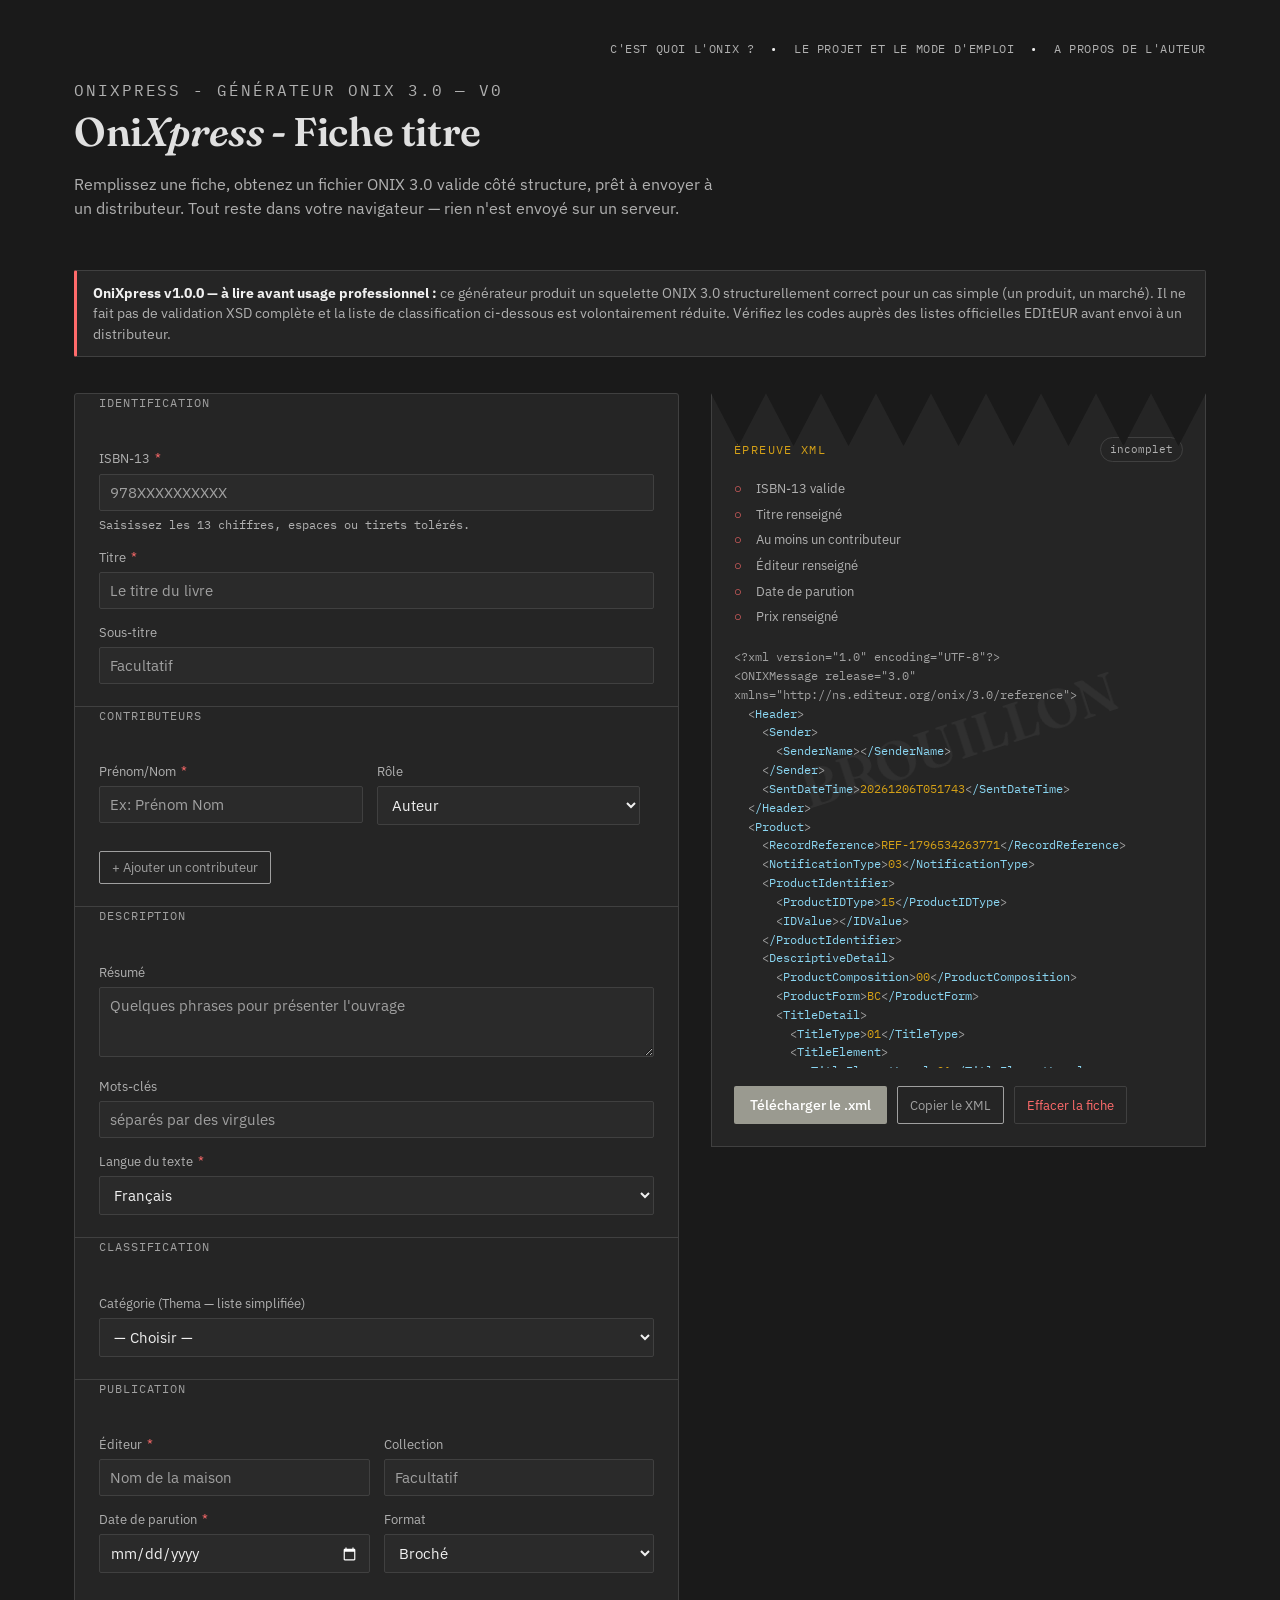
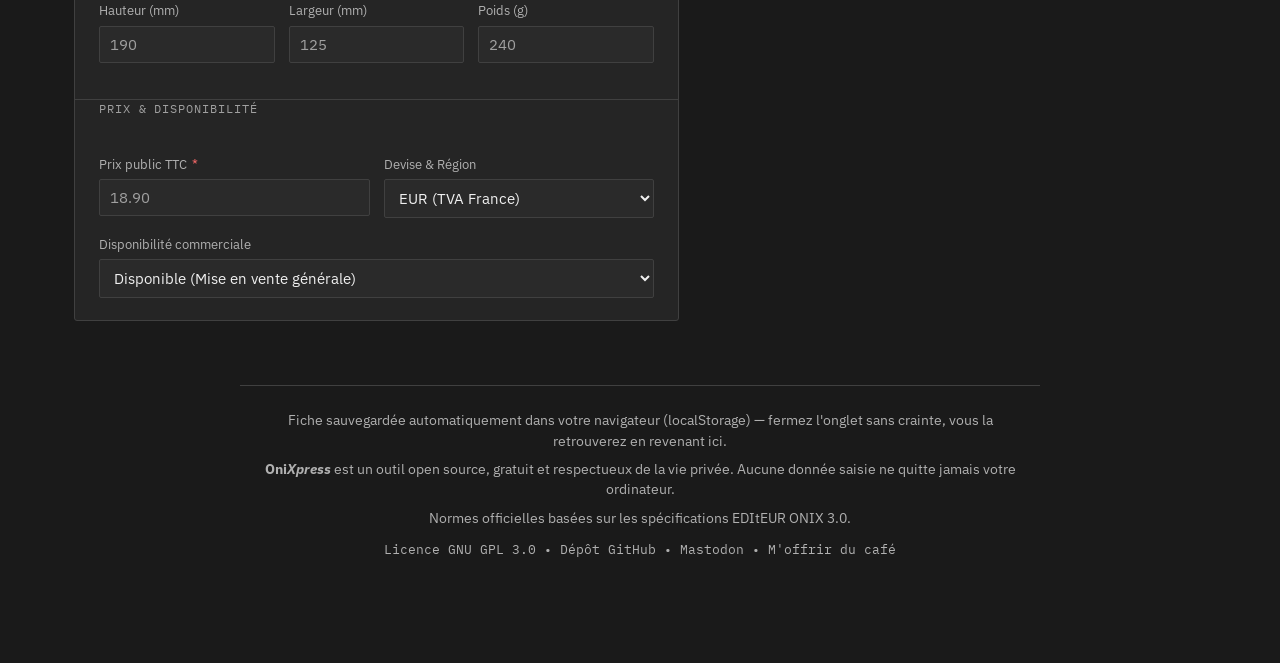
==== index.html @ a5b94e8d "version 1.0.0" ====
<!DOCTYPE html>
<html lang="fr">
<head>
<meta charset="UTF-8">
<meta name="viewport" content="width=device-width, initial-scale=1.0">
<title>OniXpress — Générateur simplifié ONIX 3.0</title>
<link rel="preconnect" href="https://fonts.googleapis.com">
<link rel="preconnect" href="https://fonts.gstatic.com" crossorigin>
<link href="https://fonts.googleapis.com/css2?family=Fraunces:opsz,wght@9..144,400;9..144,500;9..144,600&family=IBM+Plex+Sans:wght@400;500;600&family=IBM+Plex+Mono:wght@400;500&display=swap" rel="stylesheet">
<style>
  :root{
    --paper:#1A1A1A;
    --card:#252525;
    --ink:#E0E0E0;
    --ink-soft:#A0A0A0;
    --accent-red:#FF6B6B;
    --accent-gold:#D4A017;
    --line:#404040;
    --text:#F0F0F0;
    --text-muted:#B0B0B0;
    --ok:#66BB6A;
  }
  *{box-sizing:border-box;}
  html,body{margin:0;padding:0;}
  body{
    background:var(--paper);
    color:var(--text);
    font-family:'IBM Plex Sans', sans-serif;
    line-height:1.5;
    padding:0 0 80px;
  }
  a{color:var(--ink);}
  header.top{
    max-width:1180px;
    margin:0 auto;
    padding:40px 24px 28px;
    position: relative;
  }
  .top-nav {
    display: flex;
    justify-content: flex-end;
    gap: 16px;
    margin-bottom: 20px;
    font-family: 'IBM Plex Mono', monospace;
    font-size: 0.75rem;
    text-transform: uppercase;
    letter-spacing: 0.05em;
  }
  .top-nav a {
    color: var(--text-muted);
    text-decoration: none;
    transition: color 0.2s;
  }
  .top-nav a:hover {
    color: var(--accent-gold);
  }
  .eyebrow{
    font-family:'IBM Plex Mono', monospace;
    text-transform:uppercase;
    letter-spacing:.12em;
    font-size:.72rem;
    color:var(--accent-gold);
    margin:0 0 10px;
  }
  h1{
    font-family:'Fraunces', serif;
    font-weight:600;
    font-size:2.5rem;
    margin:0 0 10px;
    color:var(--ink);
    letter-spacing:-.01em;
  }
  header.top p{
    max-width:640px;
    color:var(--text-muted);
    font-size:1rem;
    margin:0;
  }
  .disclaimer{
    max-width:1180px;
    margin:22px auto 0;
    padding:0 24px;
  }
  .disclaimer .box{
    border:1px solid var(--line);
    border-left:3px solid var(--accent-red);
    background:var(--card);
    padding:12px 16px;
    font-size:.85rem;
    color:var(--text-muted);
    border-radius:2px;
  }
  .disclaimer strong{color:var(--text);}
  main.layout{
    max-width:1180px;
    margin:36px auto 0;
    padding:0 24px;
    display:grid;
    grid-template-columns:1.1fr 0.9fr;
    gap:32px;
    align-items:start;
  }
  @media (max-width: 900px){
    main.layout{grid-template-columns:1fr;}
  }
  .card{
    background:var(--card);
    border:1px solid var(--line);
    border-radius:3px;
  }
  fieldset{
    border:none;
    padding:22px 24px;
    margin:0;
    border-bottom:1px solid var(--line);
  }
  fieldset:last-of-type{border-bottom:none;}
  legend{
    font-family:'IBM Plex Mono', monospace;
    text-transform:uppercase;
    letter-spacing:.08em;
    font-size:.72rem;
    color:var(--ink-soft);
    padding:0;
    margin-bottom:16px;
  }
  .field{margin-bottom:14px;}
  .field:last-child{margin-bottom:0;}
  .row{display:grid; grid-template-columns:1fr 1fr; gap:14px;}
  .row-3{display:grid; grid-template-columns:1fr 1fr 1fr; gap:14px;}
  @media (max-width:520px){
    .row, .row-3{grid-template-columns:1fr;}
  }
  label{
    display:block;
    font-size:.8rem;
    color:var(--text-muted);
    margin-bottom:5px;
  }
  label .req{color:var(--accent-red); margin-left:2px;}
  input[type=text], input[type=number], input[type=date], select, textarea{
    width:100%;
    font-family:'IBM Plex Sans', sans-serif;
    font-size:.92rem;
    color: var(--text);
    background:#2a2a2a;
    border:1px solid var(--line);
    border-radius:2px;
    padding:8px 10px;
    transition: border-color 0.2s;
  }
  input[type=text]:focus, select:focus, textarea:focus{
    border-color: var(--accent-gold);
    outline: none;
  }
  input::placeholder, textarea::placeholder {
    color: var(--ink-soft) !important;
    opacity: 1;
  }
  input[type=date]{
    color-scheme: dark;
  }
  input:focus, select:focus, textarea:focus{
    outline:2px solid var(--ink-soft);
    outline-offset:1px;
  }
  textarea{resize:vertical; min-height:70px;}
  .isbn-status{
    font-family:'IBM Plex Mono', monospace;
    font-size:.75rem;
    margin-top:5px;
  }
  .isbn-status.ok{color:var(--ok);}
  .isbn-status.bad{color:var(--accent-red);}
  .isbn-status.neutral{color:var(--text-muted);}
  .contributor-row{
    display:grid;
    grid-template-columns:1fr 1fr auto;
    gap:14px;
    align-items:flex-end;
    margin-bottom:14px;
  }
  @media (max-width:520px){.contributor-row{grid-template-columns:1fr;}}
  .contributor-row button{
    height:36px;
    align-self:end;
  }
  button{
    font-family:'IBM Plex Sans', sans-serif;
    cursor:pointer;
  }
  .btn-ghost{
    background:transparent;
    border:1px solid var(--ink-soft);
    color:var(--ink-soft);
    font-size:.82rem;
    padding:7px 12px;
    border-radius:2px;
  }
  .btn-ghost:hover{background:rgba(255,255,255,0.05);}
  .btn-remove{
    background:transparent;
    border:1px solid var(--line);
    color:var(--accent-red);
    font-size:.82rem;
    padding:8px 12px;
    border-radius:2px;
    height: 38px;
    display: inline-flex;
    align-items: center;
  }
  .btn-remove:hover{
    border-color:var(--accent-red);
    background: rgba(255, 107, 107, 0.05);
  }
  #resetBtn {
    color: var(--accent-red);
    border-color: var(--line);
  }
  #resetBtn:hover {
    border-color: var(--accent-red);
    background: rgba(255, 107, 107, 0.05);
  }
  .radio-group{display:flex; gap:16px; flex-wrap:wrap;}
  .radio-option{
    display:flex; align-items:center; gap:6px;
    font-size:.88rem; color:var(--text);
  }
  .proof-wrap{
    position:sticky;
    top:24px;
  }
  .proof{
    position:relative;
    background:var(--card);
    border:1px solid var(--line);
    border-top:none;
    clip-path:polygon(0.0% 0%, 5.56% 7%, 11.11% 0%, 16.67% 7%, 22.22% 0%, 27.78% 7%, 33.33% 0%, 38.89% 7%, 44.44% 0%, 50.0% 7%, 55.56% 0%, 61.11% 7%, 66.67% 0%, 72.22% 7%, 77.78% 0%, 83.33% 7%, 88.89% 0%, 94.44% 7%, 100.0% 0%, 100% 100%, 0% 100%);
    padding:44px 22px 22px;
  }
  .proof::before{
    content:"BROUILLON";
    position:absolute;
    top:46%;
    left:50%;
    transform:translate(-50%,-50%) rotate(-18deg);
    font-family:'Fraunces', serif;
    font-size:3.4rem;
    font-weight:600;
    color:var(--ink);
    opacity:.06;
    white-space:nowrap;
    pointer-events:none;
  }
  .proof-head{
    display:flex;
    justify-content:space-between;
    align-items:center;
    margin-bottom:14px;
  }
  .proof-head .eyebrow{margin:0;}
  .status-pill{
    font-family:'IBM Plex Mono', monospace;
    font-size:.7rem;
    padding:3px 9px;
    border-radius:20px;
    border:1px solid var(--line);
    color:var(--text-muted);
  }
  .status-pill.ready{
    color:var(--ok);
    border-color:var(--ok);
  }
  pre#xmlOutput{
    position:relative;
    z-index:1;
    font-family:'IBM Plex Mono', monospace;
    font-size:.76rem;
    line-height:1.55;
    white-space:pre-wrap;
    word-break:break-word;
    max-height:420px;
    overflow-y:auto;
    margin:0 0 18px;
    color:var(--ink-soft);
  }
  .tag{color:#8ad6f2;}
  .val{color:var(--accent-gold);}
  .checklist{
    position:relative;
    z-index:1;
    list-style:none;
    padding:0;
    margin:0 0 18px;
    font-size:.82rem;
  }
  .checklist li{
    display:flex;
    align-items:center;
    gap:8px;
    padding:3px 0;
    color:var(--text-muted);
  }
  .checklist li.done{color:var(--ok);}
  .checklist .mark{
    font-family:'IBM Plex Mono', monospace;
    width:14px;
    display:inline-block;
    color:var(--accent-red);
  }
  .checklist li.done .mark{color:var(--ok);}
  .proof-actions{
    position:relative;
    z-index:1;
    display:flex;
    gap:10px;
    flex-wrap:wrap;
  }
  .btn-primary{
    background:var(--ink);
    color:#fff;
    border:none;
    padding:10px 16px;
    border-radius:2px;
    font-size:.86rem;
    font-weight:500;
  }
  .btn-primary:hover{background:var(--ink-soft);}
  .btn-primary:disabled{
    background:#9a9a90;
    cursor:not-allowed;
  }
footer.note {
    max-width: 800px;
    margin: 64px auto 0;
    padding: 24px;
    border-top: 1px solid var(--line);
    text-align: center;
    font-size: 0.85rem;
    color: var(--text-muted);
  }
  footer.note div {
    margin-bottom: 8px;
  }
  footer.note div:last-of-type {
    margin-bottom: 0;
  }
  footer.note .footer-links {
    margin-top: 12px;
    font-family: 'IBM Plex Mono', monospace;
    font-size: 0.8rem;
  }
  footer.note .footer-links a {
    color: var(--text-muted);
    text-decoration: none;
    transition: color 0.2s;
  }
  footer.note .footer-links a:hover {
    color: var(--accent-gold);
  }
  @media (min-width: 512px) {
    .contributor-row {
      align-items: stretch !important;
    }
    .contributor-row .btn-remove {
      margin-top: auto;
      height: 37px;
    }
  }
</style>
</head>
<body>
  <header class="top">
    <nav class="top-nav">
      <a href="about.html">C'est quoi l'ONIX ?</a>
      <span> • </span>
      <a href="project.html">Le Projet et le mode d'emploi</a>
      <span> • </span>
      <a href="about-me.html">A propos de l'auteur</a>
    </nav>
    <p class="eyebrow">OniXpress - Générateur ONIX 3.0 — v0</p>
    <h1>Oni<em>Xpress</em> - Fiche titre</h1>
    <p>Remplissez une fiche, obtenez un fichier ONIX 3.0 valide côté structure, prêt à envoyer à un distributeur. Tout reste dans votre navigateur — rien n'est envoyé sur un serveur.</p>
  </header>
  <div class="disclaimer">
    <div class="box">
      <strong>OniXpress v1.0.0 — à lire avant usage professionnel :</strong> ce générateur produit un squelette ONIX 3.0 structurellement correct pour un cas simple (un produit, un marché). Il ne fait pas de validation XSD complète et la liste de classification ci-dessous est volontairement réduite. Vérifiez les codes auprès des listes officielles EDItEUR avant envoi à un distributeur.
    </div>
  </div>
  <main class="layout">
    <form class="card" id="onixForm" autocomplete="off">
      <fieldset>
        <legend>Identification</legend>
        <div class="field">
          <label for="isbn">ISBN-13 <span class="req">*</span></label>
          <input type="text" id="isbn" inputmode="numeric" placeholder="978XXXXXXXXXX" maxlength="17">
          <div class="isbn-status neutral" id="isbnStatus">Saisissez les 13 chiffres, espaces ou tirets tolérés.</div>
        </div>
        <div class="field">
          <label for="title">Titre <span class="req">*</span></label>
          <input type="text" id="title" placeholder="Le titre du livre">
        </div>
        <div class="field">
          <label for="subtitle">Sous-titre</label>
          <input type="text" id="subtitle" placeholder="Facultatif">
        </div>
      </fieldset>
      <fieldset>
        <legend>Contributeurs</legend>
        <div id="contributors"></div>
        <button type="button" class="btn-ghost" id="addContributor">+ Ajouter un contributeur</button>
      </fieldset>
      <fieldset>
        <legend>Description</legend>
        <div class="field">
          <label for="summary">Résumé</label>
          <textarea id="summary" placeholder="Quelques phrases pour présenter l'ouvrage"></textarea>
        </div>
        <div class="field">
          <label for="keywords">Mots-clés</label>
          <input type="text" id="keywords" placeholder="séparés par des virgules">
        </div>
        <div class="field">
          <label for="language">Langue du texte <span class="req">*</span></label>
          <select id="language">
            <option value="fre" selected>Français</option>
            <option value="eng">Anglais</option>
            <option value="spa">Espagnol</option>
            <option value="ger">Allemand</option>
            <option value="ita">Italien</option>
          </select>
        </div>
      </fieldset>
      <fieldset>
        <legend>Classification</legend>
        <div class="field">
          <label for="subject">Catégorie (Thema — liste simplifiée)</label>
          <select id="subject">
            <option value="">— Choisir —</option>
            <option value="FBA">Fiction contemporaine</option>
            <option value="FC">Fiction historique</option>
            <option value="FL">Science-fiction</option>
            <option value="FM">Fantasy</option>
            <option value="FF">Polar / thriller</option>
            <option value="YFB">Jeunesse — fiction</option>
            <option value="DNF">Biographie</option>
            <option value="WZS">Essai / société</option>
            <option value="JH">Sciences humaines</option>
            <option value="AB">Arts</option>
          </select>
        </div>
      </fieldset>
      <fieldset>
        <legend>Publication</legend>
        <div class="row">
          <div class="field">
            <label for="publisher">Éditeur <span class="req">*</span></label>
            <input type="text" id="publisher" placeholder="Nom de la maison">
          </div>
          <div class="field">
            <label for="collection">Collection</label>
            <input type="text" id="collection" placeholder="Facultatif">
          </div>
        </div>
        <div class="row">
          <div class="field">
            <label for="pubdate">Date de parution <span class="req">*</span></label>
            <input type="date" id="pubdate">
          </div>
          <div class="field">
            <label for="productForm">Format</label>
            <select id="productForm">
              <option value="BC">Broché</option>
              <option value="BB">Relié</option>
              <option value="ED">Numérique (ePub / PDF)</option>
            </select>
          </div>
        </div>
        <div class="row-3 field" id="logisticsRow" style="margin-top:14px;">
          <div class="field">
            <label for="height">Hauteur (mm)</label>
            <input type="number" id="height" placeholder="190">
          </div>
          <div class="field">
            <label for="width">Largeur (mm)</label>
            <input type="number" id="width" placeholder="125">
          </div>
          <div class="field">
            <label for="weight">Poids (g)</label>
            <input type="number" id="weight" placeholder="240">
          </div>
        </div>
      </fieldset>
      <fieldset>
        <legend>Prix &amp; disponibilité</legend>
        <div class="row">
          <div class="field">
            <label for="price">Prix public TTC <span class="req">*</span></label>
            <input type="number" id="price" min="0" step="0.01" placeholder="18.90">
            <div id="priceCalculated" style="font-family:'IBM Plex Mono', monospace; font-size:.75rem; color:var(--text-muted); margin-top:5px;"></div>
          </div>
          <div class="field">
            <label for="currency">Devise &amp; Région</label>
            <select id="currency">
              <option value="EUR-FR">EUR (TVA France)</option>
              <option value="EUR-BE">EUR (TVA Belgique)</option>
              <option value="CHF">CHF (TVA Suisse)</option>
              <option value="USD">USD (Sans Taxe US)</option>
              <option value="GBP">GBP (TVA Royaume-Uni)</option>
              <option value="CAD">CAD (TPS Canada)</option>
            </select>
          </div>
        </div>
        <div class="field">
          <label for="availability">Disponibilité commerciale</label>
          <select id="availability">
            <option value="20">Disponible (Mise en vente générale)</option>
            <option value="10">À paraître (Précommande)</option>
            <option value="40">Disponibilité incertaine / Réimprimer</option>
            <option value="31">Épuisé</option>
          </select>
        </div>
      </fieldset>
    </form>
    <div class="proof-wrap">
      <div class="proof">
        <div class="proof-head">
          <p class="eyebrow">Épreuve XML</p>
          <span class="status-pill" id="statusPill">incomplet</span>
        </div>
        <ul class="checklist" id="checklist"></ul>
        <pre id="xmlOutput"></pre>
        <div class="proof-actions">
          <button type="button" class="btn-primary" id="downloadBtn" disabled>Télécharger le .xml</button>
          <button type="button" class="btn-ghost" id="copyBtn" disabled>Copier le XML</button>
          <button type="button" class="btn-ghost" id="resetBtn">Effacer la fiche</button>
        </div>
      </div>
    </div>
  </main>

  <footer class="note">
    <div>Fiche sauvegardée automatiquement dans votre navigateur (localStorage) — fermez l'onglet sans crainte, vous la retrouverez en revenant ici.</div>
    <div><strong>Oni<em>Xpress</em></strong> est un outil open source, gratuit et respectueux de la vie privée. Aucune donnée saisie ne quitte jamais votre ordinateur.</div>
    <div>Normes officielles basées sur les spécifications EDItEUR ONIX 3.0.</div>
    <div class="footer-links">
      <a href="pages/license.html" target="_blank">Licence GNU GPL 3.0</a>
      <span> • </span>
      <a href="https://github.com/Ax4M3/OnyXpress" target="_blank">Dépôt GitHub</a>
      <span> • </span>
      <a href="https://piaille.fr/@Axm" target="_blank">Mastodon</a>
      <span> • </span>
      <a href="https://liberapay.com/AxM3/donate" target="_blank">M'offrir du café</a>
    </div>
  </footer>
  
<script>
(function(){
  const STORAGE_KEY = 'onixpress-v0-fiche';
  const fields = ['isbn','title','subtitle','summary','keywords','subject',
                   'publisher','collection','pubdate','productForm','price','currency',
                   'height', 'width', 'weight', 'availability', 'language'];
  let contributors = [{ name:'', role:'A01' }];
  const contributorRoles = [
    { code:'A01', label:'Auteur' },
    { code:'B06', label:'Traduit par' },
    { code:'A12', label:'Illustré par' },
    { code:'A23', label:'Préface de' },
    { code:'A15', label:'Sous la direction de' }
  ];
  const els = {};
  fields.forEach(id => els[id] = document.getElementById(id));
  const logisticsRow = document.getElementById('logisticsRow');
  const contributorsWrap = document.getElementById('contributors');
  const xmlOutput = document.getElementById('xmlOutput');
  const checklistEl = document.getElementById('checklist');
  const statusPill = document.getElementById('statusPill');
  const downloadBtn = document.getElementById('downloadBtn');
  const copyBtn = document.getElementById('copyBtn');
  const isbnStatus = document.getElementById('isbnStatus');
  function escapeXml(str){
    return String(str || '')
      .replace(/&/g,'&amp;')
      .replace(/</g,'&lt;')
      .replace(/>/g,'&gt;')
      .replace(/"/g,'&quot;')
      .replace(/'/g,'&apos;');
  }
  function cleanIsbn(v){
    return (v || '').replace(/[^0-9Xx]/g,'').toUpperCase();
  }
  function isbn13CheckDigit(isbn12){
    let sum = 0;
    for(let i=0;i<12;i++){
      const d = parseInt(isbn12[i],10);
      sum += (i % 2 === 0) ? d : d*3;
    }
    const mod = sum % 10;
    return mod === 0 ? 0 : 10 - mod;
  }
  function validateIsbn(raw){
    const clean = cleanIsbn(raw);
    if(clean.length === 0){
      return { state:'neutral', msg:'Saisissez les 13 chiffres, espaces ou tirets tolérés.' };
    }
    if(clean.length !== 13 || !/^\d{13}$/.test(clean)){
      return { state:'bad', msg:'Un ISBN-13 comporte 13 chiffres.' };
    }
    const expected = isbn13CheckDigit(clean.slice(0,12));
    const actual = parseInt(clean[12],10);
    if(expected === actual){
      return { state:'ok', msg:'✓ Clé de contrôle valide.', clean };
    }
    return { state:'bad', msg:`✗ Clé de contrôle invalide (attendu ${expected}).` };
  }
  function renderContributors(){
    contributorsWrap.innerHTML = '';
    contributors.forEach((c, idx) => {
      const row = document.createElement('div');
      row.className = 'contributor-row';
      const nameField = document.createElement('div');
      nameField.className = 'field';
      const label = document.createElement('label');
      label.innerHTML = `Prénom/Nom ${idx===0 ? '<span class="req">*</span>' : ''}`;
      nameField.appendChild(label);
      const nameInput = document.createElement('input');
      nameInput.type = 'text';
      nameInput.placeholder = 'Ex: Prénom Nom';
      nameInput.value = c.name;
      nameInput.addEventListener('input', e => { contributors[idx].name = e.target.value; update(); });
      nameField.appendChild(nameInput);
      const roleField = document.createElement('div');
      roleField.className = 'field';
      roleField.innerHTML = '<label>Rôle</label>';
      const roleSelect = document.createElement('select');
      contributorRoles.forEach(r => {
        const opt = document.createElement('option');
        opt.value = r.code; opt.textContent = r.label;
        if(r.code === c.role) opt.selected = true;
        roleSelect.appendChild(opt);
      });
      roleSelect.addEventListener('change', e => { contributors[idx].role = e.target.value; update(); });
      roleField.appendChild(roleSelect);
      row.appendChild(nameField);
      row.appendChild(roleField);
      if(contributors.length > 1){
        const removeBtn = document.createElement('button');
        removeBtn.type = 'button';
        removeBtn.className = 'btn-remove';
        removeBtn.textContent = 'Retirer';
        removeBtn.addEventListener('click', () => {
          contributors.splice(idx,1);
          renderContributors();
          update();
        });
        row.appendChild(removeBtn);
      }
      contributorsWrap.appendChild(row);
    });
  }
  document.getElementById('addContributor').addEventListener('click', () => {
    contributors.push({ name:'', role:'A01' });
    renderContributors();
    update();
  });
  function ymd(dateStr){
    if(!dateStr) return '';
    return dateStr.replace(/-/g,'');
  }
  function getTaxDetails(currencySelector, productForm) {
    switch (currencySelector) {
      case 'EUR-BE': return { rate: '6.0', region: 'BE', currency: 'EUR' };
      case 'CHF': return { rate: '2.6', region: 'CH', currency: 'CHF' };
      case 'CAD': return { rate: '5.0', region: 'CA', currency: 'CAD' };
      case 'GBP': return { rate: '0.0', region: 'GB', currency: 'GBP' };
      case 'USD': return { rate: '0.0', region: 'US', currency: 'USD' };
      case 'EUR-FR':
      default:
        return { rate: productForm === 'ED' ? '4.0' : '5.5', region: 'FR', currency: 'EUR' };
    }
  }
  function buildXml(state){
    const now = new Date();
    const sentDateTime = now.toISOString().replace(/[-:]/g,'').split('.')[0];
    const recordRef = state.isbnClean ? `REF-${state.isbnClean}` : `REF-${Date.now()}`;
    const formattedPrice = parseFloat(state.price) ? parseFloat(state.price).toFixed(2) : '0.00';
    const taxDetails = getTaxDetails(state.currency, state.productForm);
    const publishingStatus = state.availability === '10' ? '02' : '04';
    const contributorsXml = contributors.filter(c => c.name.trim()).length > 0
      ? contributors
          .filter(c => c.name.trim())
          .map((c,i) => {
            const trimmedName = c.name.trim();
            const parts = trimmedName.split(' ');
            const inverted = parts.length > 1 ? `${parts.slice(-1)[0]}, ${parts.slice(0, -1).join(' ')}` : trimmedName;
            
            return `      <Contributor>
        <SequenceNumber>${i+1}</SequenceNumber>
        <ContributorRole>${c.role}</ContributorRole>
        <InvertedName>${escapeXml(inverted)}</InvertedName>
      </Contributor>`;
          }).join('\n')
      : `      <Contributor>
        <SequenceNumber>1</SequenceNumber>
        <ContributorRole>A01</ContributorRole>
        <PersonName>Anonyme</PersonName>
      </Contributor>`;
    const subjectXml = state.subject ? `      <Subject>
        <SubjectSchemeIdentifier>93</SubjectSchemeIdentifier>
        <SubjectCode>${escapeXml(state.subject)}</SubjectCode>
      </Subject>\n` : '';
    const keywordsXml = state.keywords.trim() ? `      <Subject>
        <SubjectSchemeIdentifier>20</SubjectSchemeIdentifier>
        <SubjectHeadingText>${escapeXml(state.keywords)}</SubjectHeadingText>
      </Subject>\n` : '';
    const publishingDateXml = state.pubdate ? `      <PublishingDate>
        <PublishingDateRole>01</PublishingDateRole>
        <Date dateformat="00">${ymd(state.pubdate)}</Date>
      </PublishingDate>` : '';
    let measureXml = '';
    if(state.productForm !== 'ED') {
      if(state.height) measureXml += `      <Measure>\n        <MeasureType>01</MeasureType>\n        <Measurement>${state.height}</Measurement>\n        <MeasureUnitCode>mm</MeasureUnitCode>\n      </Measure>\n`;
      if(state.width)  measureXml += `      <Measure>\n        <MeasureType>02</MeasureType>\n        <Measurement>${state.width}</Measurement>\n        <MeasureUnitCode>mm</MeasureUnitCode>\n      </Measure>\n`;
      if(state.weight) measureXml += `      <Measure>\n        <MeasureType>08</MeasureType>\n        <Measurement>${state.weight}</Measurement>\n        <MeasureUnitCode>gr</MeasureUnitCode>\n      </Measure>\n`;
    }
    return `<?xml version="1.0" encoding="UTF-8"?>
<ONIXMessage release="3.0" xmlns="http://ns.editeur.org/onix/3.0/reference">
  <Header>
    <Sender>
      <SenderName>${escapeXml(state.publisher)}</SenderName>
    </Sender>
    <SentDateTime>${sentDateTime}</SentDateTime>
  </Header>
  <Product>
    <RecordReference>${recordRef}</RecordReference>
    <NotificationType>03</NotificationType>
    <ProductIdentifier>
      <ProductIDType>15</ProductIDType>
      <IDValue>${state.isbnClean || ''}</IDValue>
    </ProductIdentifier>
    <DescriptiveDetail>
      <ProductComposition>00</ProductComposition>
      <ProductForm>${state.productForm}</ProductForm>
      <TitleDetail>
        <TitleType>01</TitleType>
        <TitleElement>
          <TitleElementLevel>01</TitleElementLevel>
          <TitleText>${escapeXml(state.title)}</TitleText>${state.subtitle.trim() ? `\n          <Subtitle>${escapeXml(state.subtitle)}</Subtitle>` : ''}
        </TitleElement>
      </TitleDetail>
${contributorsXml ? contributorsXml + '\n' : ''}      <Language>
        <LanguageRole>01</LanguageRole>
        <LanguageCode>${state.language}</LanguageCode>
      </Language>
${subjectXml}${keywordsXml}${measureXml}    </DescriptiveDetail>
    <CollateralDetail>
      <TextContent>
        <TextType>03</TextType>
        <ContentAudience>00</ContentAudience>
        <Text textformat="00">${escapeXml(state.summary)}</Text>
      </TextContent>
    </CollateralDetail>
    <PublishingDetail>
      <PublishingStatus>${publishingStatus}</PublishingStatus>
      <Imprint>
        <ImprintName>${escapeXml(state.publisher)}</ImprintName>
      </Imprint>
      <Publisher>
        <PublishingRole>01</PublishingRole>
        <PublisherName>${escapeXml(state.publisher)}</PublisherName>
      </Publisher>${state.collection.trim() ? `\n      <Collection>
        <CollectionType>10</CollectionType>
        <TitleDetail>
          <TitleType>01</TitleType>
          <TitleElement>
            <TitleElementLevel>02</TitleElementLevel>
            <TitleText>${escapeXml(state.collection)}</TitleText>
          </TitleElement>
        </TitleDetail>
      </Collection>` : ''}
${publishingDateXml ? '\n' + publishingDateXml : ''}
    </PublishingDetail>
    <ProductSupply>
      <Market>
        <Territory>
          <RegionsIncluded>WORLD</RegionsIncluded>
        </Territory>
      </Market>
      <SupplyDetail>
        <Supplier>
          <SupplierRole>01</SupplierRole>
          <SupplierName>${escapeXml(state.publisher)}</SupplierName>
        </Supplier>
        <ProductAvailability>${state.availability}</ProductAvailability>
        <Price>
          <PriceType>02</PriceType>
          <PriceAmount>${formattedPrice}</PriceAmount>
          <Tax>
            <TaxType>01</TaxType>
            <TaxRatePercent>${taxDetails.rate}</TaxRatePercent>
            <TaxRegionCode>${taxDetails.region}</TaxRegionCode>
          </Tax>
          <CurrencyCode>${taxDetails.currency}</CurrencyCode>
        </Price>
      </SupplyDetail>
    </ProductSupply>
  </Product>
</ONIXMessage>`;
  }
  function highlightXml(xml){
    return escapeXml(xml)
      .replace(/&lt;(\/?[A-Za-z][A-Za-z0-9]*)((?:\s+[a-zA-Z]+="[^"]*")*)\s*(\/?)&gt;/g,
        (m, tag, attrs, selfClose) => `&lt;<span class="tag">${tag}</span>${attrs}${selfClose}&gt;`)
      .replace(/(&lt;[^&]+&gt;)([^&<]+)(?=&lt;)/g, (m, tag, text) => `${tag}<span class="val">${text}</span>`);
  }
  function getState(){
    const isbnCheck = validateIsbn(els.isbn.value);
    return {
      isbnRaw: els.isbn.value,
      isbnClean: isbnCheck.state === 'ok' ? isbnCheck.clean : '',
      isbnCheck,
      title: els.title.value,
      subtitle: els.subtitle.value,
      summary: els.summary.value,
      keywords: els.keywords.value,
      subject: els.subject.value,
      publisher: els.publisher.value,
      collection: els.collection.value,
      pubdate: els.pubdate.value,
      productForm: els.productForm.value,
      price: els.price.value,
      currency: els.currency.value,
      height: els.height.value,
      width: els.width.value,
      weight: els.weight.value,
      availability: els.availability.value,
      language: els.language.value
    };
  }
  function requiredChecks(state){
    return [
      { label:'ISBN-13 valide', ok: state.isbnCheck.state === 'ok' },
      { label:'Titre renseigné', ok: state.title.trim().length > 0 },
      { label:'Au moins un contributeur', ok: contributors.some(c => c.name.trim().length > 0) },
      { label:'Éditeur renseigné', ok: state.publisher.trim().length > 0 },
      { label:'Date de parution', ok: state.pubdate.trim().length > 0 },
      { label:'Prix renseigné', ok: parseFloat(state.price) > 0 }
    ];
  }
  function update(){
    const state = getState();
    if(document.activeElement !== els.isbn && state.isbnClean) {
      els.isbn.value = state.isbnClean;
    }
    logisticsRow.style.display = state.productForm === 'ED' ? 'none' : 'grid';
    isbnStatus.textContent = state.isbnCheck.msg;
    isbnStatus.className = 'isbn-status ' + state.isbnCheck.state;
    const checks = requiredChecks(state);
    checklistEl.innerHTML = checks.map(c =>
      `<li class="${c.ok ? 'done' : ''}"><span class="mark">${c.ok ? '✓' : '○'}</span>${c.label}</li>`
    ).join('');
    const priceTTC = parseFloat(state.price);
    const priceCalcEl = document.getElementById('priceCalculated');
    if (!isNaN(priceTTC) && priceTTC > 0) {
      const taxDetails = getTaxDetails(state.currency, state.productForm);
      const tvaFactor = parseFloat(taxDetails.rate) / 100;
      const priceHT = priceTTC / (1 + tvaFactor);
      if (tvaFactor > 0) {
        priceCalcEl.textContent = `Soit ${priceHT.toFixed(2)} ${taxDetails.currency} HT (TVA ${taxDetails.rate}% [${taxDetails.region}])`;
      } else {
        priceCalcEl.textContent = `Soit ${priceTTC.toFixed(2)} ${taxDetails.currency} (Exempté/Détaxé [${taxDetails.region}])`;
      }
    } else {
      priceCalcEl.textContent = '';
    }
    const allOk = checks.every(c => c.ok);
    statusPill.textContent = allOk ? 'prêt à exporter' : 'incomplet';
    statusPill.className = 'status-pill' + (allOk ? ' ready' : '');
    downloadBtn.disabled = !allOk;
    copyBtn.disabled = !allOk;
    const xml = buildXml(state);
    xmlOutput.innerHTML = highlightXml(xml);
    localStorage.setItem(STORAGE_KEY, JSON.stringify({
      values: fields.reduce((acc,id) => (acc[id] = els[id].value, acc), {}),
      contributors
    }));
  }
  function restore(){
    try {
      const saved = JSON.parse(localStorage.getItem(STORAGE_KEY) || 'null');
      if(!saved) return;
      fields.forEach(id => { if(saved.values && saved.values[id] !== undefined) els[id].value = saved.values[id]; });
      if(Array.isArray(saved.contributors) && saved.contributors.length){
        contributors = saved.contributors;
      }
    } catch(e){ /* fiche corrompue, on repart de zéro */ }
  }
  document.getElementById('resetBtn').addEventListener('click', () => {
    if(!confirm('Effacer la fiche en cours ?')) return;
    localStorage.removeItem(STORAGE_KEY);
    fields.forEach(id => els[id].value = '');
    els.productForm.value = 'BC';
    els.currency.value = 'EUR-FR';
    els.availability.value = '20';
    els.language.value = 'fre';
    contributors = [{ name:'', role:'A01' }];
    renderContributors();
    update();
  });
  downloadBtn.addEventListener('click', () => {
    const state = getState();
    const xml = buildXml(state);
    const blob = new Blob([xml], { type:'application/xml' });
    const url = URL.createObjectURL(blob);
    const a = document.createElement('a');
    a.href = url;
    const filename = state.isbnClean ? `${state.isbnClean}.xml` : 'fiche-onix.xml';
    a.download = filename;
    document.body.appendChild(a);
    a.click();
    document.body.removeChild(a);
    URL.revokeObjectURL(url);
  });
  copyBtn.addEventListener('click', () => {
    const state = getState();
    const xml = buildXml(state);
    navigator.clipboard.writeText(xml).then(() => {
      const originalText = copyBtn.textContent;
      copyBtn.textContent = '✓ Copié !';
      copyBtn.style.borderColor = 'var(--ok)';
      copyBtn.style.color = 'var(--ok)';
      setTimeout(() => {
        copyBtn.textContent = originalText;
        copyBtn.style.borderColor = 'var(--ink-soft)';
        copyBtn.style.color = 'var(--ink-soft)';
      }, 2000);
    }).catch(err => {
      console.error("Erreur lors de la copie : ", err);
    });
  });
  els.isbn.addEventListener('input', (e) => {
    e.target.value = e.target.value.replace(/[^0-9\s-Xx]/g, '');
  });
  fields.forEach(id => {
    const el = els[id];
    if (el) {
      const eventType = (el.tagName === 'SELECT' || el.type === 'date') ? 'change' : 'input';
      el.addEventListener(eventType, update);
    }
  });
  restore();
  renderContributors();
  update();
})();
</script>
</body>
</html>
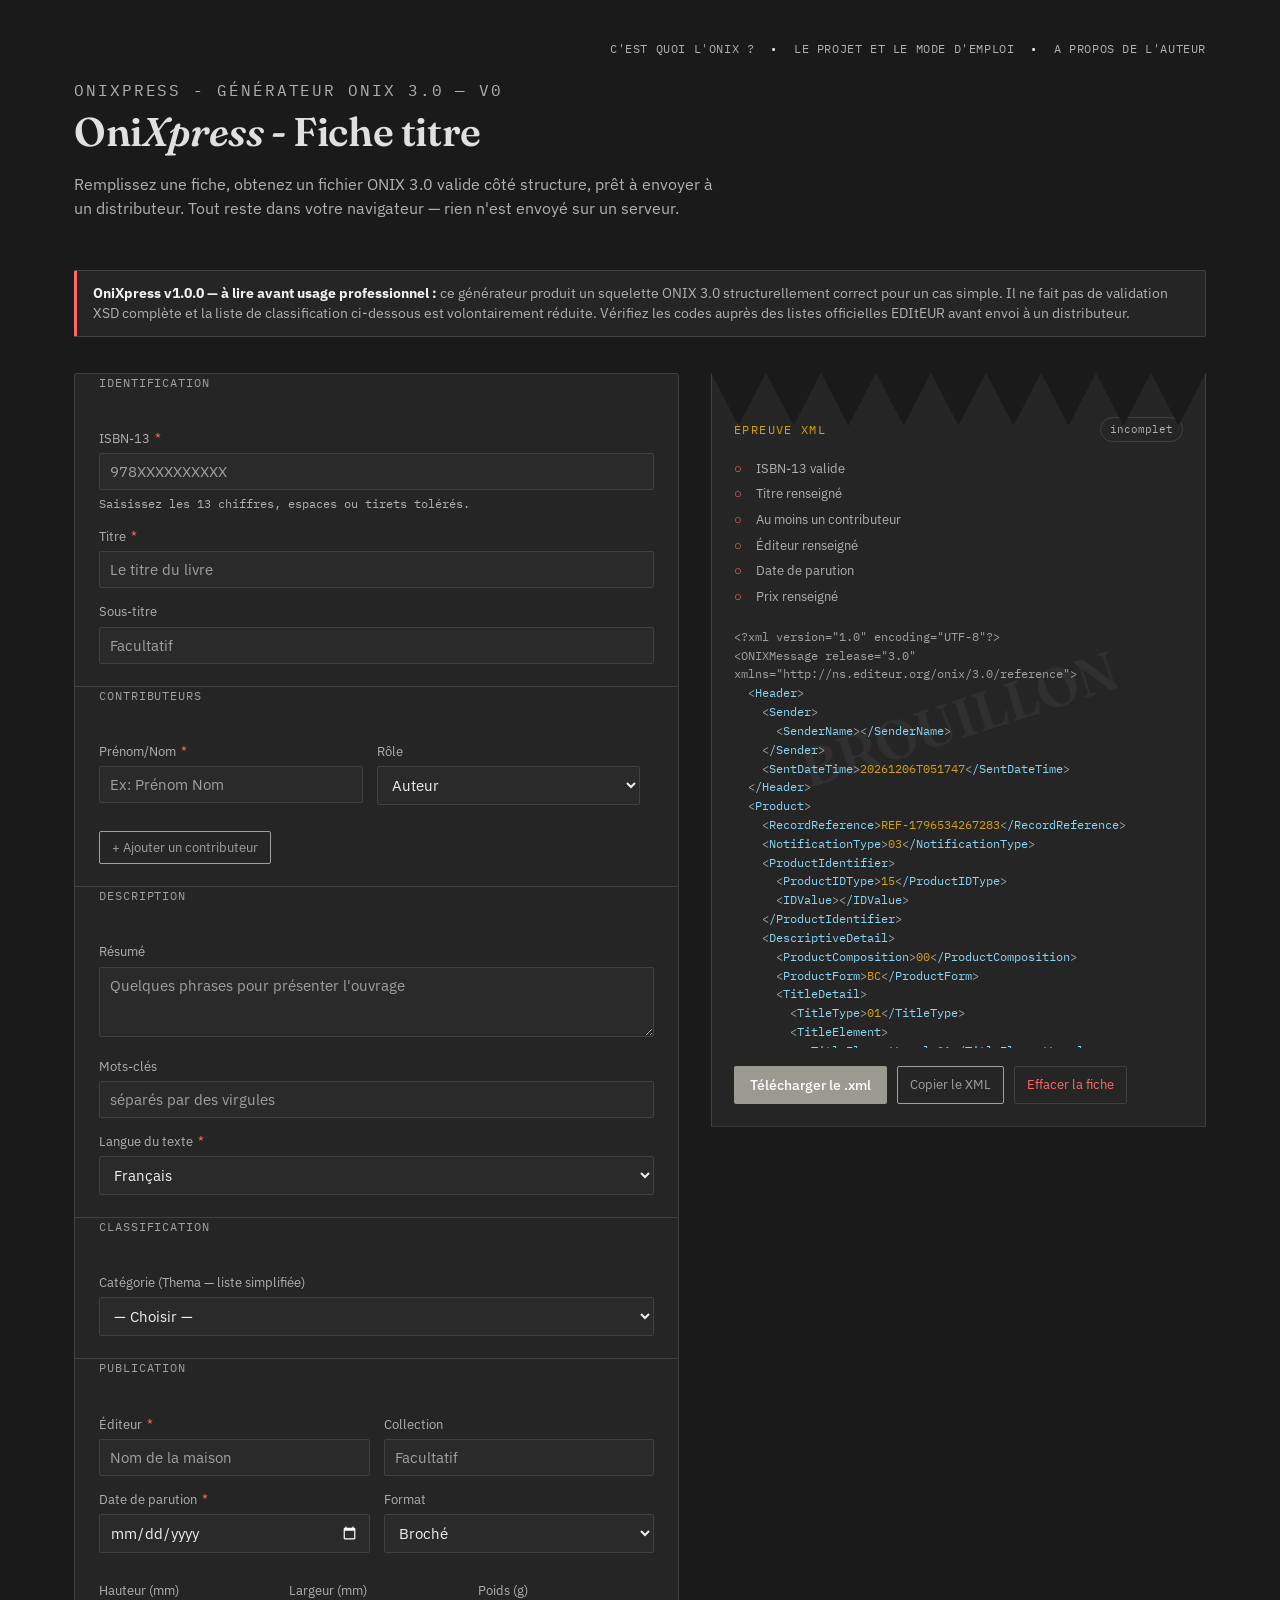
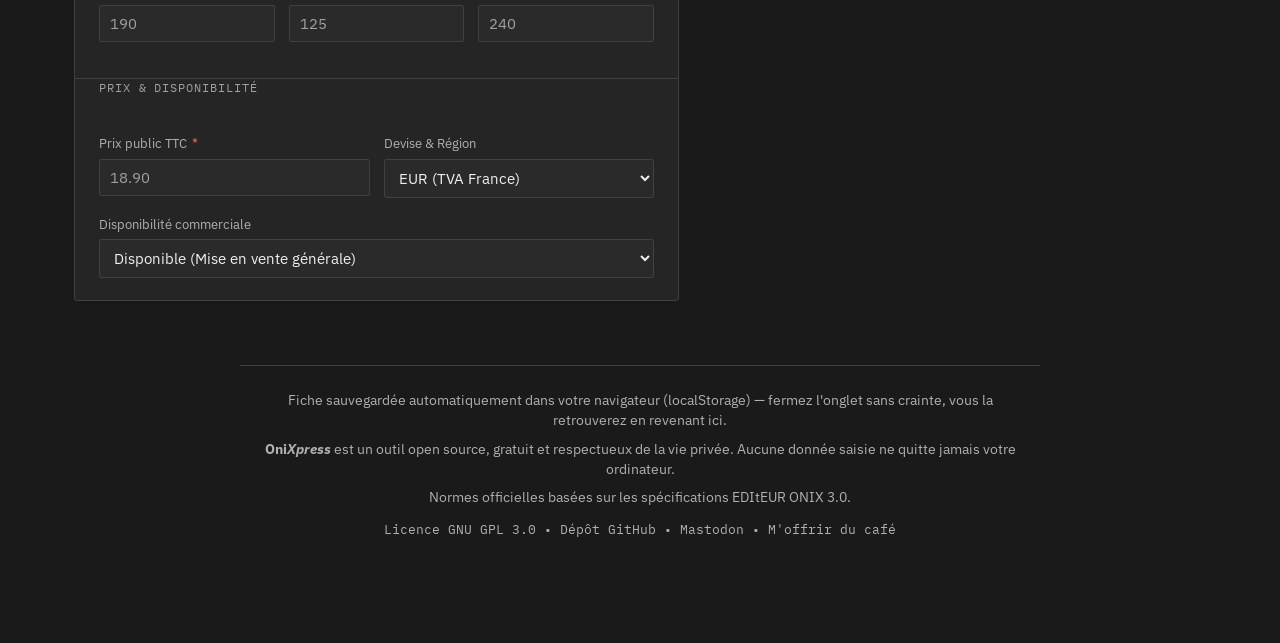
==== commit 170c115c: "clarifications README et index.html" ====
--- a/index.html
+++ b/index.html
@@ -372,11 +372,11 @@
 <body>
   <header class="top">
     <nav class="top-nav">
-      <a href="about.html">C'est quoi l'ONIX ?</a>
+      <a href="pages/about.html">C'est quoi l'ONIX ?</a>
       <span> • </span>
-      <a href="project.html">Le Projet et le mode d'emploi</a>
+      <a href="pages/project.html">Le Projet et le mode d'emploi</a>
       <span> • </span>
-      <a href="about-me.html">A propos de l'auteur</a>
+      <a href="pages/about-me.html">A propos de l'auteur</a>
     </nav>
     <p class="eyebrow">OniXpress - Générateur ONIX 3.0 — v0</p>
     <h1>Oni<em>Xpress</em> - Fiche titre</h1>
@@ -384,7 +384,7 @@
   </header>
   <div class="disclaimer">
     <div class="box">
-      <strong>OniXpress v1.0.0 — à lire avant usage professionnel :</strong> ce générateur produit un squelette ONIX 3.0 structurellement correct pour un cas simple (un produit, un marché). Il ne fait pas de validation XSD complète et la liste de classification ci-dessous est volontairement réduite. Vérifiez les codes auprès des listes officielles EDItEUR avant envoi à un distributeur.
+      <strong>OniXpress v1.0.0 — à lire avant usage professionnel :</strong> ce générateur produit un squelette ONIX 3.0 structurellement correct pour un cas simple. Il ne fait pas de validation XSD complète et la liste de classification ci-dessous est volontairement réduite. Vérifiez les codes auprès des listes officielles EDItEUR avant envoi à un distributeur.
     </div>
   </div>
   <main class="layout">
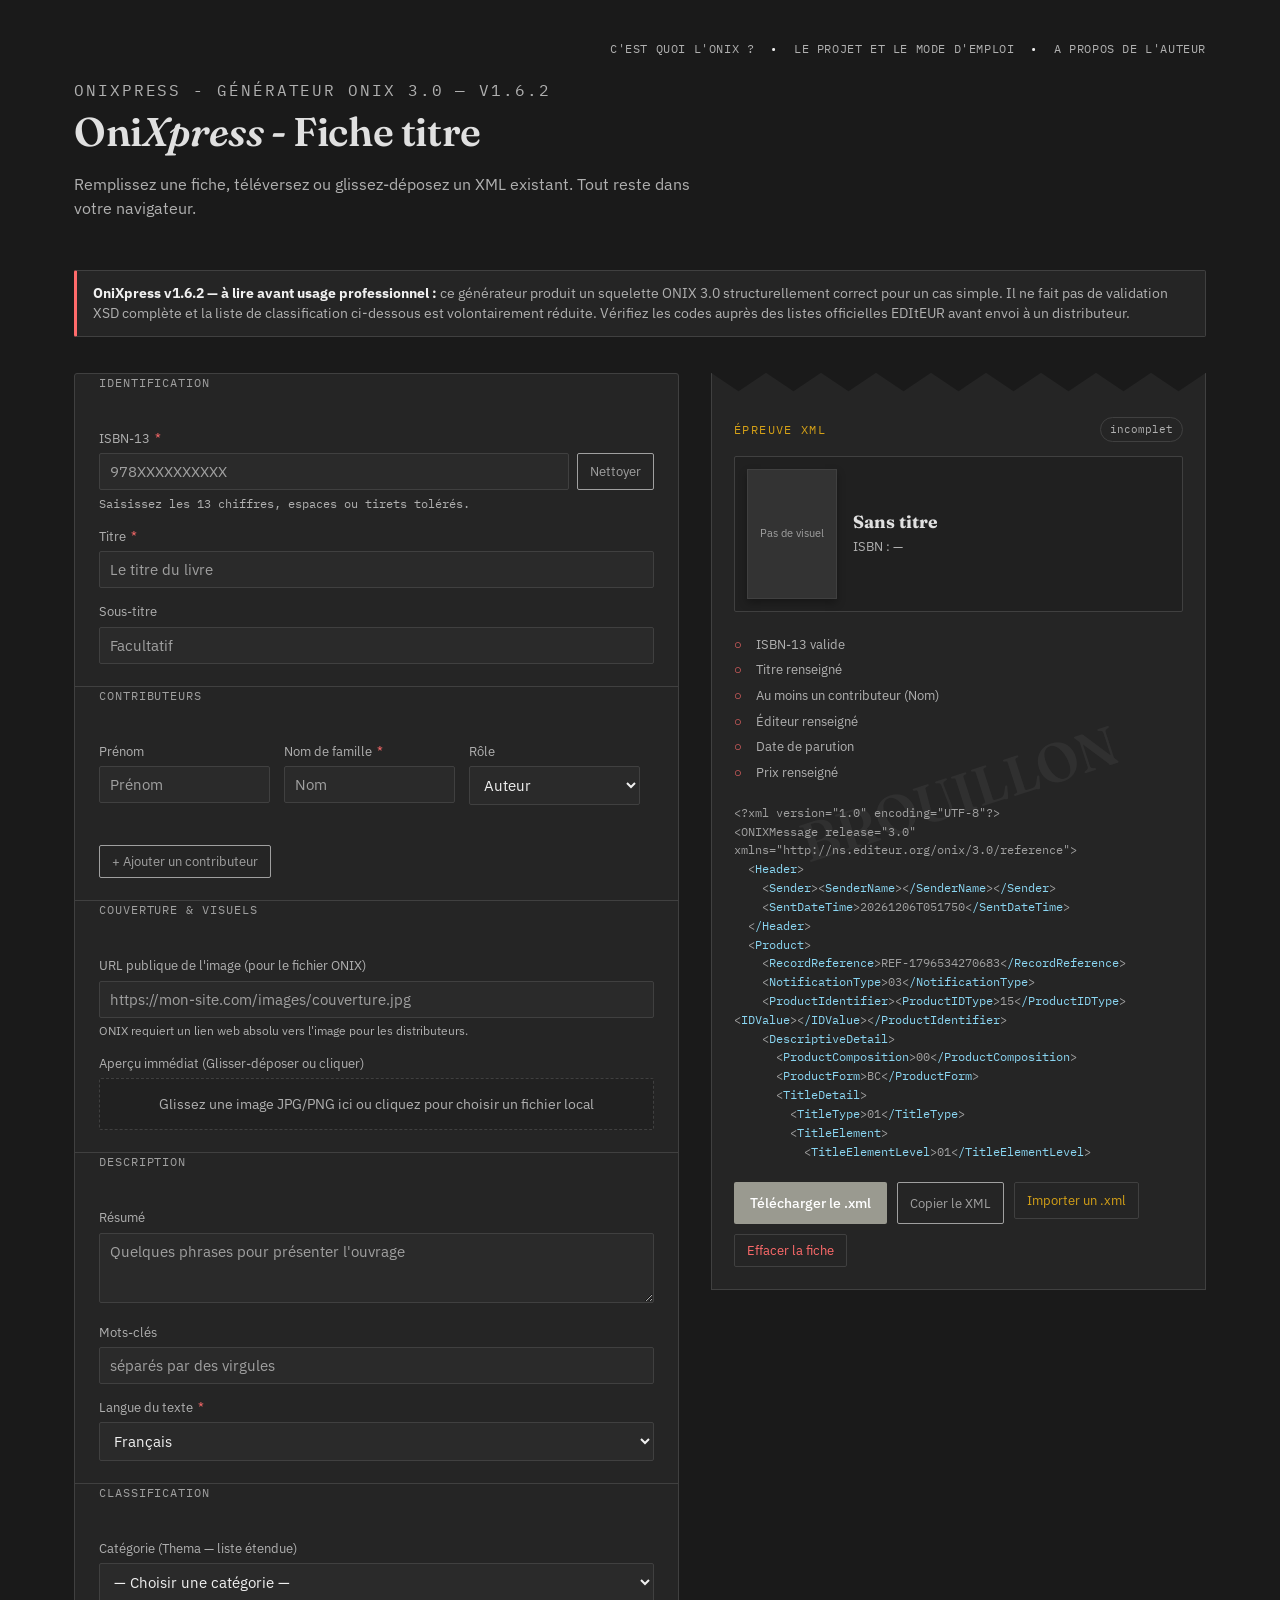
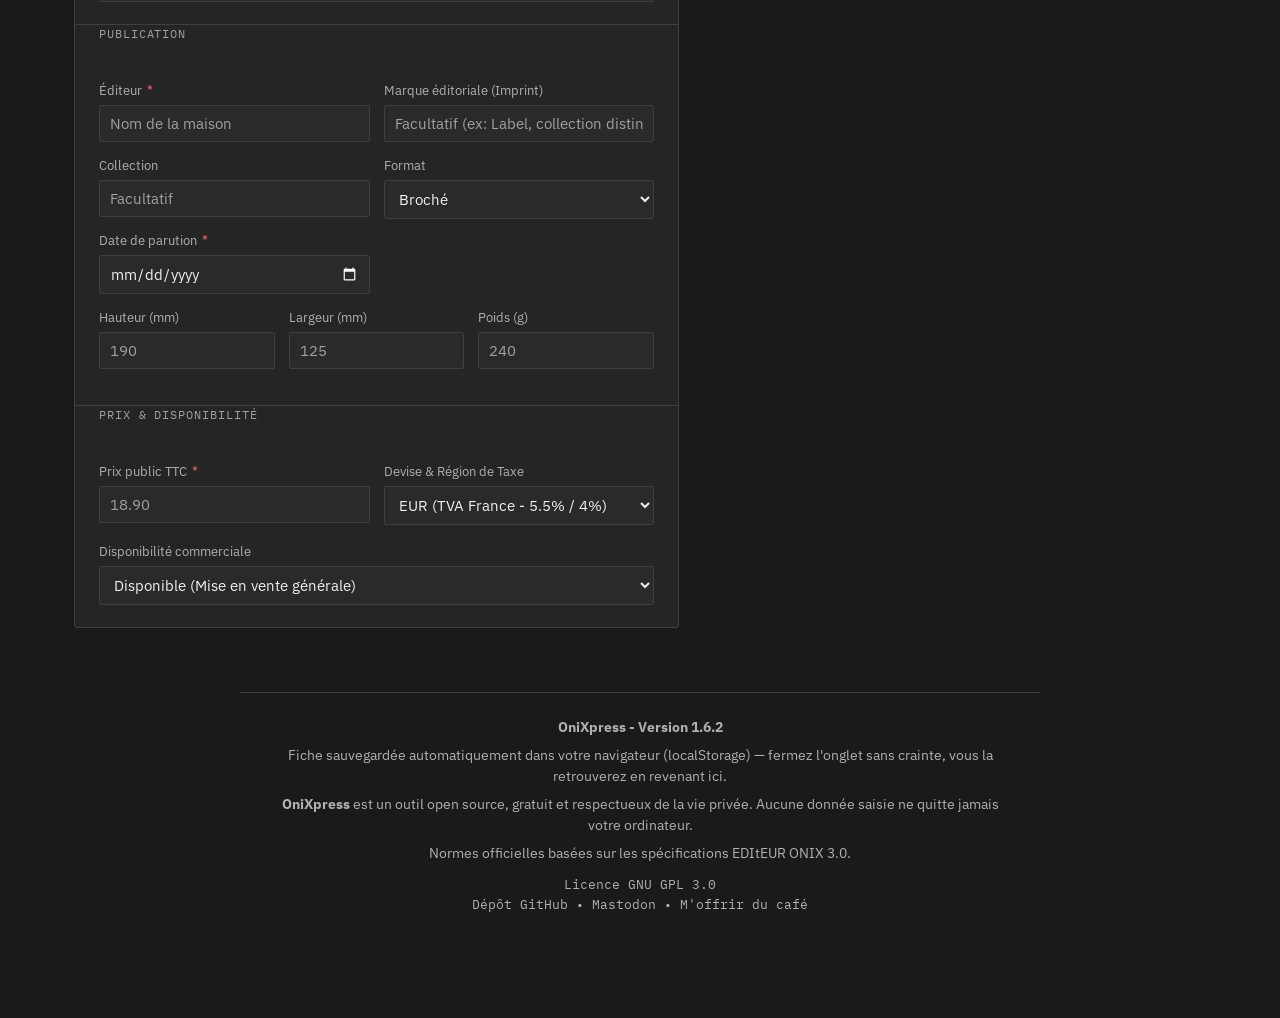
==== commit 8788c9d0: "V1.6.2" ====
--- a/index.html
+++ b/index.html
@@ -4,6 +4,11 @@
 <meta charset="UTF-8">
 <meta name="viewport" content="width=device-width, initial-scale=1.0">
 <title>OniXpress — Générateur simplifié ONIX 3.0</title>
+<meta name="description" content="Générez une fiche ONIX 3.0 structurellement correcte à partir d'un formulaire simple, entièrement dans votre navigateur. Aucune donnée n'est envoyée à un serveur.">
+<meta property="og:title" content="OniXpress — Générateur simplifié ONIX 3.0">
+<meta property="og:description" content="Remplissez une fiche, obtenez un fichier ONIX 3.0 valide côté structure, prêt à envoyer à un distributeur.">
+<meta property="og:type" content="website">
+<link rel="icon" href="data:image/svg+xml,%3Csvg xmlns='http://www.w3.org/2000/svg' viewBox='0 0 100 100'%3E%3Crect width='100' height='100' fill='%231A1A1A'/%3E%3Ctext x='50' y='68' font-size='60' text-anchor='middle' fill='%23D4A017' font-family='serif'%3EO%3C/text%3E%3C/svg%3E">
 <link rel="preconnect" href="https://fonts.googleapis.com">
 <link rel="preconnect" href="https://fonts.gstatic.com" crossorigin>
 <link href="https://fonts.googleapis.com/css2?family=Fraunces:opsz,wght@9..144,400;9..144,500;9..144,600&family=IBM+Plex+Sans:wght@400;500;600&family=IBM+Plex+Mono:wght@400;500&display=swap" rel="stylesheet">
@@ -19,6 +24,7 @@
     --text:#F0F0F0;
     --text-muted:#B0B0B0;
     --ok:#66BB6A;
+    --drag-bg: rgba(214, 160, 23, 0.1);
   }
   *{box-sizing:border-box;}
   html,body{margin:0;padding:0;}
@@ -28,6 +34,10 @@
     font-family:'IBM Plex Sans', sans-serif;
     line-height:1.5;
     padding:0 0 80px;
+    transition: background-color 0.2s;
+  }
+  body.dragover {
+    background-color: #201e18;
   }
   a{color:var(--ink);}
   header.top{
@@ -128,6 +138,10 @@
   .field:last-child{margin-bottom:0;}
   .row{display:grid; grid-template-columns:1fr 1fr; gap:14px;}
   .row-3{display:grid; grid-template-columns:1fr 1fr 1fr; gap:14px;}
+  .isbn-input-wrapper {
+    display: flex;
+    gap: 8px;
+  }
   @media (max-width:520px){
     .row, .row-3{grid-template-columns:1fr;}
   }
@@ -149,9 +163,10 @@
     padding:8px 10px;
     transition: border-color 0.2s;
   }
-  input[type=text]:focus, select:focus, textarea:focus{
+  input[type=text]:focus, input[type=number]:focus, input[type=date]:focus, select:focus, textarea:focus{
     border-color: var(--accent-gold);
-    outline: none;
+    outline: 2px solid var(--accent-gold);
+    outline-offset: 1px;
   }
   input::placeholder, textarea::placeholder {
     color: var(--ink-soft) !important;
@@ -160,11 +175,64 @@
   input[type=date]{
     color-scheme: dark;
   }
-  input:focus, select:focus, textarea:focus{
-    outline:2px solid var(--ink-soft);
-    outline-offset:1px;
-  }
   textarea{resize:vertical; min-height:70px;}
+  .cover-dropzone {
+    border: 1px dashed var(--line);
+    padding: 15px;
+    text-align: center;
+    background: rgba(0,0,0,0.1);
+    border-radius: 2px;
+    cursor: pointer;
+    font-size: 0.85rem;
+    color: var(--text-muted);
+    transition: all 0.2s;
+  }
+  .cover-dropzone:hover {
+    border-color: var(--accent-gold);
+    color: var(--text);
+  }
+  .preview-book-container {
+    display: flex;
+    gap: 16px;
+    margin-bottom: 20px;
+    background: rgba(0,0,0,0.15);
+    padding: 12px;
+    border-radius: 2px;
+    border: 1px solid var(--line);
+  }
+  .preview-cover-box {
+    width: 90px;
+    height: 130px;
+    background: #333;
+    border: 1px solid var(--line);
+    display: flex;
+    align-items: center;
+    justify-content: center;
+    font-size: 0.7rem;
+    color: var(--ink-soft);
+    text-align: center;
+    flex-shrink: 0;
+    background-size: cover;
+    background-position: center;
+    box-shadow: 0 4px 8px rgba(0,0,0,0.3);
+  }
+  .preview-book-info {
+    display: flex;
+    flex-direction: column;
+    justify-content: center;
+  }
+  .preview-book-title {
+    font-family: 'Fraunces', serif;
+    font-size: 1.1rem;
+    color: var(--ink);
+    margin: 0 0 4px 0;
+    line-height: 1.2;
+  }
+  .preview-book-meta {
+    font-size: 0.8rem;
+    color: var(--text-muted);
+  }
+
   .isbn-status{
     font-family:'IBM Plex Mono', monospace;
     font-size:.75rem;
@@ -175,17 +243,23 @@
   .isbn-status.neutral{color:var(--text-muted);}
   .contributor-row{
     display:grid;
-    grid-template-columns:1fr 1fr auto;
+    grid-template-columns:1fr 1fr 1fr auto;
     gap:14px;
     align-items:flex-end;
     margin-bottom:14px;
-  }
-  @media (max-width:520px){.contributor-row{grid-template-columns:1fr;}}
+    border-bottom: 1px dashed var(--line);
+    padding-bottom: 14px;
+  }
+  .contributor-row:last-child {
+    border-bottom: none;
+    padding-bottom: 0;
+  }
+  @media (max-width:768px){.contributor-row{grid-template-columns:1fr;}}
   .contributor-row button{
     height:36px;
     align-self:end;
   }
-  button{
+  button, .btn-label{
     font-family:'IBM Plex Sans', sans-serif;
     cursor:pointer;
   }
@@ -198,6 +272,20 @@
     border-radius:2px;
   }
   .btn-ghost:hover{background:rgba(255,255,255,0.05);}
+  .btn-label {
+    display: inline-flex;
+    align-items: center;
+    border: 1px solid var(--line);
+    color: var(--accent-gold);
+    font-size: .82rem;
+    padding: 8px 12px;
+    border-radius: 2px;
+    background: transparent;
+  }
+  .btn-label:hover {
+    border-color: var(--accent-gold);
+    background: rgba(212, 160, 23, 0.05);
+  }
   .btn-remove{
     background:transparent;
     border:1px solid var(--line);
@@ -221,11 +309,6 @@
     border-color: var(--accent-red);
     background: rgba(255, 107, 107, 0.05);
   }
-  .radio-group{display:flex; gap:16px; flex-wrap:wrap;}
-  .radio-option{
-    display:flex; align-items:center; gap:6px;
-    font-size:.88rem; color:var(--text);
-  }
   .proof-wrap{
     position:sticky;
     top:24px;
@@ -235,8 +318,13 @@
     background:var(--card);
     border:1px solid var(--line);
     border-top:none;
-    clip-path:polygon(0.0% 0%, 5.56% 7%, 11.11% 0%, 16.67% 7%, 22.22% 0%, 27.78% 7%, 33.33% 0%, 38.89% 7%, 44.44% 0%, 50.0% 7%, 55.56% 0%, 61.11% 7%, 66.67% 0%, 72.22% 7%, 77.78% 0%, 83.33% 7%, 88.89% 0%, 94.44% 7%, 100.0% 0%, 100% 100%, 0% 100%);
+    clip-path:polygon(0.0% 0%, 5.56% 2%, 11.11% 0%, 16.67% 2%, 22.22% 0%, 27.78% 2%, 33.33% 0%, 38.89% 2%, 44.44% 0%, 50.0% 2%, 55.56% 0%, 61.11% 2%, 66.67% 0%, 72.22% 2%, 77.78% 0%, 83.33% 2%, 88.89% 0%, 94.44% 2%, 100.0% 0%, 100% 100%, 0% 100%);
     padding:44px 22px 22px;
+    transition: transform 0.2s, background-color 0.2s;
+  }
+  .proof.dragover {
+    background-color: var(--drag-bg);
+    transform: scale(1.01);
   }
   .proof::before{
     content:"BROUILLON";
@@ -279,7 +367,7 @@
     line-height:1.55;
     white-space:pre-wrap;
     word-break:break-word;
-    max-height:420px;
+    max-height:360px;
     overflow-y:auto;
     margin:0 0 18px;
     color:var(--ink-soft);
@@ -358,7 +446,7 @@
   footer.note .footer-links a:hover {
     color: var(--accent-gold);
   }
-  @media (min-width: 512px) {
+  @media (min-width: 769px) {
     .contributor-row {
       align-items: stretch !important;
     }
@@ -378,13 +466,13 @@
       <span> • </span>
       <a href="pages/about-me.html">A propos de l'auteur</a>
     </nav>
-    <p class="eyebrow">OniXpress - Générateur ONIX 3.0 — v0</p>
+    <p class="eyebrow">OniXpress - Générateur ONIX 3.0 — v1.6.2</p>
     <h1>Oni<em>Xpress</em> - Fiche titre</h1>
-    <p>Remplissez une fiche, obtenez un fichier ONIX 3.0 valide côté structure, prêt à envoyer à un distributeur. Tout reste dans votre navigateur — rien n'est envoyé sur un serveur.</p>
+    <p>Remplissez une fiche, téléversez ou glissez-déposez un XML existant. Tout reste dans votre navigateur.</p>
   </header>
   <div class="disclaimer">
     <div class="box">
-      <strong>OniXpress v1.0.0 — à lire avant usage professionnel :</strong> ce générateur produit un squelette ONIX 3.0 structurellement correct pour un cas simple. Il ne fait pas de validation XSD complète et la liste de classification ci-dessous est volontairement réduite. Vérifiez les codes auprès des listes officielles EDItEUR avant envoi à un distributeur.
+      <strong>OniXpress v1.6.2 — à lire avant usage professionnel :</strong> ce générateur produit un squelette ONIX 3.0 structurellement correct pour un cas simple. Il ne fait pas de validation XSD complète et la liste de classification ci-dessous est volontairement réduite. Vérifiez les codes auprès des listes officielles EDItEUR avant envoi à un distributeur.
     </div>
   </div>
   <main class="layout">
@@ -393,12 +481,15 @@
         <legend>Identification</legend>
         <div class="field">
           <label for="isbn">ISBN-13 <span class="req">*</span></label>
-          <input type="text" id="isbn" inputmode="numeric" placeholder="978XXXXXXXXXX" maxlength="17">
-          <div class="isbn-status neutral" id="isbnStatus">Saisissez les 13 chiffres, espaces ou tirets tolérés.</div>
+          <div class="isbn-input-wrapper">
+            <input type="text" id="isbn" inputmode="numeric" placeholder="978XXXXXXXXXX" maxlength="17" required aria-required="true" aria-describedby="isbnStatus">
+            <button type="button" class="btn-ghost" id="cleanIsbnBtn" title="Supprimer les espaces et tirets">Nettoyer</button>
+          </div>
+          <div class="isbn-status neutral" id="isbnStatus" aria-live="polite">Saisissez les 13 chiffres, espaces ou tirets tolérés.</div>
         </div>
         <div class="field">
           <label for="title">Titre <span class="req">*</span></label>
-          <input type="text" id="title" placeholder="Le titre du livre">
+          <input type="text" id="title" placeholder="Le titre du livre" required aria-required="true">
         </div>
         <div class="field">
           <label for="subtitle">Sous-titre</label>
@@ -408,7 +499,22 @@
       <fieldset>
         <legend>Contributeurs</legend>
         <div id="contributors"></div>
-        <button type="button" class="btn-ghost" id="addContributor">+ Ajouter un contributeur</button>
+        <button type="button" class="btn-ghost" id="addContributor" style="margin-top:14px;">+ Ajouter un contributeur</button>
+      </fieldset>
+      <fieldset>
+        <legend>Couverture &amp; Visuels</legend>
+        <div class="field">
+          <label for="coverUrl">URL publique de l'image (pour le fichier ONIX)</label>
+          <input type="text" id="coverUrl" placeholder="https://mon-site.com/images/couverture.jpg">
+          <div style="font-size: .75rem; color: var(--text-muted); margin-top: 4px;">ONIX requiert un lien web absolu vers l'image pour les distributeurs.</div>
+        </div>
+        <div class="field">
+          <label>Aperçu immédiat (Glisser-déposer ou cliquer)</label>
+          <div class="cover-dropzone" id="coverLocalZone">
+            Glissez une image JPG/PNG ici ou cliquez pour choisir un fichier local
+          </div>
+          <input type="file" id="coverLocalFile" accept="image/jpeg,image/png" style="display:none;">
+        </div>
       </fieldset>
       <fieldset>
         <legend>Description</legend>
@@ -422,31 +528,159 @@
         </div>
         <div class="field">
           <label for="language">Langue du texte <span class="req">*</span></label>
-          <select id="language">
+          <select id="language" required aria-required="true">
             <option value="fre" selected>Français</option>
             <option value="eng">Anglais</option>
             <option value="spa">Espagnol</option>
             <option value="ger">Allemand</option>
             <option value="ita">Italien</option>
+            <option value="por">Portugais</option>
+            <option value="dut">Néerlandais</option>
+            <option value="rus">Russe</option>
+            <option value="pol">Polonais</option>
+            <option value="swe">Suédois</option>
+            <option value="dan">Danois</option>
+            <option value="nor">Norvégien</option>
+            <option value="fin">Finnois</option>
+            <option value="gre">Grec</option>
+            <option value="tur">Turc</option>
+            <option value="ara">Arabe</option>
+            <option value="chi">Chinois</option>
+            <option value="jpn">Japonais</option>
+            <option value="kor">Coréen</option>
+            <option value="lat">Latin</option>
           </select>
         </div>
       </fieldset>
       <fieldset>
         <legend>Classification</legend>
         <div class="field">
-          <label for="subject">Catégorie (Thema — liste simplifiée)</label>
+          <label for="subject">Catégorie (Thema — liste étendue)</label>
           <select id="subject">
-            <option value="">— Choisir —</option>
-            <option value="FBA">Fiction contemporaine</option>
-            <option value="FC">Fiction historique</option>
-            <option value="FL">Science-fiction</option>
-            <option value="FM">Fantasy</option>
-            <option value="FF">Polar / thriller</option>
-            <option value="YFB">Jeunesse — fiction</option>
-            <option value="DNF">Biographie</option>
-            <option value="WZS">Essai / société</option>
-            <option value="JH">Sciences humaines</option>
-            <option value="AB">Arts</option>
+            <option value="">— Choisir une catégorie —</option>
+            <optgroup label="Fiction et romans">
+              <option value="FBA">Fiction contemporaine</option>
+              <option value="FBC">Fiction classique</option>
+              <option value="FV">Fiction historique</option>
+              <option value="FC">Fiction biographique</option>
+              <option value="FL">Science-fiction</option>
+              <option value="FM">Fantasy</option>
+              <option value="FF">Policier / roman à énigme</option>
+              <option value="FH">Thriller / suspense</option>
+              <option value="FK">Horreur / fantastique</option>
+              <option value="FJ">Aventure</option>
+              <option value="FR">Romance</option>
+              <option value="FT">Saga familiale</option>
+              <option value="FN">Mythes et légendes</option>
+              <option value="FLX">Fiction littéraire générale</option>
+            </optgroup>
+            <optgroup label="Jeunesse">
+              <option value="YFB">Jeunesse — fiction générale</option>
+              <option value="YFH">Jeunesse — fantasy</option>
+              <option value="YFG">Jeunesse — science-fiction</option>
+              <option value="YFT">Jeunesse — fiction historique</option>
+              <option value="YFC">Jeunesse — aventure</option>
+              <option value="YFD">Jeunesse — horreur / fantômes</option>
+              <option value="YFQ">Jeunesse — histoires humoristiques</option>
+              <option value="YX">Jeunesse — non-fiction</option>
+              <option value="YPS">Jeunesse — poésie</option>
+              <option value="YBC">Jeunesse — livres d'images</option>
+            </optgroup>
+            <optgroup label="Biographie, littérature et critique">
+              <option value="DNB">Biographie</option>
+              <option value="DNBA">Autobiographie</option>
+              <option value="DNC">Mémoires</option>
+              <option value="DNL">Essai littéraire</option>
+              <option value="DS">Littérature — histoire et critique</option>
+              <option value="DSB">Biographie littéraire</option>
+              <option value="DCF">Essais sur la fiction</option>
+            </optgroup>
+            <optgroup label="Société et sciences humaines">
+              <option value="JB">Société et culture — généralités</option>
+              <option value="JH">Sociologie et anthropologie</option>
+              <option value="JN">Éducation</option>
+              <option value="JP">Politique et gouvernement</option>
+              <option value="JPH">Histoire politique</option>
+              <option value="JFS">Féminisme et études de genre</option>
+              <option value="JM">Médias et communication</option>
+              <option value="JHMC">Études culturelles</option>
+            </optgroup>
+            <optgroup label="Arts">
+              <option value="AB">Arts — généralités</option>
+              <option value="AG">Beaux-arts — sujets et traitements</option>
+              <option value="AGA">Histoire de l'art</option>
+              <option value="AFC">Peinture</option>
+              <option value="AK">Art et design</option>
+              <option value="AM">Architecture</option>
+              <option value="AP">Photographie et photographies</option>
+              <option value="ATD">Design</option>
+            </optgroup>
+            <optgroup label="Cuisine et gastronomie">
+              <option value="WBA">Cuisine générale et recettes</option>
+              <option value="WBTD">Cuisine du monde</option>
+              <option value="WBF">Cuisine française</option>
+              <option value="WBD">Régimes et nutrition</option>
+              <option value="WBJ">Boissons (vin, bière, cocktails)</option>
+              <option value="WBS">Cuisine végétarienne/végane</option>
+            </optgroup>
+            <optgroup label="Nature et environnement">
+              <option value="RNC">Conservation de la nature</option>
+              <option value="RN">Écologie et environnement</option>
+              <option value="RGC">Changement climatique</option>
+              <option value="WN">Vie sauvage et animaux</option>
+              <option value="TV">Jardinage</option>
+            </optgroup>
+            <optgroup label="Économie et entreprise">
+              <option value="KCF">Finance</option>
+              <option value="KJ">Économie</option>
+              <option value="KJK">Économie internationale</option>
+              <option value="KFF">Comptabilité</option>
+              <option value="KNS">Marketing</option>
+              <option value="KJV">Entrepreneuriat</option>
+            </optgroup>
+            <optgroup label="Droit">
+              <option value="LN">Droit — généralités</option>
+              <option value="LND">Droit privé</option>
+              <option value="LNP">Droit public</option>
+              <option value="LNKD">Droit des affaires</option>
+              <option value="LNC">Droit constitutionnel</option>
+            </optgroup>
+            <optgroup label="Sciences et technique">
+              <option value="PD">Mathématiques</option>
+              <option value="PH">Physique</option>
+              <option value="PST">Sciences de la Terre</option>
+              <option value="PB">Biologie et sciences de la vie</option>
+              <option value="PS">Chimie</option>
+              <option value="TJ">Technologie, ingénierie</option>
+              <option value="UY">Informatique</option>
+            </optgroup>
+            <optgroup label="Reference et éducation">
+              <option value="GBC">Dictionnaires et encyclopédies</option>
+              <option value="JN">Éducation</option>
+              <option value="JNU">Enseignement supérieur</option>
+              <option value="CJ">Langues</option>
+            </optgroup>
+            <optgroup label="Histoire">
+              <option value="NH">Histoire</option>
+              <option value="NHD">Histoire générale et mondiale</option>
+              <option value="NHF">Histoire des périodes spécifiques</option>
+              <option value="NHG">Histoire par région</option>
+              <option value="NHW">Histoire militaire</option>
+            </optgroup>
+            <optgroup label="Santé et bien-être">
+              <option value="V">Santé, relations et développement personnel</option>
+              <option value="VF">Santé familiale</option>
+              <option value="VS">Santé publique</option>
+              <option value="VX">Médecine alternative</option>
+              <option value="VSP">Psychologie</option>
+            </optgroup>
+            <optgroup label="Loisirs et sports">
+              <option value="S">Sports et loisirs</option>
+              <option value="SF">Sports en général</option>
+              <option value="SFB">Sports de ballon</option>
+              <option value="SFG">Jeux et passe-temps</option>
+              <option value="SFH">Jeux de société</option>
+            </optgroup>
           </select>
         </div>
       </fieldset>
@@ -455,17 +689,17 @@
         <div class="row">
           <div class="field">
             <label for="publisher">Éditeur <span class="req">*</span></label>
-            <input type="text" id="publisher" placeholder="Nom de la maison">
+            <input type="text" id="publisher" placeholder="Nom de la maison" required aria-required="true">
           </div>
+          <div class="field">
+            <label for="imprint">Marque éditoriale (Imprint)</label>
+            <input type="text" id="imprint" placeholder="Facultatif (ex: Label, collection distincte)">
+          </div>
+        </div>
+        <div class="row">
           <div class="field">
             <label for="collection">Collection</label>
             <input type="text" id="collection" placeholder="Facultatif">
-          </div>
-        </div>
-        <div class="row">
-          <div class="field">
-            <label for="pubdate">Date de parution <span class="req">*</span></label>
-            <input type="date" id="pubdate">
           </div>
           <div class="field">
             <label for="productForm">Format</label>
@@ -476,18 +710,24 @@
             </select>
           </div>
         </div>
+        <div class="row">
+          <div class="field">
+            <label for="pubdate">Date de parution <span class="req">*</span></label>
+            <input type="date" id="pubdate" required aria-required="true">
+          </div>
+        </div>
         <div class="row-3 field" id="logisticsRow" style="margin-top:14px;">
           <div class="field">
             <label for="height">Hauteur (mm)</label>
-            <input type="number" id="height" placeholder="190">
+            <input type="number" id="height" min="0" placeholder="190">
           </div>
           <div class="field">
             <label for="width">Largeur (mm)</label>
-            <input type="number" id="width" placeholder="125">
+            <input type="number" id="width" min="0" placeholder="125">
           </div>
           <div class="field">
             <label for="weight">Poids (g)</label>
-            <input type="number" id="weight" placeholder="240">
+            <input type="number" id="weight" min="0" placeholder="240">
           </div>
         </div>
       </fieldset>
@@ -496,18 +736,18 @@
         <div class="row">
           <div class="field">
             <label for="price">Prix public TTC <span class="req">*</span></label>
-            <input type="number" id="price" min="0" step="0.01" placeholder="18.90">
+            <input type="number" id="price" min="0" step="0.01" placeholder="18.90" required aria-required="true">
             <div id="priceCalculated" style="font-family:'IBM Plex Mono', monospace; font-size:.75rem; color:var(--text-muted); margin-top:5px;"></div>
           </div>
           <div class="field">
-            <label for="currency">Devise &amp; Région</label>
+            <label for="currency">Devise &amp; Région de Taxe</label>
             <select id="currency">
-              <option value="EUR-FR">EUR (TVA France)</option>
-              <option value="EUR-BE">EUR (TVA Belgique)</option>
-              <option value="CHF">CHF (TVA Suisse)</option>
-              <option value="USD">USD (Sans Taxe US)</option>
-              <option value="GBP">GBP (TVA Royaume-Uni)</option>
-              <option value="CAD">CAD (TPS Canada)</option>
+              <option value="EUR-FR">EUR (TVA France - 5.5% / 4%)</option>
+              <option value="EUR-BE">EUR (TVA Belgique - 6%)</option>
+              <option value="CHF">CHF (TVA Suisse - 2.6%)</option>
+              <option value="USD">USD (Sans Taxe - US)</option>
+              <option value="GBP">GBP (TVA Exonérée - UK)</option>
+              <option value="CAD">CAD (TPS Canada - 5%)</option>
             </select>
           </div>
         </div>
@@ -523,51 +763,97 @@
       </fieldset>
     </form>
     <div class="proof-wrap">
-      <div class="proof">
+      <div class="proof" id="dropZone">
         <div class="proof-head">
           <p class="eyebrow">Épreuve XML</p>
-          <span class="status-pill" id="statusPill">incomplet</span>
-        </div>
-        <ul class="checklist" id="checklist"></ul>
+          <span class="status-pill" id="statusPill" aria-live="polite">incomplet</span>
+        </div>
+        
+        <div class="preview-book-container">
+          <div class="preview-cover-box" id="previewCover">Pas de visuel</div>
+          <div class="preview-book-info">
+            <h3 class="preview-book-title" id="previewTitle">Sans titre</h3>
+            <div class="preview-book-meta" id="previewMeta">ISBN : —</div>
+          </div>
+        </div>
+
+        <ul class="checklist" id="checklist" aria-live="polite"></ul>
         <pre id="xmlOutput"></pre>
         <div class="proof-actions">
           <button type="button" class="btn-primary" id="downloadBtn" disabled>Télécharger le .xml</button>
           <button type="button" class="btn-ghost" id="copyBtn" disabled>Copier le XML</button>
+          
+          <label for="importFile" class="btn-label">Importer un .xml</label>
+          <input type="file" id="importFile" accept=".xml" style="display:none;">
+          
           <button type="button" class="btn-ghost" id="resetBtn">Effacer la fiche</button>
+          <span id="copyError" role="alert" style="font-size:.75rem;color:var(--accent-red);align-self:center;"></span>
         </div>
       </div>
     </div>
   </main>
 
   <footer class="note">
+    <div><strong>OniXpress - Version 1.6.2</strong></div>
     <div>Fiche sauvegardée automatiquement dans votre navigateur (localStorage) — fermez l'onglet sans crainte, vous la retrouverez en revenant ici.</div>
-    <div><strong>Oni<em>Xpress</em></strong> est un outil open source, gratuit et respectueux de la vie privée. Aucune donnée saisie ne quitte jamais votre ordinateur.</div>
+    <div><strong>OniXpress</strong> est un outil open source, gratuit et respectueux de la vie privée. Aucune donnée saisie ne quitte jamais votre ordinateur.</div>
     <div>Normes officielles basées sur les spécifications EDItEUR ONIX 3.0.</div>
     <div class="footer-links">
-      <a href="pages/license.html" target="_blank">Licence GNU GPL 3.0</a>
+      <a href="pages/license.html" target="_blank" rel="noopener noreferrer">Licence GNU GPL 3.0</a>
+      <div></div>
+      <a href="https://github.com/Ax4M3/OniXpress" target="_blank" rel="noopener noreferrer">Dépôt GitHub</a>
       <span> • </span>
-      <a href="https://github.com/Ax4M3/OnyXpress" target="_blank">Dépôt GitHub</a>
+      <a href="https://piaille.fr/@Axm" target="_blank" rel="noopener noreferrer">Mastodon</a>
       <span> • </span>
-      <a href="https://piaille.fr/@Axm" target="_blank">Mastodon</a>
-      <span> • </span>
-      <a href="https://liberapay.com/AxM3/donate" target="_blank">M'offrir du café</a>
+      <a href="https://liberapay.com/AxM3/donate" target="_blank" rel="noopener noreferrer">M'offrir du café</a>
     </div>
   </footer>
   
 <script>
 (function(){
-  const STORAGE_KEY = 'onixpress-v0-fiche';
+  const STORAGE_KEY = 'onixpress-fiche';
+  const STORAGE_SCHEMA_VERSION = 3;
   const fields = ['isbn','title','subtitle','summary','keywords','subject',
-                   'publisher','collection','pubdate','productForm','price','currency',
-                   'height', 'width', 'weight', 'availability', 'language'];
-  let contributors = [{ name:'', role:'A01' }];
+                   'publisher','imprint','collection','pubdate','productForm','price','currency',
+                   'height', 'width', 'weight', 'availability', 'language', 'coverUrl'];
+  
+  let contributors = [{ firstname:'', lastname: '', role:'A01', lang: 'eng' }];
+  let localCoverDataUrl = '';
+  const sessionRef = Date.now();
+  
   const contributorRoles = [
-    { code:'A01', label:'Auteur' },
-    { code:'B06', label:'Traduit par' },
-    { code:'A12', label:'Illustré par' },
-    { code:'A23', label:'Préface de' },
-    { code:'A15', label:'Sous la direction de' }
+    { code: 'A01', label: 'Auteur' },
+    { code: 'A18', label: 'Co-auteur' },
+    { code: 'A02', label: 'Avec la participation de' },
+    { code: 'A03', label: 'Compilé par' },
+    { code: 'A04', label: 'Sélectionné par' },
+    { code: 'A11', label: 'Conception graphique de' },
+    { code: 'A12', label: 'Illustré par' },
+    { code: 'A13', label: 'Photographies de' },
+    { code: 'A14', label: 'Cartes par' },
+    { code: 'A31', label: 'Illustrations de couverture par' },
+    { code: 'A32', label: 'Couverture conçue par' },
+    { code: 'A36', label: 'Couverture / illustration de couverture par' },
+    { code: 'B05', label: 'Adapté par' },
+    { code: 'B06', label: 'Traduit par (Traducteur)' },
+    { code: 'B01', label: 'Sous la direction de / Édité par' },
+    { code: 'B02', label: 'Édité par' },
+    { code: 'B03', label: 'Conseiller éditorial' },
+    { code: 'B04', label: 'Rédacteur en chef' },
+    { code: 'B09', label: 'Collection dirigée par' },
+    { code: 'B20', label: 'Directeur de collection' },
+    { code: 'B17', label: 'Collaborateur' }
   ];
+
+  const languagesList = [
+    { code: 'eng', label: 'Anglais' },
+    { code: 'fre', label: 'Français' },
+    { code: 'spa', label: 'Espagnol' },
+    { code: 'ger', label: 'Allemand' },
+    { code: 'ita', label: 'Italien' },
+    { code: 'por', label: 'Portugais' }
+  ];
+
   const els = {};
   fields.forEach(id => els[id] = document.getElementById(id));
   const logisticsRow = document.getElementById('logisticsRow');
@@ -577,14 +863,23 @@
   const statusPill = document.getElementById('statusPill');
   const downloadBtn = document.getElementById('downloadBtn');
   const copyBtn = document.getElementById('copyBtn');
+  const copyError = document.getElementById('copyError');
   const isbnStatus = document.getElementById('isbnStatus');
+  const importFileInput = document.getElementById('importFile');
+  const dropZone = document.getElementById('dropZone');
+  const cleanIsbnBtn = document.getElementById('cleanIsbnBtn');
+  
+  const coverLocalZone = document.getElementById('coverLocalZone');
+  const coverLocalFile = document.getElementById('coverLocalFile');
+  const previewCover = document.getElementById('previewCover');
+  const previewTitle = document.getElementById('previewTitle');
+  const previewMeta = document.getElementById('previewMeta');
+
   function escapeXml(str){
-    return String(str || '')
-      .replace(/&/g,'&amp;')
-      .replace(/</g,'&lt;')
-      .replace(/>/g,'&gt;')
-      .replace(/"/g,'&quot;')
-      .replace(/'/g,'&apos;');
+    return String(str || '').replace(/&/g,'&amp;').replace(/</g,'&lt;').replace(/>/g,'&gt;').replace(/"/g,'&quot;').replace(/'/g,'&apos;');
+  }
+  function escapeAttr(str) {
+    return String(str || '').replace(/&/g,'&amp;').replace(/</g,'&lt;').replace(/>/g,'&gt;').replace(/"/g,'&quot;').replace(/'/g,'&#39;');
   }
   function cleanIsbn(v){
     return (v || '').replace(/[^0-9Xx]/g,'').toUpperCase();
@@ -600,144 +895,270 @@
   }
   function validateIsbn(raw){
     const clean = cleanIsbn(raw);
-    if(clean.length === 0){
-      return { state:'neutral', msg:'Saisissez les 13 chiffres, espaces ou tirets tolérés.' };
+    if(clean.length === 0) return { state:'neutral', msg:'Saisissez les 13 chiffres, espaces ou tirets tolérés.' };
+    if(clean.length !== 13 || !/^\d{13}$/.test(clean)) return { state:'bad', msg:'Un ISBN-13 comporte exactement 13 chiffres.' };
+    const expected = isbn13CheckDigit(clean.slice(0,12));
+    if(expected === parseInt(clean[12],10)) return { state:'ok', msg:'✓ Clé valide.', clean };
+    return { state:'bad', msg:`✗ Clé invalide (attendu ${expected}).` };
+  }
+
+  cleanIsbnBtn.addEventListener('click', () => {
+    els.isbn.value = cleanIsbn(els.isbn.value);
+    update();
+  });
+
+  coverLocalZone.addEventListener('click', () => coverLocalFile.click());
+  coverLocalFile.addEventListener('change', e => handleCoverFile(e.target.files[0]));
+  
+  coverLocalZone.addEventListener('dragover', e => { e.preventDefault(); coverLocalZone.style.borderColor = 'var(--accent-gold)'; });
+  coverLocalZone.addEventListener('dragleave', () => coverLocalZone.style.borderColor = 'var(--line)');
+  coverLocalZone.addEventListener('drop', e => {
+    e.preventDefault();
+    coverLocalZone.style.borderColor = 'var(--line)';
+    if(e.dataTransfer.files.length > 0) handleCoverFile(e.dataTransfer.files[0]);
+  });
+
+  function handleCoverFile(file) {
+    if (!file || !file.type.startsWith('image/')) return;
+    const reader = new FileReader();
+    reader.onload = function(evt) {
+      localCoverDataUrl = evt.target.result;
+      updateCoverPreview();
+    };
+    reader.readAsDataURL(file);
+  }
+
+  function updateCoverPreview() {
+    const state = getState();
+    const currentSrc = localCoverDataUrl || state.coverUrl.trim();
+    if (currentSrc) {
+      previewCover.style.backgroundImage = `url('${currentSrc}')`;
+      previewCover.textContent = '';
+    } else {
+      previewCover.style.backgroundImage = 'none';
+      previewCover.textContent = 'Pas de visuel';
     }
-    if(clean.length !== 13 || !/^\d{13}$/.test(clean)){
-      return { state:'bad', msg:'Un ISBN-13 comporte 13 chiffres.' };
-    }
-    const expected = isbn13CheckDigit(clean.slice(0,12));
-    const actual = parseInt(clean[12],10);
-    if(expected === actual){
-      return { state:'ok', msg:'✓ Clé de contrôle valide.', clean };
-    }
-    return { state:'bad', msg:`✗ Clé de contrôle invalide (attendu ${expected}).` };
-  }
+    
+    previewTitle.textContent = state.title.trim() ? state.title : 'Sans titre';
+    previewMeta.textContent = `ISBN : ${state.isbnClean ? state.isbnClean : '—'}`;
+  }
+
   function renderContributors(){
     contributorsWrap.innerHTML = '';
     contributors.forEach((c, idx) => {
       const row = document.createElement('div');
       row.className = 'contributor-row';
-      const nameField = document.createElement('div');
-      nameField.className = 'field';
-      const label = document.createElement('label');
-      label.innerHTML = `Prénom/Nom ${idx===0 ? '<span class="req">*</span>' : ''}`;
-      nameField.appendChild(label);
-      const nameInput = document.createElement('input');
-      nameInput.type = 'text';
-      nameInput.placeholder = 'Ex: Prénom Nom';
-      nameInput.value = c.name;
-      nameInput.addEventListener('input', e => { contributors[idx].name = e.target.value; update(); });
-      nameField.appendChild(nameInput);
+
+      const fnField = document.createElement('div');
+      fnField.className = 'field';
+      fnField.innerHTML = `<label for="contrib-fn-${idx}">Prénom</label><input type="text" id="contrib-fn-${idx}" value="${escapeAttr(c.firstname)}" placeholder="Prénom">`;
+      fnField.querySelector('input').addEventListener('input', e => { contributors[idx].firstname = e.target.value; update(); });
+      row.appendChild(fnField);
+
+      const lnField = document.createElement('div');
+      lnField.className = 'field';
+      lnField.innerHTML = `<label for="contrib-ln-${idx}">Nom de famille ${idx===0?'<span class="req">*</span>':''}</label><input type="text" id="contrib-ln-${idx}" value="${escapeAttr(c.lastname)}" placeholder="Nom" ${idx===0?'required':''}>`;
+      lnField.querySelector('input').addEventListener('input', e => { contributors[idx].lastname = e.target.value; update(); });
+      row.appendChild(lnField);
+
       const roleField = document.createElement('div');
       roleField.className = 'field';
-      roleField.innerHTML = '<label>Rôle</label>';
-      const roleSelect = document.createElement('select');
-      contributorRoles.forEach(r => {
-        const opt = document.createElement('option');
-        opt.value = r.code; opt.textContent = r.label;
-        if(r.code === c.role) opt.selected = true;
-        roleSelect.appendChild(opt);
-      });
-      roleSelect.addEventListener('change', e => { contributors[idx].role = e.target.value; update(); });
-      roleField.appendChild(roleSelect);
-      row.appendChild(nameField);
+      const rSelect = document.createElement('select');
+      rSelect.id = `contrib-role-${idx}`;
+      contributorRoles.forEach(r => rSelect.innerHTML += `<option value="${r.code}" ${r.code===c.role?'selected':''}>${r.label}</option>`);
+      rSelect.addEventListener('change', e => { contributors[idx].role = e.target.value; renderContributors(); update(); });
+      roleField.innerHTML = `<label for="contrib-role-${idx}">Rôle</label>`;
+      roleField.appendChild(rSelect);
       row.appendChild(roleField);
+
+      if (c.role === 'B06') {
+        const langField = document.createElement('div');
+        langField.className = 'field';
+        const lSelect = document.createElement('select');
+        lSelect.id = `contrib-lang-${idx}`;
+        languagesList.forEach(l => lSelect.innerHTML += `<option value="${l.code}" ${l.code===(c.lang||'eng')?'selected':''}>${l.label}</option>`);
+        lSelect.addEventListener('change', e => { contributors[idx].lang = e.target.value; update(); });
+        langField.innerHTML = `<label for="contrib-lang-${idx}">Langue source</label>`;
+        langField.appendChild(lSelect);
+        row.appendChild(langField);
+      }
+
       if(contributors.length > 1){
-        const removeBtn = document.createElement('button');
-        removeBtn.type = 'button';
-        removeBtn.className = 'btn-remove';
-        removeBtn.textContent = 'Retirer';
-        removeBtn.addEventListener('click', () => {
-          contributors.splice(idx,1);
-          renderContributors();
-          update();
-        });
-        row.appendChild(removeBtn);
+        const rem = document.createElement('button');
+        rem.type = 'button'; rem.className = 'btn-remove'; rem.textContent = 'Retirer';
+        rem.addEventListener('click', () => { contributors.splice(idx,1); renderContributors(); update(); });
+        row.appendChild(rem);
       }
       contributorsWrap.appendChild(row);
     });
   }
+
   document.getElementById('addContributor').addEventListener('click', () => {
-    contributors.push({ name:'', role:'A01' });
-    renderContributors();
-    update();
+    contributors.push({ firstname:'', lastname: '', role:'A01', lang: 'eng' });
+    renderContributors(); update();
   });
-  function ymd(dateStr){
-    if(!dateStr) return '';
-    return dateStr.replace(/-/g,'');
-  }
+
+  function processXmlFile(file) {
+    if (!file) return;
+    const reader = new FileReader();
+    reader.onload = function(evt) {
+      try {
+        const parser = new DOMParser();
+        const xmlDoc = parser.parseFromString(evt.target.result, "application/xml");
+        
+        if (xmlDoc.getElementsByTagName("parsererror").length > 0 || !xmlDoc.querySelector('ONIXMessage')) {
+          alert("Fichier XML invalide ou non conforme aux schémas ONIX requis.");
+          return;
+        }
+
+        const getVal = (tag) => xmlDoc.querySelector(tag) ? xmlDoc.querySelector(tag).textContent.trim() : '';
+
+        els.isbn.value = getVal('ProductIdentifier > IDValue');
+        els.title.value = getVal('TitleElementLevel[text()="01"] ~ TitleText, TitleText');
+        els.subtitle.value = getVal('TitleElementLevel[text()="01"] ~ Subtitle, Subtitle');
+        els.summary.value = getVal('TextContent > Text');
+        els.keywords.value = getVal('Subject[SubjectSchemeIdentifier="20"] > SubjectHeadingText') || '';
+        els.publisher.value = getVal('PublisherName');
+        els.imprint.value = getVal('ImprintName') || '';
+        els.collection.value = getVal('Collection TitleText');
+        els.productForm.value = getVal('ProductForm') || 'BC';
+        els.language.value = getVal('Language > LanguageCode') || 'fre';
+        els.subject.value = getVal('Subject[SubjectSchemeIdentifier="93"] > SubjectCode') || getVal('Subject > SubjectCode');
+        els.availability.value = getVal('ProductAvailability') || '20';
+        els.price.value = getVal('PriceAmount');
+        els.coverUrl.value = getVal('SupportingResource[ResourceContentType="01"] ResourceLink') || '';
+
+        const cc = getVal('CurrencyCode');
+        const reg = getVal('TaxRegionCode') || getVal('CountriesIncluded');
+        if(cc === 'EUR') {
+          els.currency.value = reg === 'BE' ? 'EUR-BE' : 'EUR-FR';
+        } else {
+          els.currency.value = cc || 'EUR-FR';
+        }
+
+        const measures = xmlDoc.querySelectorAll('Measure');
+        els.height.value = ''; els.width.value = ''; els.weight.value = '';
+        measures.forEach(m => {
+          const type = m.querySelector('MeasureType')?.textContent;
+          const val = m.querySelector('Measurement')?.textContent;
+          if(type === '01') els.height.value = val;
+          if(type === '02') els.width.value = val;
+          if(type === '08') els.weight.value = val;
+        });
+
+        const rawDate = getVal('PublishingDate > Date');
+        if(rawDate && rawDate.length === 8) {
+          els.pubdate.value = `${rawDate.slice(0,4)}-${rawDate.slice(4,6)}-${rawDate.slice(6,8)}`;
+        } else {
+          els.pubdate.value = '';
+        }
+
+        const xmlContribs = xmlDoc.querySelectorAll('Contributor');
+        if (xmlContribs.length > 0) {
+          contributors = [];
+          xmlContribs.forEach(c => {
+            contributors.push({
+              firstname: c.querySelector('NamesBeforeKey')?.textContent.trim() || '',
+              lastname: c.querySelector('KeyNames')?.textContent.trim() || '',
+              role: c.querySelector('ContributorRole')?.textContent.trim() || 'A01',
+              lang: c.querySelector('ContributorLanguage > LanguageCode')?.textContent.trim() || 'eng'
+            });
+          });
+        }
+
+        localCoverDataUrl = '';
+        renderContributors();
+        update();
+      } catch (err) {
+        alert("Erreur de parsing lors du traitement du fichier XML.");
+        console.error(err);
+      }
+    };
+    reader.readAsText(file);
+  }
+
+  importFileInput.addEventListener('change', e => {
+    processXmlFile(e.target.files[0]);
+    importFileInput.value = '';
+  });
+
+  window.addEventListener('dragover', e => { e.preventDefault(); document.body.classList.add('dragover'); });
+  window.addEventListener('dragleave', () => { document.body.classList.remove('dragover'); });
+  window.addEventListener('drop', e => { e.preventDefault(); document.body.classList.remove('dragover'); });
+
+  dropZone.addEventListener('dragover', e => { e.preventDefault(); dropZone.classList.add('dragover'); });
+  dropZone.addEventListener('dragleave', () => { dropZone.classList.remove('dragover'); });
+  dropZone.addEventListener('drop', e => {
+    e.preventDefault();
+    dropZone.classList.remove('dragover');
+    if (e.dataTransfer.files.length > 0) {
+      processXmlFile(e.dataTransfer.files[0]);
+    }
+  });
+
+  function ymd(dateStr){ return dateStr ? dateStr.replace(/-/g,'') : ''; }
+  
   function getTaxDetails(currencySelector, productForm) {
     switch (currencySelector) {
-      case 'EUR-BE': return { rate: '6.0', region: 'BE', currency: 'EUR' };
-      case 'CHF': return { rate: '2.6', region: 'CH', currency: 'CHF' };
-      case 'CAD': return { rate: '5.0', region: 'CA', currency: 'CAD' };
-      case 'GBP': return { rate: '0.0', region: 'GB', currency: 'GBP' };
-      case 'USD': return { rate: '0.0', region: 'US', currency: 'USD' };
-      case 'EUR-FR':
-      default:
-        return { rate: productForm === 'ED' ? '4.0' : '5.5', region: 'FR', currency: 'EUR' };
+      case 'EUR-BE': return { rate: '6.0', value: 0.06, region: 'BE', currency: 'EUR', geoTag: `<CountriesIncluded>BE</CountriesIncluded>` };
+      case 'CHF': return { rate: '2.6', value: 0.026, region: 'CH', currency: 'CHF', geoTag: `<CountriesIncluded>CH</CountriesIncluded>` };
+      case 'CAD': return { rate: '5.0', value: 0.05, region: 'CA', currency: 'CAD', geoTag: `<CountriesIncluded>CA</CountriesIncluded>` };
+      case 'GBP': return { rate: '0.0', value: 0.0, region: 'GB', currency: 'GBP', geoTag: `<CountriesIncluded>GB</CountriesIncluded>` };
+      case 'USD': return { rate: '0.0', value: 0.0, region: 'US', currency: 'USD', geoTag: `<CountriesIncluded>US</CountriesIncluded>` };
+      default: return { rate: productForm === 'ED' ? '4.0' : '5.5', value: productForm === 'ED' ? 0.04 : 0.055, region: 'FR', currency: 'EUR', geoTag: `<CountriesIncluded>FR</CountriesIncluded>` };
     }
   }
+
   function buildXml(state){
     const now = new Date();
     const sentDateTime = now.toISOString().replace(/[-:]/g,'').split('.')[0];
-    const recordRef = state.isbnClean ? `REF-${state.isbnClean}` : `REF-${Date.now()}`;
+    const recordRef = state.isbnClean ? `REF-${state.isbnClean}` : `REF-${sessionRef}`;
     const formattedPrice = parseFloat(state.price) ? parseFloat(state.price).toFixed(2) : '0.00';
     const taxDetails = getTaxDetails(state.currency, state.productForm);
-    const publishingStatus = state.availability === '10' ? '02' : '04';
-    const contributorsXml = contributors.filter(c => c.name.trim()).length > 0
-      ? contributors
-          .filter(c => c.name.trim())
-          .map((c,i) => {
-            const trimmedName = c.name.trim();
-            const parts = trimmedName.split(' ');
-            const inverted = parts.length > 1 ? `${parts.slice(-1)[0]}, ${parts.slice(0, -1).join(' ')}` : trimmedName;
-            
-            return `      <Contributor>
+    const publishingStatus = { '10':'02', '20':'04', '40':'04', '31':'07' }[state.availability] || '04';
+    
+    const contributorsXml = contributors.filter(c => c.lastname.trim()).map((c,i) => {
+      let langXml = (c.role === 'B06' && c.lang) ? `\n        <ContributorLanguage><LanguageRole>02</LanguageRole><LanguageCode>${escapeXml(c.lang)}</LanguageCode></ContributorLanguage>` : '';
+      return `      <Contributor>
         <SequenceNumber>${i+1}</SequenceNumber>
         <ContributorRole>${c.role}</ContributorRole>
-        <InvertedName>${escapeXml(inverted)}</InvertedName>
+        ${c.firstname.trim() ? `<NamesBeforeKey>${escapeXml(c.firstname.trim())}</NamesBeforeKey>\n        ` : ''}<KeyNames>${escapeXml(c.lastname.trim())}</KeyNames>${langXml}
       </Contributor>`;
-          }).join('\n')
-      : `      <Contributor>
-        <SequenceNumber>1</SequenceNumber>
-        <ContributorRole>A01</ContributorRole>
-        <PersonName>Anonyme</PersonName>
-      </Contributor>`;
-    const subjectXml = state.subject ? `      <Subject>
-        <SubjectSchemeIdentifier>93</SubjectSchemeIdentifier>
-        <SubjectCode>${escapeXml(state.subject)}</SubjectCode>
-      </Subject>\n` : '';
-    const keywordsXml = state.keywords.trim() ? `      <Subject>
-        <SubjectSchemeIdentifier>20</SubjectSchemeIdentifier>
-        <SubjectHeadingText>${escapeXml(state.keywords)}</SubjectHeadingText>
-      </Subject>\n` : '';
-    const publishingDateXml = state.pubdate ? `      <PublishingDate>
-        <PublishingDateRole>01</PublishingDateRole>
-        <Date dateformat="00">${ymd(state.pubdate)}</Date>
-      </PublishingDate>` : '';
+    }).join('\n') || `      <Contributor><SequenceNumber>1</SequenceNumber><ContributorRole>A01</ContributorRole><KeyNames>Anonyme</KeyNames></Contributor>`;
+
+    const subjectXml = state.subject ? `      <Subject><SubjectSchemeIdentifier>93</SubjectSchemeIdentifier><SubjectCode>${escapeXml(state.subject)}</SubjectCode></Subject>\n` : '';
+    const keywordsXml = state.keywords.trim() ? `      <Subject><SubjectSchemeIdentifier>20</SubjectSchemeIdentifier><SubjectHeadingText>${escapeXml(state.keywords.trim())}</SubjectHeadingText></Subject>\n` : '';
+    const publishingDateXml = state.pubdate ? `      <PublishingDate><PublishingDateRole>01</PublishingDateRole><Date dateformat="14">${ymd(state.pubdate)}</Date></PublishingDate>` : '';
+    
     let measureXml = '';
     if(state.productForm !== 'ED') {
-      if(state.height) measureXml += `      <Measure>\n        <MeasureType>01</MeasureType>\n        <Measurement>${state.height}</Measurement>\n        <MeasureUnitCode>mm</MeasureUnitCode>\n      </Measure>\n`;
-      if(state.width)  measureXml += `      <Measure>\n        <MeasureType>02</MeasureType>\n        <Measurement>${state.width}</Measurement>\n        <MeasureUnitCode>mm</MeasureUnitCode>\n      </Measure>\n`;
-      if(state.weight) measureXml += `      <Measure>\n        <MeasureType>08</MeasureType>\n        <Measurement>${state.weight}</Measurement>\n        <MeasureUnitCode>gr</MeasureUnitCode>\n      </Measure>\n`;
+      if(state.height) measureXml += `      <Measure><MeasureType>01</MeasureType><Measurement>${state.height}</Measurement><MeasureUnitCode>mm</MeasureUnitCode></Measure>\n`;
+      if(state.width)  measureXml += `      <Measure><MeasureType>02</MeasureType><Measurement>${state.width}</Measurement><MeasureUnitCode>mm</MeasureUnitCode></Measure>\n`;
+      if(state.weight) measureXml += `      <Measure><MeasureType>08</MeasureType><Measurement>${state.weight}</Measurement><MeasureUnitCode>gr</MeasureUnitCode></Measure>\n`;
     }
+
+    const imprintXml = state.imprint.trim() ? `\n      <Imprint><ImprintName>${escapeXml(state.imprint.trim())}</ImprintName></Imprint>` : '';
+
+    const coverXml = state.coverUrl.trim() ? `\n      <SupportingResource>
+        <ResourceContentType>01</ResourceContentType>
+        <ContentAudience>00</ContentAudience>
+        <ResourceMode>03</ResourceMode>
+        <ResourceVersion>
+          <ResourceForm>02</ResourceForm>
+          <ResourceLink>${escapeXml(state.coverUrl.trim())}</ResourceLink>
+        </ResourceVersion>
+      </SupportingResource>` : '';
+
     return `<?xml version="1.0" encoding="UTF-8"?>
 <ONIXMessage release="3.0" xmlns="http://ns.editeur.org/onix/3.0/reference">
   <Header>
-    <Sender>
-      <SenderName>${escapeXml(state.publisher)}</SenderName>
-    </Sender>
+    <Sender><SenderName>${escapeXml(state.publisher)}</SenderName></Sender>
     <SentDateTime>${sentDateTime}</SentDateTime>
   </Header>
   <Product>
     <RecordReference>${recordRef}</RecordReference>
     <NotificationType>03</NotificationType>
-    <ProductIdentifier>
-      <ProductIDType>15</ProductIDType>
-      <IDValue>${state.isbnClean || ''}</IDValue>
-    </ProductIdentifier>
+    <ProductIdentifier><ProductIDType>15</ProductIDType><IDValue>${state.isbnClean || ''}</IDValue></ProductIdentifier>
     <DescriptiveDetail>
       <ProductComposition>00</ProductComposition>
       <ProductForm>${state.productForm}</ProductForm>
@@ -748,58 +1169,26 @@
           <TitleText>${escapeXml(state.title)}</TitleText>${state.subtitle.trim() ? `\n          <Subtitle>${escapeXml(state.subtitle)}</Subtitle>` : ''}
         </TitleElement>
       </TitleDetail>
-${contributorsXml ? contributorsXml + '\n' : ''}      <Language>
-        <LanguageRole>01</LanguageRole>
-        <LanguageCode>${state.language}</LanguageCode>
-      </Language>
+${contributorsXml}
+      <Language><LanguageRole>01</LanguageRole><LanguageCode>${state.language}</LanguageCode></Language>
 ${subjectXml}${keywordsXml}${measureXml}    </DescriptiveDetail>
     <CollateralDetail>
-      <TextContent>
-        <TextType>03</TextType>
-        <ContentAudience>00</ContentAudience>
-        <Text textformat="00">${escapeXml(state.summary)}</Text>
-      </TextContent>
+      <TextContent><TextType>03</TextType><ContentAudience>00</ContentAudience><Text textformat="00">${escapeXml(state.summary)}</Text></TextContent>${coverXml}
     </CollateralDetail>
     <PublishingDetail>
-      <PublishingStatus>${publishingStatus}</PublishingStatus>
-      <Imprint>
-        <ImprintName>${escapeXml(state.publisher)}</ImprintName>
-      </Imprint>
-      <Publisher>
-        <PublishingRole>01</PublishingRole>
-        <PublisherName>${escapeXml(state.publisher)}</PublisherName>
-      </Publisher>${state.collection.trim() ? `\n      <Collection>
-        <CollectionType>10</CollectionType>
-        <TitleDetail>
-          <TitleType>01</TitleType>
-          <TitleElement>
-            <TitleElementLevel>02</TitleElementLevel>
-            <TitleText>${escapeXml(state.collection)}</TitleText>
-          </TitleElement>
-        </TitleDetail>
-      </Collection>` : ''}
+      <PublishingStatus>${publishingStatus}</PublishingStatus>${imprintXml}
+      <Publisher><PublishingRole>01</PublishingRole><PublisherName>${escapeXml(state.publisher)}</PublisherName></Publisher>${state.collection.trim() ? `\n      <Collection><CollectionType>10</CollectionType><TitleDetail><TitleType>01</TitleType><TitleElement><TitleElementLevel>02</TitleElementLevel><TitleText>${escapeXml(state.collection)}</TitleText></TitleElement></TitleDetail></Collection>` : ''}
 ${publishingDateXml ? '\n' + publishingDateXml : ''}
     </PublishingDetail>
     <ProductSupply>
-      <Market>
-        <Territory>
-          <RegionsIncluded>WORLD</RegionsIncluded>
-        </Territory>
-      </Market>
+      <Market><Territory>${taxDetails.geoTag}</Territory></Market>
       <SupplyDetail>
-        <Supplier>
-          <SupplierRole>01</SupplierRole>
-          <SupplierName>${escapeXml(state.publisher)}</SupplierName>
-        </Supplier>
+        <Supplier><SupplierRole>01</SupplierRole><SupplierName>${escapeXml(state.publisher)}</SupplierName></Supplier>
         <ProductAvailability>${state.availability}</ProductAvailability>
         <Price>
           <PriceType>02</PriceType>
           <PriceAmount>${formattedPrice}</PriceAmount>
-          <Tax>
-            <TaxType>01</TaxType>
-            <TaxRatePercent>${taxDetails.rate}</TaxRatePercent>
-            <TaxRegionCode>${taxDetails.region}</TaxRegionCode>
-          </Tax>
+          <Tax><TaxType>01</TaxType><TaxRatePercent>${taxDetails.rate}</TaxRatePercent><TaxRegionCode>${taxDetails.region}</TaxRegionCode></Tax>
           <CurrencyCode>${taxDetails.currency}</CurrencyCode>
         </Price>
       </SupplyDetail>
@@ -807,147 +1196,121 @@
   </Product>
 </ONIXMessage>`;
   }
+
   function highlightXml(xml){
     return escapeXml(xml)
-      .replace(/&lt;(\/?[A-Za-z][A-Za-z0-9]*)((?:\s+[a-zA-Z]+="[^"]*")*)\s*(\/?)&gt;/g,
-        (m, tag, attrs, selfClose) => `&lt;<span class="tag">${tag}</span>${attrs}${selfClose}&gt;`)
-      .replace(/(&lt;[^&]+&gt;)([^&<]+)(?=&lt;)/g, (m, tag, text) => `${tag}<span class="val">${text}</span>`);
-  }
+      .replace(/&lt;(\/?[A-Za-z][A-Za-z0-9]*)((?:\s+[a-zA-Z]+="[^"]*")*)\s*(\/?)&gt;/g, (m, tag, attrs, selfClose) => `&lt;<span class="tag">${tag}</span>${attrs}${selfClose}&gt;`)
+      .replace(/(&lt;[^&]+&gt;)([^&<]+)(?=%lt;)/g, (m, tag, text) => `${tag}<span class="val">${text}</span>`);
+  }
+  
   function getState(){
     const isbnCheck = validateIsbn(els.isbn.value);
     return {
-      isbnRaw: els.isbn.value,
-      isbnClean: isbnCheck.state === 'ok' ? isbnCheck.clean : '',
-      isbnCheck,
-      title: els.title.value,
-      subtitle: els.subtitle.value,
-      summary: els.summary.value,
-      keywords: els.keywords.value,
-      subject: els.subject.value,
-      publisher: els.publisher.value,
-      collection: els.collection.value,
-      pubdate: els.pubdate.value,
-      productForm: els.productForm.value,
-      price: els.price.value,
-      currency: els.currency.value,
-      height: els.height.value,
-      width: els.width.value,
-      weight: els.weight.value,
-      availability: els.availability.value,
-      language: els.language.value
+      isbnRaw: els.isbn.value, isbnClean: isbnCheck.state === 'ok' ? isbnCheck.clean : '', isbnCheck,
+      title: els.title.value, subtitle: els.subtitle.value, summary: els.summary.value, keywords: els.keywords.value,
+      subject: els.subject.value, publisher: els.publisher.value, imprint: els.imprint.value, collection: els.collection.value, pubdate: els.pubdate.value,
+      productForm: els.productForm.value, price: els.price.value, currency: els.currency.value,
+      height: els.height.value, width: els.width.value, weight: els.weight.value, availability: els.availability.value, language: els.language.value,
+      coverUrl: els.coverUrl.value
     };
   }
-  function requiredChecks(state){
-    return [
+
+  function update(){
+    const state = getState();
+    logisticsRow.style.display = state.productForm === 'ED' ? 'none' : 'grid';
+    isbnStatus.textContent = state.isbnCheck.msg;
+    isbnStatus.className = 'isbn-status ' + state.isbnCheck.state;
+    
+    const checks = [
       { label:'ISBN-13 valide', ok: state.isbnCheck.state === 'ok' },
       { label:'Titre renseigné', ok: state.title.trim().length > 0 },
-      { label:'Au moins un contributeur', ok: contributors.some(c => c.name.trim().length > 0) },
+      { label:'Au moins un contributeur (Nom)', ok: contributors.some(c => c.lastname.trim().length > 0) },
       { label:'Éditeur renseigné', ok: state.publisher.trim().length > 0 },
       { label:'Date de parution', ok: state.pubdate.trim().length > 0 },
       { label:'Prix renseigné', ok: parseFloat(state.price) > 0 }
     ];
-  }
-  function update(){
-    const state = getState();
-    if(document.activeElement !== els.isbn && state.isbnClean) {
-      els.isbn.value = state.isbnClean;
-    }
-    logisticsRow.style.display = state.productForm === 'ED' ? 'none' : 'grid';
-    isbnStatus.textContent = state.isbnCheck.msg;
-    isbnStatus.className = 'isbn-status ' + state.isbnCheck.state;
-    const checks = requiredChecks(state);
-    checklistEl.innerHTML = checks.map(c =>
-      `<li class="${c.ok ? 'done' : ''}"><span class="mark">${c.ok ? '✓' : '○'}</span>${c.label}</li>`
-    ).join('');
-    const priceTTC = parseFloat(state.price);
-    const priceCalcEl = document.getElementById('priceCalculated');
-    if (!isNaN(priceTTC) && priceTTC > 0) {
-      const taxDetails = getTaxDetails(state.currency, state.productForm);
-      const tvaFactor = parseFloat(taxDetails.rate) / 100;
-      const priceHT = priceTTC / (1 + tvaFactor);
-      if (tvaFactor > 0) {
-        priceCalcEl.textContent = `Soit ${priceHT.toFixed(2)} ${taxDetails.currency} HT (TVA ${taxDetails.rate}% [${taxDetails.region}])`;
+    
+    checklistEl.innerHTML = checks.map(c => `<li class="${c.ok?'done':''}"><span class="mark">${c.ok?'✓':'○'}</span>${c.label}</li>`).join('');
+    
+    const priceEl = document.getElementById('priceCalculated');
+    const inputPrice = parseFloat(state.price);
+    if (!isNaN(inputPrice) && inputPrice > 0) {
+      const taxInfo = getTaxDetails(state.currency, state.productForm);
+      const priceHT = inputPrice / (1 + taxInfo.value);
+      const tvaMontant = inputPrice - priceHT;
+      
+      if (taxInfo.value > 0) {
+        priceEl.textContent = `Soit ${priceHT.toFixed(2)} ${taxInfo.currency} HT (TVA ${taxInfo.rate}% : ${tvaMontant.toFixed(2)} ${taxInfo.currency})`;
       } else {
-        priceCalcEl.textContent = `Soit ${priceTTC.toFixed(2)} ${taxDetails.currency} (Exempté/Détaxé [${taxDetails.region}])`;
+        priceEl.textContent = `Soit ${priceHT.toFixed(2)} ${taxInfo.currency} HT (Pas de taxe)`;
       }
     } else {
-      priceCalcEl.textContent = '';
+      priceEl.textContent = '';
     }
+    
     const allOk = checks.every(c => c.ok);
-    statusPill.textContent = allOk ? 'prêt à exporter' : 'incomplet';
+    statusPill.textContent = allOk ? 'prêt' : 'incomplet';
     statusPill.className = 'status-pill' + (allOk ? ' ready' : '');
-    downloadBtn.disabled = !allOk;
-    copyBtn.disabled = !allOk;
+    downloadBtn.disabled = !allOk; copyBtn.disabled = !allOk;
+    
     const xml = buildXml(state);
     xmlOutput.innerHTML = highlightXml(xml);
-    localStorage.setItem(STORAGE_KEY, JSON.stringify({
-      values: fields.reduce((acc,id) => (acc[id] = els[id].value, acc), {}),
-      contributors
-    }));
-  }
+    
+    updateCoverPreview();
+    
+    try {
+      localStorage.setItem(STORAGE_KEY, JSON.stringify({
+        schemaVersion: STORAGE_SCHEMA_VERSION,
+        values: fields.reduce((acc,id) => (acc[id] = els[id].value, acc), {}),
+        contributors,
+        localCoverDataUrl
+      }));
+    } catch(e){}
+  }
+
   function restore(){
     try {
-      const saved = JSON.parse(localStorage.getItem(STORAGE_KEY) || 'null');
-      if(!saved) return;
-      fields.forEach(id => { if(saved.values && saved.values[id] !== undefined) els[id].value = saved.values[id]; });
-      if(Array.isArray(saved.contributors) && saved.contributors.length){
-        contributors = saved.contributors;
-      }
-    } catch(e){ /* fiche corrompue, on repart de zéro */ }
-  }
+      const saved = JSON.parse(localStorage.getItem(STORAGE_KEY));
+      if(!saved || saved.schemaVersion !== STORAGE_SCHEMA_VERSION) return;
+      fields.forEach(id => { if(saved.values[id]) els[id].value = saved.values[id]; });
+      if(Array.isArray(saved.contributors)) contributors = saved.contributors;
+      if(saved.localCoverDataUrl) localCoverDataUrl = saved.localCoverDataUrl;
+    } catch(e){}
+  }
+
   document.getElementById('resetBtn').addEventListener('click', () => {
-    if(!confirm('Effacer la fiche en cours ?')) return;
-    localStorage.removeItem(STORAGE_KEY);
+    if(!confirm('Effacer la fiche ?')) return;
     fields.forEach(id => els[id].value = '');
-    els.productForm.value = 'BC';
-    els.currency.value = 'EUR-FR';
-    els.availability.value = '20';
-    els.language.value = 'fre';
-    contributors = [{ name:'', role:'A01' }];
-    renderContributors();
-    update();
+    contributors = [{ firstname:'', lastname: '', role:'A01', lang: 'eng' }];
+    localCoverDataUrl = '';
+    renderContributors(); update();
   });
+
   downloadBtn.addEventListener('click', () => {
     const state = getState();
-    const xml = buildXml(state);
-    const blob = new Blob([xml], { type:'application/xml' });
-    const url = URL.createObjectURL(blob);
+    const blob = new Blob([buildXml(state)], { type:'application/xml' });
     const a = document.createElement('a');
-    a.href = url;
-    const filename = state.isbnClean ? `${state.isbnClean}.xml` : 'fiche-onix.xml';
-    a.download = filename;
-    document.body.appendChild(a);
+    a.href = URL.createObjectURL(blob);
+    a.download = state.isbnClean ? `${state.isbnClean}.xml` : 'onix.xml';
     a.click();
-    document.body.removeChild(a);
-    URL.revokeObjectURL(url);
   });
+
   copyBtn.addEventListener('click', () => {
-    const state = getState();
-    const xml = buildXml(state);
-    navigator.clipboard.writeText(xml).then(() => {
-      const originalText = copyBtn.textContent;
-      copyBtn.textContent = '✓ Copié !';
-      copyBtn.style.borderColor = 'var(--ok)';
-      copyBtn.style.color = 'var(--ok)';
-      setTimeout(() => {
-        copyBtn.textContent = originalText;
-        copyBtn.style.borderColor = 'var(--ink-soft)';
-        copyBtn.style.color = 'var(--ink-soft)';
-      }, 2000);
-    }).catch(err => {
-      console.error("Erreur lors de la copie : ", err);
-    });
+    copyError.textContent = '';
+    navigator.clipboard.writeText(buildXml(getState()))
+      .then(() => {
+        copyBtn.textContent = '✓ Copié !';
+        setTimeout(() => copyBtn.textContent = 'Copier le XML', 2000);
+      })
+      .catch((err) => {
+        console.error(err);
+        copyError.textContent = "Erreur d'accès au presse-papier.";
+      });
   });
-  els.isbn.addEventListener('input', (e) => {
-    e.target.value = e.target.value.replace(/[^0-9\s-Xx]/g, '');
-  });
-  fields.forEach(id => {
-    const el = els[id];
-    if (el) {
-      const eventType = (el.tagName === 'SELECT' || el.type === 'date') ? 'change' : 'input';
-      el.addEventListener(eventType, update);
-    }
-  });
+
+  fields.forEach(id => els[id]?.addEventListener('input', update));
+  fields.forEach(id => els[id]?.addEventListener('change', update));
+  
   restore();
   renderContributors();
   update();
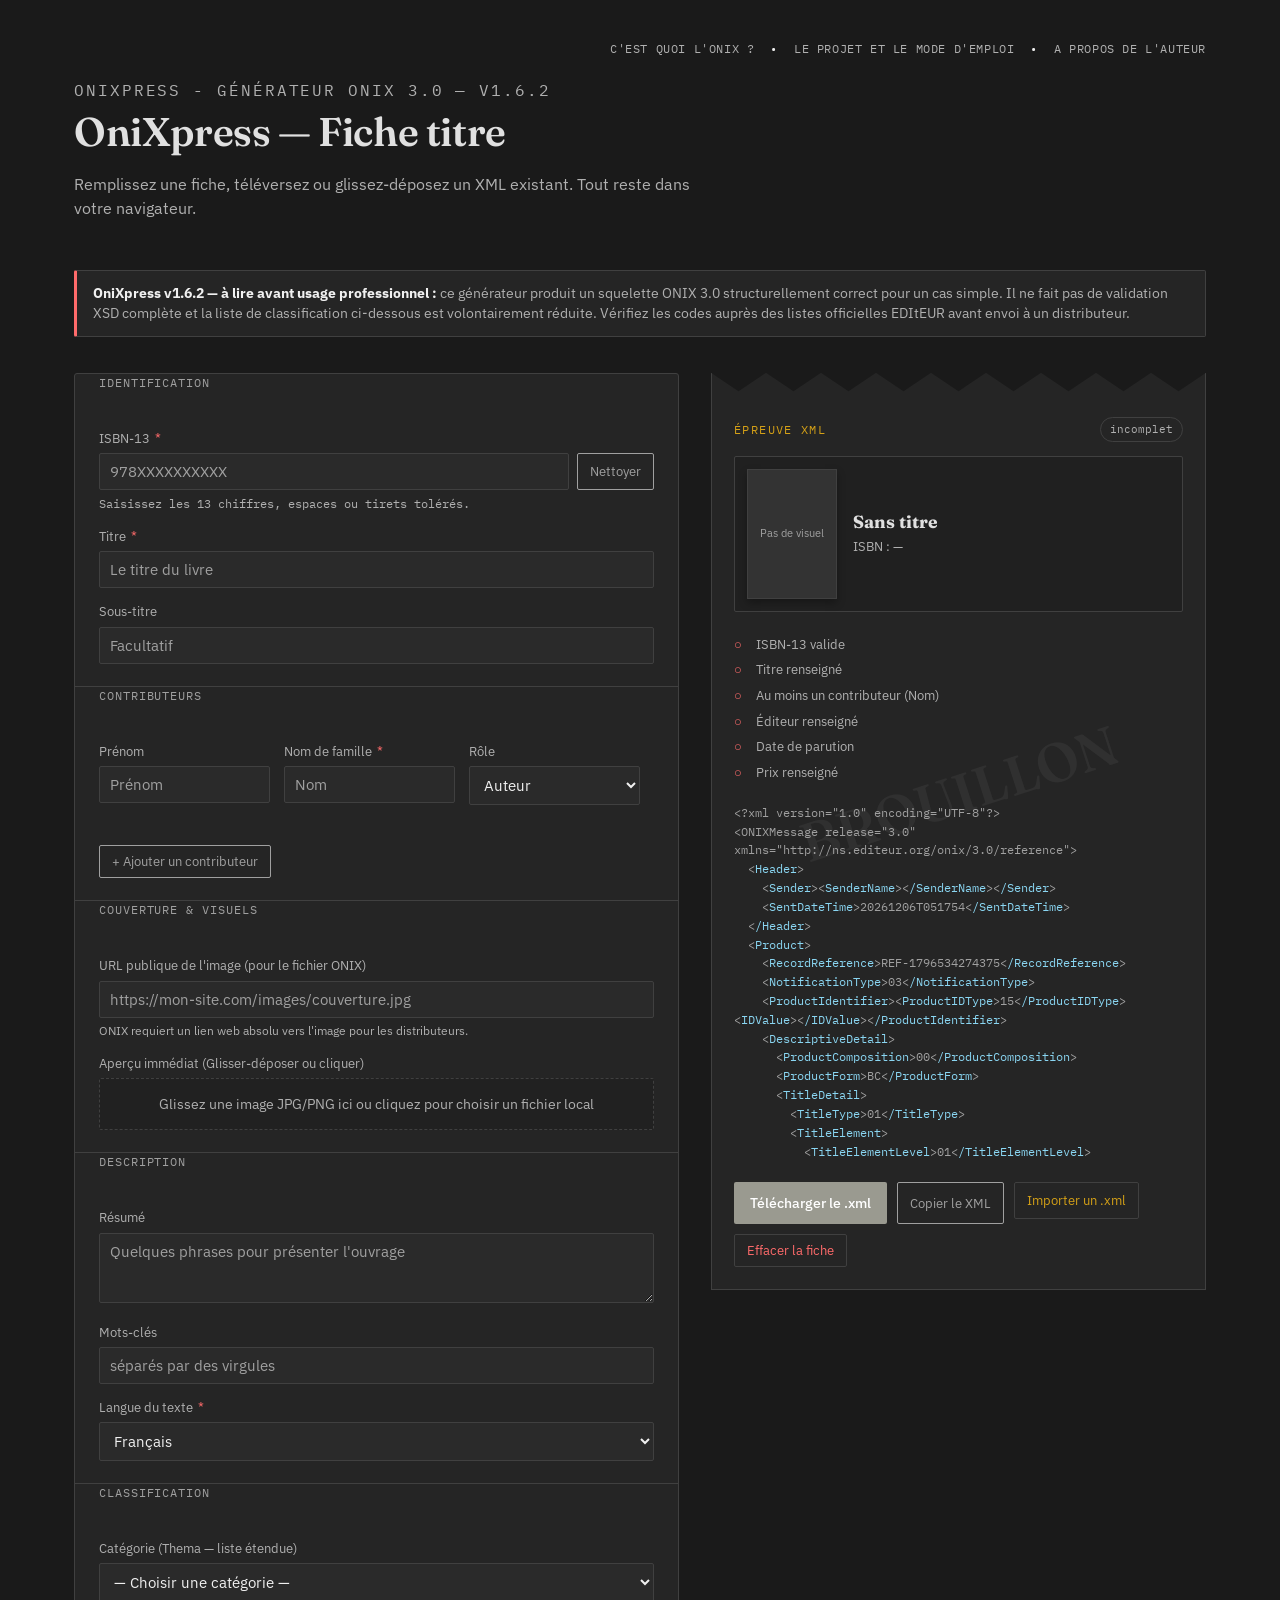
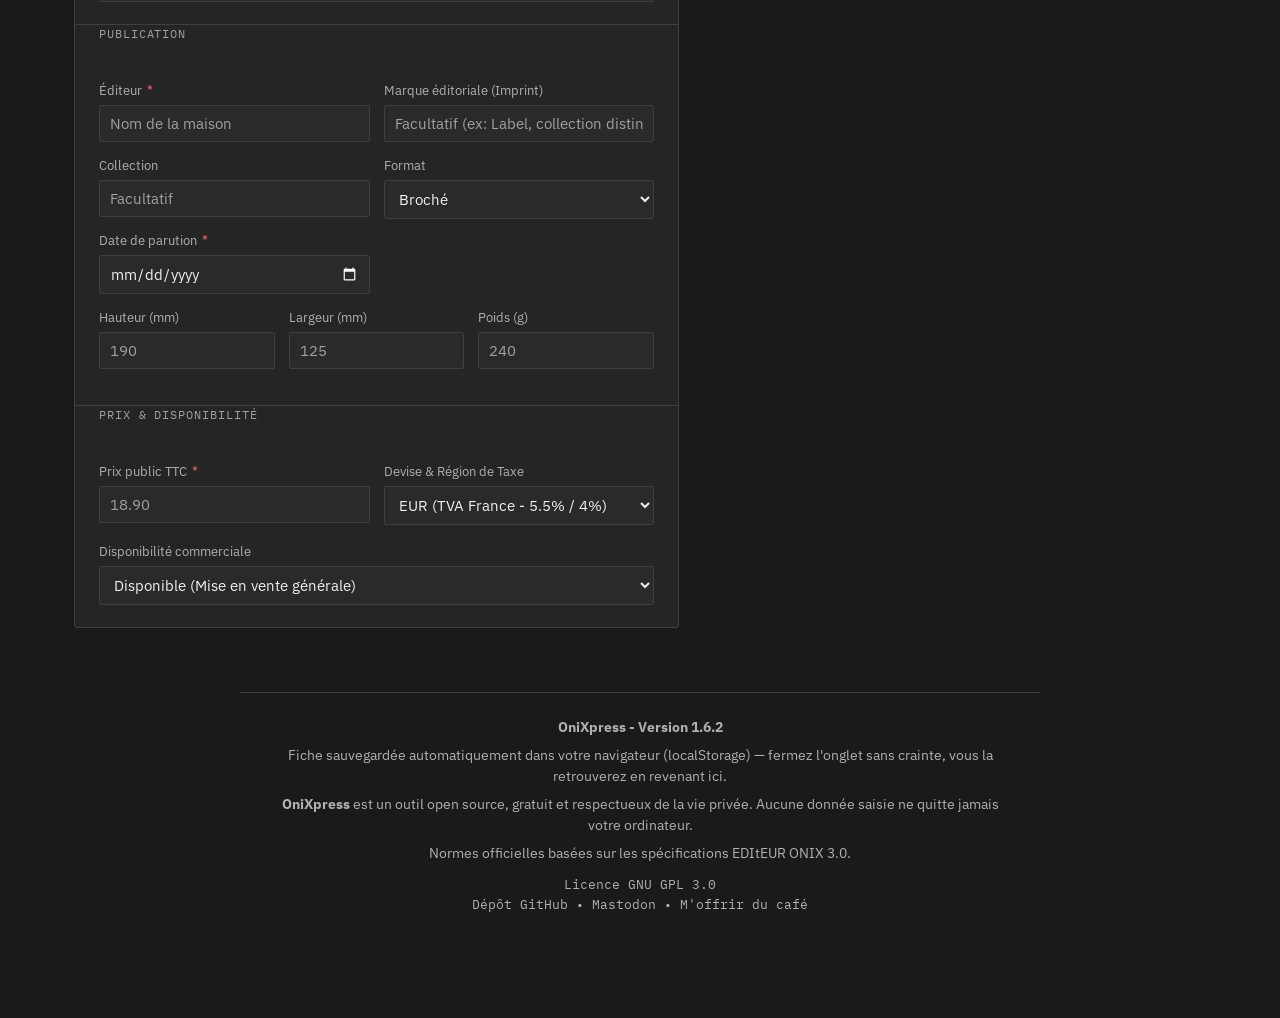
==== commit dd79bf18: "correction affichage titre" ====
--- a/index.html
+++ b/index.html
@@ -467,7 +467,7 @@
       <a href="pages/about-me.html">A propos de l'auteur</a>
     </nav>
     <p class="eyebrow">OniXpress - Générateur ONIX 3.0 — v1.6.2</p>
-    <h1>Oni<em>Xpress</em> - Fiche titre</h1>
+    <h1>OniXpress — Fiche titre</h1>
     <p>Remplissez une fiche, téléversez ou glissez-déposez un XML existant. Tout reste dans votre navigateur.</p>
   </header>
   <div class="disclaimer">
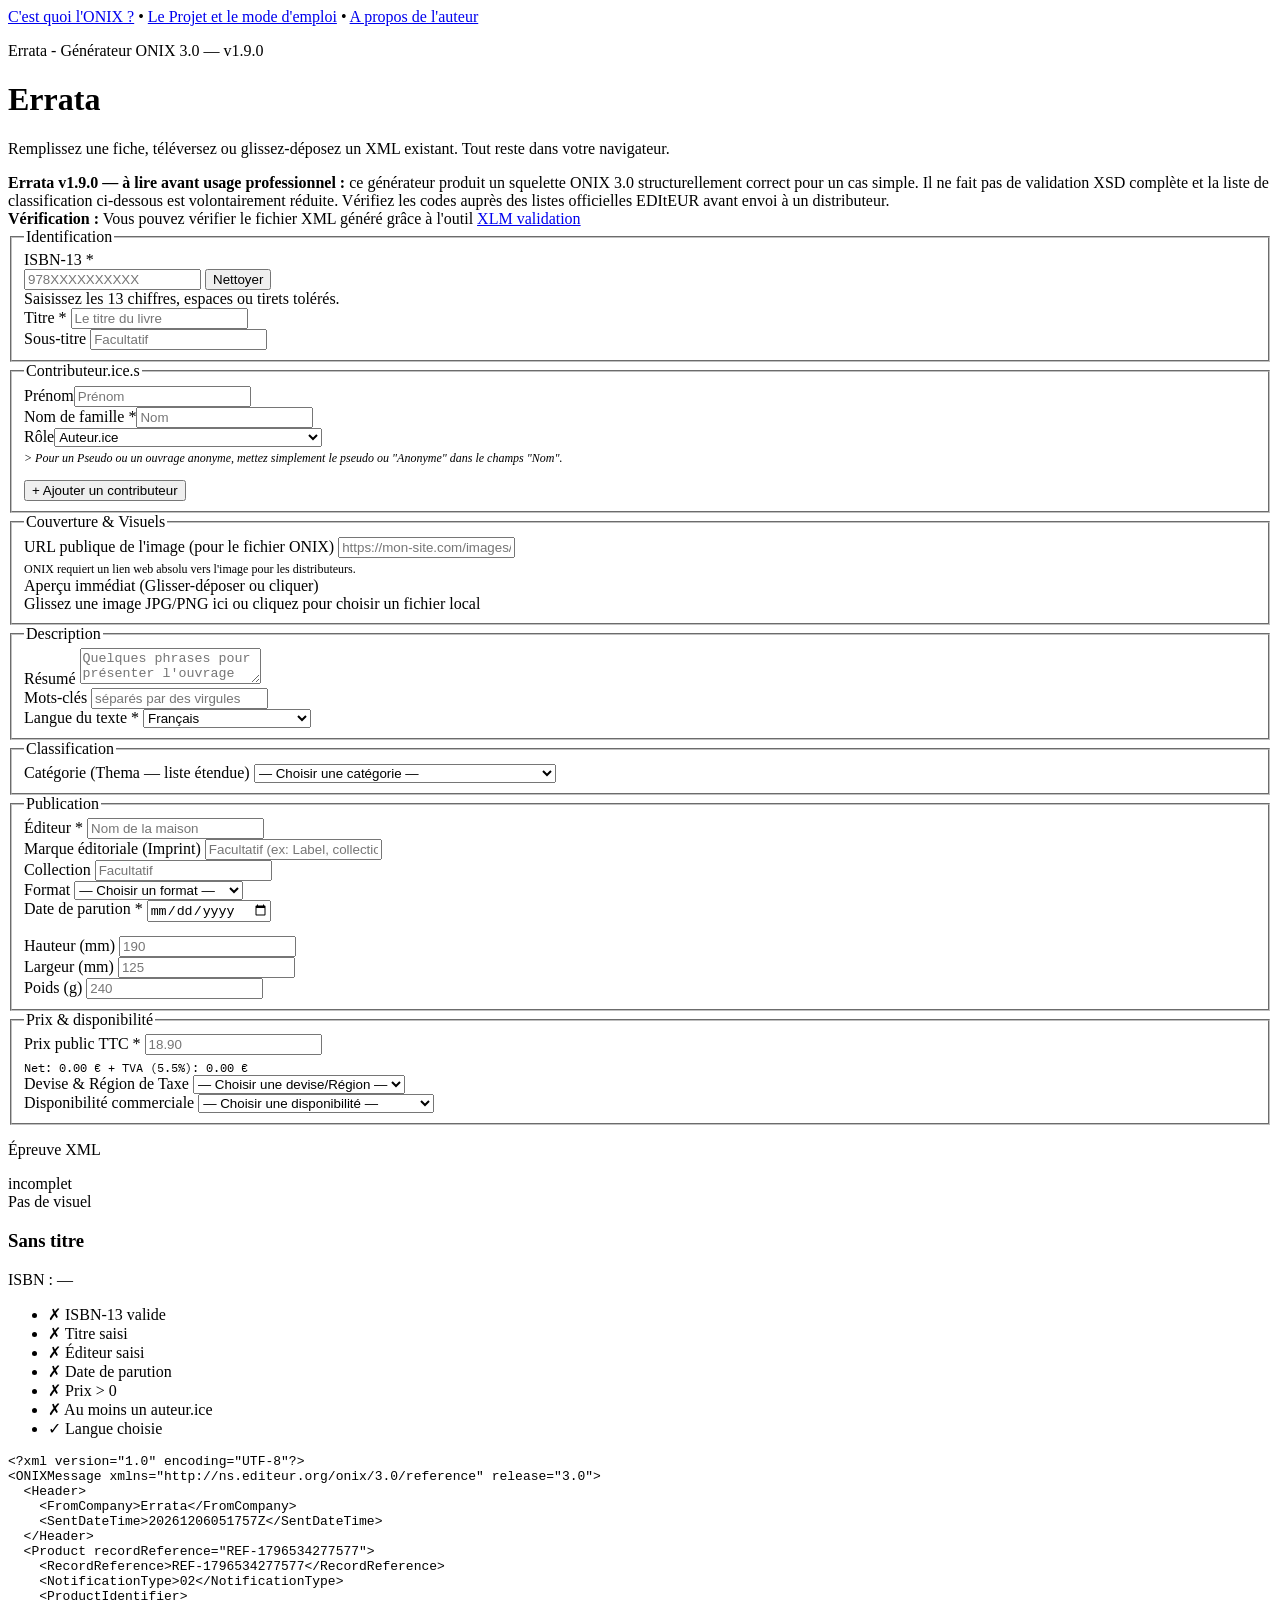
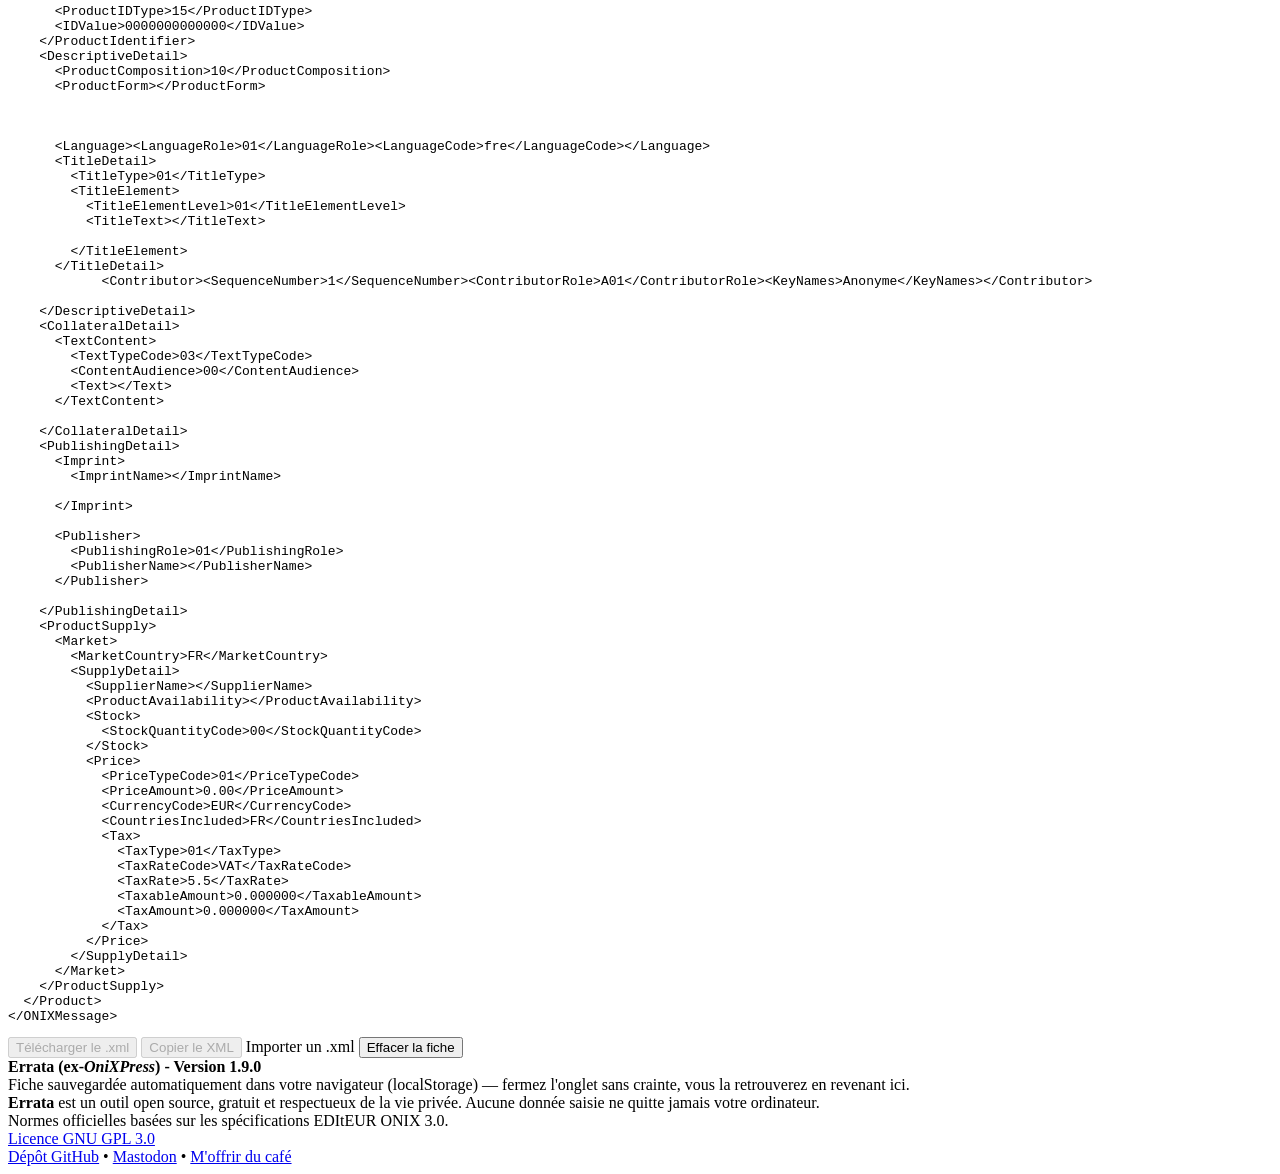
==== commit 993eae2f: "correction et inclusivité" ====
--- a/index.html
+++ b/index.html
@@ -3,459 +3,16 @@
 <head>
 <meta charset="UTF-8">
 <meta name="viewport" content="width=device-width, initial-scale=1.0">
-<title>OniXpress — Générateur simplifié ONIX 3.0</title>
+<title>Errata — Générateur simplifié ONIX 3.0</title>
 <meta name="description" content="Générez une fiche ONIX 3.0 structurellement correcte à partir d'un formulaire simple, entièrement dans votre navigateur. Aucune donnée n'est envoyée à un serveur.">
-<meta property="og:title" content="OniXpress — Générateur simplifié ONIX 3.0">
+<meta property="og:title" content="Errata — Générateur ONIX 3.0">
 <meta property="og:description" content="Remplissez une fiche, obtenez un fichier ONIX 3.0 valide côté structure, prêt à envoyer à un distributeur.">
 <meta property="og:type" content="website">
-<link rel="icon" href="data:image/svg+xml,%3Csvg xmlns='http://www.w3.org/2000/svg' viewBox='0 0 100 100'%3E%3Crect width='100' height='100' fill='%231A1A1A'/%3E%3Ctext x='50' y='68' font-size='60' text-anchor='middle' fill='%23D4A017' font-family='serif'%3EO%3C/text%3E%3C/svg%3E">
+<link rel="icon" href="data:image/svg+xml,%3Csvg xmlns='http://www.w3.org/2000/svg' viewBox='0 0 100 100'%3E%3Crect width='100' height='100' fill='%231A1A1A'/%3E%3Ctext x='50' y='68' text-anchor='middle' fill='%23D4A017' font-family='serif'%3E%3Ctspan font-size='58'%3EE%3C/tspan%3E%3Ctspan font-size='44'%3Ea%3C/tspan%3E%3C/text%3E%3C/svg%3E">
 <link rel="preconnect" href="https://fonts.googleapis.com">
 <link rel="preconnect" href="https://fonts.gstatic.com" crossorigin>
 <link href="https://fonts.googleapis.com/css2?family=Fraunces:opsz,wght@9..144,400;9..144,500;9..144,600&family=IBM+Plex+Sans:wght@400;500;600&family=IBM+Plex+Mono:wght@400;500&display=swap" rel="stylesheet">
-<style>
-  :root{
-    --paper:#1A1A1A;
-    --card:#252525;
-    --ink:#E0E0E0;
-    --ink-soft:#A0A0A0;
-    --accent-red:#FF6B6B;
-    --accent-gold:#D4A017;
-    --line:#404040;
-    --text:#F0F0F0;
-    --text-muted:#B0B0B0;
-    --ok:#66BB6A;
-    --drag-bg: rgba(214, 160, 23, 0.1);
-  }
-  *{box-sizing:border-box;}
-  html,body{margin:0;padding:0;}
-  body{
-    background:var(--paper);
-    color:var(--text);
-    font-family:'IBM Plex Sans', sans-serif;
-    line-height:1.5;
-    padding:0 0 80px;
-    transition: background-color 0.2s;
-  }
-  body.dragover {
-    background-color: #201e18;
-  }
-  a{color:var(--ink);}
-  header.top{
-    max-width:1180px;
-    margin:0 auto;
-    padding:40px 24px 28px;
-    position: relative;
-  }
-  .top-nav {
-    display: flex;
-    justify-content: flex-end;
-    gap: 16px;
-    margin-bottom: 20px;
-    font-family: 'IBM Plex Mono', monospace;
-    font-size: 0.75rem;
-    text-transform: uppercase;
-    letter-spacing: 0.05em;
-  }
-  .top-nav a {
-    color: var(--text-muted);
-    text-decoration: none;
-    transition: color 0.2s;
-  }
-  .top-nav a:hover {
-    color: var(--accent-gold);
-  }
-  .eyebrow{
-    font-family:'IBM Plex Mono', monospace;
-    text-transform:uppercase;
-    letter-spacing:.12em;
-    font-size:.72rem;
-    color:var(--accent-gold);
-    margin:0 0 10px;
-  }
-  h1{
-    font-family:'Fraunces', serif;
-    font-weight:600;
-    font-size:2.5rem;
-    margin:0 0 10px;
-    color:var(--ink);
-    letter-spacing:-.01em;
-  }
-  header.top p{
-    max-width:640px;
-    color:var(--text-muted);
-    font-size:1rem;
-    margin:0;
-  }
-  .disclaimer{
-    max-width:1180px;
-    margin:22px auto 0;
-    padding:0 24px;
-  }
-  .disclaimer .box{
-    border:1px solid var(--line);
-    border-left:3px solid var(--accent-red);
-    background:var(--card);
-    padding:12px 16px;
-    font-size:.85rem;
-    color:var(--text-muted);
-    border-radius:2px;
-  }
-  .disclaimer strong{color:var(--text);}
-  main.layout{
-    max-width:1180px;
-    margin:36px auto 0;
-    padding:0 24px;
-    display:grid;
-    grid-template-columns:1.1fr 0.9fr;
-    gap:32px;
-    align-items:start;
-  }
-  @media (max-width: 900px){
-    main.layout{grid-template-columns:1fr;}
-  }
-  .card{
-    background:var(--card);
-    border:1px solid var(--line);
-    border-radius:3px;
-  }
-  fieldset{
-    border:none;
-    padding:22px 24px;
-    margin:0;
-    border-bottom:1px solid var(--line);
-  }
-  fieldset:last-of-type{border-bottom:none;}
-  legend{
-    font-family:'IBM Plex Mono', monospace;
-    text-transform:uppercase;
-    letter-spacing:.08em;
-    font-size:.72rem;
-    color:var(--ink-soft);
-    padding:0;
-    margin-bottom:16px;
-  }
-  .field{margin-bottom:14px;}
-  .field:last-child{margin-bottom:0;}
-  .row{display:grid; grid-template-columns:1fr 1fr; gap:14px;}
-  .row-3{display:grid; grid-template-columns:1fr 1fr 1fr; gap:14px;}
-  .isbn-input-wrapper {
-    display: flex;
-    gap: 8px;
-  }
-  @media (max-width:520px){
-    .row, .row-3{grid-template-columns:1fr;}
-  }
-  label{
-    display:block;
-    font-size:.8rem;
-    color:var(--text-muted);
-    margin-bottom:5px;
-  }
-  label .req{color:var(--accent-red); margin-left:2px;}
-  input[type=text], input[type=number], input[type=date], select, textarea{
-    width:100%;
-    font-family:'IBM Plex Sans', sans-serif;
-    font-size:.92rem;
-    color: var(--text);
-    background:#2a2a2a;
-    border:1px solid var(--line);
-    border-radius:2px;
-    padding:8px 10px;
-    transition: border-color 0.2s;
-  }
-  input[type=text]:focus, input[type=number]:focus, input[type=date]:focus, select:focus, textarea:focus{
-    border-color: var(--accent-gold);
-    outline: 2px solid var(--accent-gold);
-    outline-offset: 1px;
-  }
-  input::placeholder, textarea::placeholder {
-    color: var(--ink-soft) !important;
-    opacity: 1;
-  }
-  input[type=date]{
-    color-scheme: dark;
-  }
-  textarea{resize:vertical; min-height:70px;}
-  .cover-dropzone {
-    border: 1px dashed var(--line);
-    padding: 15px;
-    text-align: center;
-    background: rgba(0,0,0,0.1);
-    border-radius: 2px;
-    cursor: pointer;
-    font-size: 0.85rem;
-    color: var(--text-muted);
-    transition: all 0.2s;
-  }
-  .cover-dropzone:hover {
-    border-color: var(--accent-gold);
-    color: var(--text);
-  }
-  .preview-book-container {
-    display: flex;
-    gap: 16px;
-    margin-bottom: 20px;
-    background: rgba(0,0,0,0.15);
-    padding: 12px;
-    border-radius: 2px;
-    border: 1px solid var(--line);
-  }
-  .preview-cover-box {
-    width: 90px;
-    height: 130px;
-    background: #333;
-    border: 1px solid var(--line);
-    display: flex;
-    align-items: center;
-    justify-content: center;
-    font-size: 0.7rem;
-    color: var(--ink-soft);
-    text-align: center;
-    flex-shrink: 0;
-    background-size: cover;
-    background-position: center;
-    box-shadow: 0 4px 8px rgba(0,0,0,0.3);
-  }
-  .preview-book-info {
-    display: flex;
-    flex-direction: column;
-    justify-content: center;
-  }
-  .preview-book-title {
-    font-family: 'Fraunces', serif;
-    font-size: 1.1rem;
-    color: var(--ink);
-    margin: 0 0 4px 0;
-    line-height: 1.2;
-  }
-  .preview-book-meta {
-    font-size: 0.8rem;
-    color: var(--text-muted);
-  }
-
-  .isbn-status{
-    font-family:'IBM Plex Mono', monospace;
-    font-size:.75rem;
-    margin-top:5px;
-  }
-  .isbn-status.ok{color:var(--ok);}
-  .isbn-status.bad{color:var(--accent-red);}
-  .isbn-status.neutral{color:var(--text-muted);}
-  .contributor-row{
-    display:grid;
-    grid-template-columns:1fr 1fr 1fr auto;
-    gap:14px;
-    align-items:flex-end;
-    margin-bottom:14px;
-    border-bottom: 1px dashed var(--line);
-    padding-bottom: 14px;
-  }
-  .contributor-row:last-child {
-    border-bottom: none;
-    padding-bottom: 0;
-  }
-  @media (max-width:768px){.contributor-row{grid-template-columns:1fr;}}
-  .contributor-row button{
-    height:36px;
-    align-self:end;
-  }
-  button, .btn-label{
-    font-family:'IBM Plex Sans', sans-serif;
-    cursor:pointer;
-  }
-  .btn-ghost{
-    background:transparent;
-    border:1px solid var(--ink-soft);
-    color:var(--ink-soft);
-    font-size:.82rem;
-    padding:7px 12px;
-    border-radius:2px;
-  }
-  .btn-ghost:hover{background:rgba(255,255,255,0.05);}
-  .btn-label {
-    display: inline-flex;
-    align-items: center;
-    border: 1px solid var(--line);
-    color: var(--accent-gold);
-    font-size: .82rem;
-    padding: 8px 12px;
-    border-radius: 2px;
-    background: transparent;
-  }
-  .btn-label:hover {
-    border-color: var(--accent-gold);
-    background: rgba(212, 160, 23, 0.05);
-  }
-  .btn-remove{
-    background:transparent;
-    border:1px solid var(--line);
-    color:var(--accent-red);
-    font-size:.82rem;
-    padding:8px 12px;
-    border-radius:2px;
-    height: 38px;
-    display: inline-flex;
-    align-items: center;
-  }
-  .btn-remove:hover{
-    border-color:var(--accent-red);
-    background: rgba(255, 107, 107, 0.05);
-  }
-  #resetBtn {
-    color: var(--accent-red);
-    border-color: var(--line);
-  }
-  #resetBtn:hover {
-    border-color: var(--accent-red);
-    background: rgba(255, 107, 107, 0.05);
-  }
-  .proof-wrap{
-    position:sticky;
-    top:24px;
-  }
-  .proof{
-    position:relative;
-    background:var(--card);
-    border:1px solid var(--line);
-    border-top:none;
-    clip-path:polygon(0.0% 0%, 5.56% 2%, 11.11% 0%, 16.67% 2%, 22.22% 0%, 27.78% 2%, 33.33% 0%, 38.89% 2%, 44.44% 0%, 50.0% 2%, 55.56% 0%, 61.11% 2%, 66.67% 0%, 72.22% 2%, 77.78% 0%, 83.33% 2%, 88.89% 0%, 94.44% 2%, 100.0% 0%, 100% 100%, 0% 100%);
-    padding:44px 22px 22px;
-    transition: transform 0.2s, background-color 0.2s;
-  }
-  .proof.dragover {
-    background-color: var(--drag-bg);
-    transform: scale(1.01);
-  }
-  .proof::before{
-    content:"BROUILLON";
-    position:absolute;
-    top:46%;
-    left:50%;
-    transform:translate(-50%,-50%) rotate(-18deg);
-    font-family:'Fraunces', serif;
-    font-size:3.4rem;
-    font-weight:600;
-    color:var(--ink);
-    opacity:.06;
-    white-space:nowrap;
-    pointer-events:none;
-  }
-  .proof-head{
-    display:flex;
-    justify-content:space-between;
-    align-items:center;
-    margin-bottom:14px;
-  }
-  .proof-head .eyebrow{margin:0;}
-  .status-pill{
-    font-family:'IBM Plex Mono', monospace;
-    font-size:.7rem;
-    padding:3px 9px;
-    border-radius:20px;
-    border:1px solid var(--line);
-    color:var(--text-muted);
-  }
-  .status-pill.ready{
-    color:var(--ok);
-    border-color:var(--ok);
-  }
-  pre#xmlOutput{
-    position:relative;
-    z-index:1;
-    font-family:'IBM Plex Mono', monospace;
-    font-size:.76rem;
-    line-height:1.55;
-    white-space:pre-wrap;
-    word-break:break-word;
-    max-height:360px;
-    overflow-y:auto;
-    margin:0 0 18px;
-    color:var(--ink-soft);
-  }
-  .tag{color:#8ad6f2;}
-  .val{color:var(--accent-gold);}
-  .checklist{
-    position:relative;
-    z-index:1;
-    list-style:none;
-    padding:0;
-    margin:0 0 18px;
-    font-size:.82rem;
-  }
-  .checklist li{
-    display:flex;
-    align-items:center;
-    gap:8px;
-    padding:3px 0;
-    color:var(--text-muted);
-  }
-  .checklist li.done{color:var(--ok);}
-  .checklist .mark{
-    font-family:'IBM Plex Mono', monospace;
-    width:14px;
-    display:inline-block;
-    color:var(--accent-red);
-  }
-  .checklist li.done .mark{color:var(--ok);}
-  .proof-actions{
-    position:relative;
-    z-index:1;
-    display:flex;
-    gap:10px;
-    flex-wrap:wrap;
-  }
-  .btn-primary{
-    background:var(--ink);
-    color:#fff;
-    border:none;
-    padding:10px 16px;
-    border-radius:2px;
-    font-size:.86rem;
-    font-weight:500;
-  }
-  .btn-primary:hover{background:var(--ink-soft);}
-  .btn-primary:disabled{
-    background:#9a9a90;
-    cursor:not-allowed;
-  }
-footer.note {
-    max-width: 800px;
-    margin: 64px auto 0;
-    padding: 24px;
-    border-top: 1px solid var(--line);
-    text-align: center;
-    font-size: 0.85rem;
-    color: var(--text-muted);
-  }
-  footer.note div {
-    margin-bottom: 8px;
-  }
-  footer.note div:last-of-type {
-    margin-bottom: 0;
-  }
-  footer.note .footer-links {
-    margin-top: 12px;
-    font-family: 'IBM Plex Mono', monospace;
-    font-size: 0.8rem;
-  }
-  footer.note .footer-links a {
-    color: var(--text-muted);
-    text-decoration: none;
-    transition: color 0.2s;
-  }
-  footer.note .footer-links a:hover {
-    color: var(--accent-gold);
-  }
-  @media (min-width: 769px) {
-    .contributor-row {
-      align-items: stretch !important;
-    }
-    .contributor-row .btn-remove {
-      margin-top: auto;
-      height: 37px;
-    }
-  }
-</style>
+<link rel="stylesheet" href="style.css">
 </head>
 <body>
   <header class="top">
@@ -466,13 +23,17 @@
       <span> • </span>
       <a href="pages/about-me.html">A propos de l'auteur</a>
     </nav>
-    <p class="eyebrow">OniXpress - Générateur ONIX 3.0 — v1.6.2</p>
-    <h1>OniXpress — Fiche titre</h1>
+    <p class="eyebrow">Errata - Générateur ONIX 3.0 — v1.9.0</p>
+    <h1 class="title-logo">
+      <span class="gold">E</span>rrat<span class="gold">a</span></h1>
     <p>Remplissez une fiche, téléversez ou glissez-déposez un XML existant. Tout reste dans votre navigateur.</p>
   </header>
   <div class="disclaimer">
     <div class="box">
-      <strong>OniXpress v1.6.2 — à lire avant usage professionnel :</strong> ce générateur produit un squelette ONIX 3.0 structurellement correct pour un cas simple. Il ne fait pas de validation XSD complète et la liste de classification ci-dessous est volontairement réduite. Vérifiez les codes auprès des listes officielles EDItEUR avant envoi à un distributeur.
+      <strong>Errata v1.9.0 — à lire avant usage professionnel :</strong> ce générateur produit un squelette ONIX 3.0 structurellement correct pour un cas simple. Il ne fait pas de validation XSD complète et la liste de classification ci-dessous est volontairement réduite. Vérifiez les codes auprès des listes officielles EDItEUR avant envoi à un distributeur.
+    </div>
+    <div class="box">
+      <strong>Vérification :</strong> Vous pouvez vérifier le fichier XML généré grâce à l'outil <a href="https://www.xmlvalidation.com/" target="_blank" rel="noopener noreferrer">XLM validation</a>
     </div>
   </div>
   <main class="layout">
@@ -497,8 +58,9 @@
         </div>
       </fieldset>
       <fieldset>
-        <legend>Contributeurs</legend>
+        <legend>Contributeur.ice.s</legend>
         <div id="contributors"></div>
+        <div style="font-size: .75rem; color: var(--text-muted); margin-top: 4px;"><em> > Pour un Pseudo ou un ouvrage anonyme, mettez simplement le pseudo ou "Anonyme" dans le champs "Nom".</em></div>
         <button type="button" class="btn-ghost" id="addContributor" style="margin-top:14px;">+ Ajouter un contributeur</button>
       </fieldset>
       <fieldset>
@@ -529,6 +91,7 @@
         <div class="field">
           <label for="language">Langue du texte <span class="req">*</span></label>
           <select id="language" required aria-required="true">
+            <option value="">— Choisir une langue —</option>
             <option value="fre" selected>Français</option>
             <option value="eng">Anglais</option>
             <option value="spa">Espagnol</option>
@@ -704,6 +267,7 @@
           <div class="field">
             <label for="productForm">Format</label>
             <select id="productForm">
+              <option value="" selected>— Choisir un format —</option>
               <option value="BC">Broché</option>
               <option value="BB">Relié</option>
               <option value="ED">Numérique (ePub / PDF)</option>
@@ -742,6 +306,7 @@
           <div class="field">
             <label for="currency">Devise &amp; Région de Taxe</label>
             <select id="currency">
+              <option value="" selected>— Choisir une devise/Région —</option>
               <option value="EUR-FR">EUR (TVA France - 5.5% / 4%)</option>
               <option value="EUR-BE">EUR (TVA Belgique - 6%)</option>
               <option value="CHF">CHF (TVA Suisse - 2.6%)</option>
@@ -754,6 +319,7 @@
         <div class="field">
           <label for="availability">Disponibilité commerciale</label>
           <select id="availability">
+            <option value="" selected>— Choisir une disponibilité —</option>
             <option value="20">Disponible (Mise en vente générale)</option>
             <option value="10">À paraître (Précommande)</option>
             <option value="40">Disponibilité incertaine / Réimprimer</option>
@@ -794,24 +360,25 @@
   </main>
 
   <footer class="note">
-    <div><strong>OniXpress - Version 1.6.2</strong></div>
+    <div><strong>Errata (ex-<em>OniXPress</em>) - Version 1.9.0</strong></div>
     <div>Fiche sauvegardée automatiquement dans votre navigateur (localStorage) — fermez l'onglet sans crainte, vous la retrouverez en revenant ici.</div>
-    <div><strong>OniXpress</strong> est un outil open source, gratuit et respectueux de la vie privée. Aucune donnée saisie ne quitte jamais votre ordinateur.</div>
+    <div><strong>Errata</strong> est un outil open source, gratuit et respectueux de la vie privée. Aucune donnée saisie ne quitte jamais votre ordinateur.</div>
     <div>Normes officielles basées sur les spécifications EDItEUR ONIX 3.0.</div>
     <div class="footer-links">
       <a href="pages/license.html" target="_blank" rel="noopener noreferrer">Licence GNU GPL 3.0</a>
-      <div></div>
-      <a href="https://github.com/Ax4M3/OniXpress" target="_blank" rel="noopener noreferrer">Dépôt GitHub</a>
-      <span> • </span>
-      <a href="https://piaille.fr/@Axm" target="_blank" rel="noopener noreferrer">Mastodon</a>
-      <span> • </span>
-      <a href="https://liberapay.com/AxM3/donate" target="_blank" rel="noopener noreferrer">M'offrir du café</a>
+      <div>
+        <a href="https://github.com/Ax4M3/Errata" target="_blank" rel="noopener noreferrer">Dépôt GitHub</a>
+        <span> • </span>
+        <a href="https://piaille.fr/@Axm" target="_blank" rel="noopener noreferrer">Mastodon</a>
+        <span> • </span>
+        <a href="https://liberapay.com/AxM3/donate" target="_blank" rel="noopener noreferrer">M'offrir du café</a>
+      </div>
     </div>
   </footer>
   
 <script>
 (function(){
-  const STORAGE_KEY = 'onixpress-fiche';
+  const STORAGE_KEY = 'errata-fiche';
   const STORAGE_SCHEMA_VERSION = 3;
   const fields = ['isbn','title','subtitle','summary','keywords','subject',
                    'publisher','imprint','collection','pubdate','productForm','price','currency',
@@ -822,8 +389,8 @@
   const sessionRef = Date.now();
   
   const contributorRoles = [
-    { code: 'A01', label: 'Auteur' },
-    { code: 'A18', label: 'Co-auteur' },
+    { code: 'A01', label: 'Auteur.ice' },
+    { code: 'A18', label: 'Co-auteur.ice' },
     { code: 'A02', label: 'Avec la participation de' },
     { code: 'A03', label: 'Compilé par' },
     { code: 'A04', label: 'Sélectionné par' },
@@ -838,11 +405,11 @@
     { code: 'B06', label: 'Traduit par (Traducteur)' },
     { code: 'B01', label: 'Sous la direction de / Édité par' },
     { code: 'B02', label: 'Édité par' },
-    { code: 'B03', label: 'Conseiller éditorial' },
-    { code: 'B04', label: 'Rédacteur en chef' },
+    { code: 'B03', label: 'Conseiller.ère éditorial' },
+    { code: 'B04', label: 'Rédacteur-ice en chef' },
     { code: 'B09', label: 'Collection dirigée par' },
-    { code: 'B20', label: 'Directeur de collection' },
-    { code: 'B17', label: 'Collaborateur' }
+    { code: 'B20', label: 'Directeur.ice de collection' },
+    { code: 'B17', label: 'Collaborateur.ice' }
   ];
 
   const languagesList = [
@@ -876,7 +443,18 @@
   const previewMeta = document.getElementById('previewMeta');
 
   function escapeXml(str){
-    return String(str || '').replace(/&/g,'&amp;').replace(/</g,'&lt;').replace(/>/g,'&gt;').replace(/"/g,'&quot;').replace(/'/g,'&apos;');
+    return String(str || '')
+      .replace(/&/g,'&amp;')
+      .replace(/</g,'&lt;')
+      .replace(/>/g,'&gt;')
+      .replace(/"/g,'&quot;')
+      .replace(/'/g,'&apos;')
+      .replace(/\s«/g, '«')
+      .replace(/»\s/g, '»')
+      .replace(/«/g, '«')
+      .replace(/»/g, '»')
+      .replace(/•/g, '-')
+      .replace(/\u00A0/g, ' ');
   }
   function escapeAttr(str) {
     return String(str || '').replace(/&/g,'&amp;').replace(/</g,'&lt;').replace(/>/g,'&gt;').replace(/"/g,'&quot;').replace(/'/g,'&#39;');
@@ -997,6 +575,27 @@
     contributors.push({ firstname:'', lastname: '', role:'A01', lang: 'eng' });
     renderContributors(); update();
   });
+
+  function getTextContent(node) {
+    return node ? node.textContent.trim() : '';
+  }
+
+  function findNode(parent, tagName, conditionFn) {
+    const nodes = parent.getElementsByTagName(tagName);
+    for (let i = 0; i < nodes.length; i++) {
+      if (conditionFn(nodes[i])) return nodes[i];
+    }
+    return null;
+  }
+
+  function findNodes(parent, tagName, conditionFn) {
+    const nodes = parent.getElementsByTagName(tagName);
+    const result = [];
+    for (let i = 0; i < nodes.length; i++) {
+      if (conditionFn(nodes[i])) result.push(nodes[i]);
+    }
+    return result;
+  }
 
   function processXmlFile(file) {
     if (!file) return;
@@ -1011,67 +610,153 @@
           return;
         }
 
-        const getVal = (tag) => xmlDoc.querySelector(tag) ? xmlDoc.querySelector(tag).textContent.trim() : '';
-
-        els.isbn.value = getVal('ProductIdentifier > IDValue');
-        els.title.value = getVal('TitleElementLevel[text()="01"] ~ TitleText, TitleText');
-        els.subtitle.value = getVal('TitleElementLevel[text()="01"] ~ Subtitle, Subtitle');
-        els.summary.value = getVal('TextContent > Text');
-        els.keywords.value = getVal('Subject[SubjectSchemeIdentifier="20"] > SubjectHeadingText') || '';
-        els.publisher.value = getVal('PublisherName');
-        els.imprint.value = getVal('ImprintName') || '';
-        els.collection.value = getVal('Collection TitleText');
-        els.productForm.value = getVal('ProductForm') || 'BC';
-        els.language.value = getVal('Language > LanguageCode') || 'fre';
-        els.subject.value = getVal('Subject[SubjectSchemeIdentifier="93"] > SubjectCode') || getVal('Subject > SubjectCode');
-        els.availability.value = getVal('ProductAvailability') || '20';
-        els.price.value = getVal('PriceAmount');
-        els.coverUrl.value = getVal('SupportingResource[ResourceContentType="01"] ResourceLink') || '';
-
-        const cc = getVal('CurrencyCode');
-        const reg = getVal('TaxRegionCode') || getVal('CountriesIncluded');
+        function getNodeWithChildValue(parent, childTag, childValue) {
+          const children = parent.getElementsByTagName(childTag);
+          for (let i = 0; i < children.length; i++) {
+            if (children[i].textContent.trim() === childValue) {
+              return children[i].parentNode;
+            }
+          }
+          return null;
+        }
+
+        function getSiblingAfter(node, tagName) {
+          let sibling = node.nextSibling;
+          while (sibling) {
+            if (sibling.nodeType === 1 && sibling.tagName === tagName) {
+              return sibling;
+            }
+            sibling = sibling.nextSibling;
+          }
+          return null;
+        }
+
+        const titleElements = xmlDoc.querySelectorAll('TitleElement');
+        let titleText = '';
+        let subtitleText = '';
+        
+        titleElements.forEach(el => {
+          const level = el.querySelector('TitleElementLevel');
+          if (level && level.textContent.trim() === '01') {
+            const titleTextEl = el.querySelector('TitleText');
+            const subtitleEl = el.querySelector('Subtitle');
+            if (titleTextEl) titleText = titleTextEl.textContent.trim();
+            if (subtitleEl) subtitleText = subtitleEl.textContent.trim();
+          }
+        });
+        
+        if (!titleText) {
+          const simpleTitle = xmlDoc.querySelector('TitleText');
+          if (simpleTitle) titleText = simpleTitle.textContent.trim();
+        }
+        if (!subtitleText) {
+          const simpleSubtitle = xmlDoc.querySelector('Subtitle');
+          if (simpleSubtitle) subtitleText = simpleSubtitle.textContent.trim();
+        }
+
+        els.title.value = titleText;
+        els.subtitle.value = subtitleText;
+        const textContent = xmlDoc.querySelector('TextContent');
+        const textNode = textContent ? textContent.querySelector('Text') : null;
+        els.summary.value = getTextContent(textNode);
+        const subject20 = xmlDoc.querySelector('Subject[SubjectSchemeIdentifier="20"]');
+        const keywordsNode = subject20 ? subject20.querySelector('SubjectHeadingText') : null;
+        els.keywords.value = getTextContent(keywordsNode) || '';
+        const publisherNode = xmlDoc.querySelector('PublisherName');
+        els.publisher.value = getTextContent(publisherNode);
+        const imprintNode = xmlDoc.querySelector('ImprintName');
+        els.imprint.value = getTextContent(imprintNode) || '';
+        const collectionNode = xmlDoc.querySelector('Collection');
+        const collectionTitle = collectionNode ? collectionNode.querySelector('TitleText') : null;
+        els.collection.value = getTextContent(collectionTitle);
+        const productFormNode = xmlDoc.querySelector('ProductForm');
+        els.productForm.value = getTextContent(productFormNode) || 'BC';
+        const languageNode = xmlDoc.querySelector('LanguageCode');
+        els.language.value = getTextContent(languageNode) || 'fre';
+        const subject93 = xmlDoc.querySelector('Subject[SubjectSchemeIdentifier="93"]');
+        const subjectCode = subject93 ? subject93.querySelector('SubjectCode') : null;
+        const fallbackSubject = subjectCode ? null : xmlDoc.querySelector('SubjectCode');
+        els.subject.value = getTextContent(subjectCode) || getTextContent(fallbackSubject) || '';
+        const availabilityNode = xmlDoc.querySelector('ProductAvailability');
+        els.availability.value = getTextContent(availabilityNode) || '20';
+        const priceNode = xmlDoc.querySelector('PriceAmount');
+        els.price.value = getTextContent(priceNode);
+        const supportingResource = getNodeWithChildValue(xmlDoc, 'ResourceContentType', '01');
+        const resourceLink = supportingResource ? supportingResource.querySelector('ResourceLink') : null;
+        els.coverUrl.value = getTextContent(resourceLink) || '';
+        const currencyCodeNode = xmlDoc.querySelector('CurrencyCode');
+        const taxRegionNode = xmlDoc.querySelector('TaxRegionCode');
+        const countriesIncludedNode = xmlDoc.querySelector('CountriesIncluded');
+        
+        const cc = getTextContent(currencyCodeNode);
+        const reg = getTextContent(taxRegionNode) || getTextContent(countriesIncludedNode);
         if(cc === 'EUR') {
           els.currency.value = reg === 'BE' ? 'EUR-BE' : 'EUR-FR';
         } else {
           els.currency.value = cc || 'EUR-FR';
         }
-
+        
         const measures = xmlDoc.querySelectorAll('Measure');
         els.height.value = ''; els.width.value = ''; els.weight.value = '';
         measures.forEach(m => {
-          const type = m.querySelector('MeasureType')?.textContent;
-          const val = m.querySelector('Measurement')?.textContent;
+          const typeNode = m.querySelector('MeasureType');
+          const valNode = m.querySelector('Measurement');
+          if (!typeNode || !valNode) return;
+          const type = typeNode.textContent.trim();
+          const val = valNode.textContent.trim();
           if(type === '01') els.height.value = val;
           if(type === '02') els.width.value = val;
           if(type === '08') els.weight.value = val;
         });
-
-        const rawDate = getVal('PublishingDate > Date');
+        const publishingDateNode = xmlDoc.querySelector('PublishingDate');
+        const dateNode = publishingDateNode ? publishingDateNode.querySelector('Date') : null;
+        const rawDate = getTextContent(dateNode);
         if(rawDate && rawDate.length === 8) {
           els.pubdate.value = `${rawDate.slice(0,4)}-${rawDate.slice(4,6)}-${rawDate.slice(6,8)}`;
         } else {
           els.pubdate.value = '';
         }
 
+        const productIdentifiers = xmlDoc.querySelectorAll('ProductIdentifier');
+        let isbnValue = '';
+        console.log('ProductIdentifiers trouvés :', productIdentifiers.length);
+        productIdentifiers.forEach(pid => {
+          const idType = pid.querySelector('ProductIDType');
+          const idValue = pid.querySelector('IDValue');
+          console.log('  Type :', idType ? idType.textContent.trim() : 'absent', '— Valeur :', idValue ? idValue.textContent.trim() : 'absente');
+          if (idType && (idType.textContent.trim() === '15' || idType.textContent.trim() === '03') && idValue) {
+            isbnValue = idValue.textContent.trim();
+          }
+        });
+        els.isbn.value = isbnValue;
+
         const xmlContribs = xmlDoc.querySelectorAll('Contributor');
         if (xmlContribs.length > 0) {
           contributors = [];
           xmlContribs.forEach(c => {
+            const namesBeforeKey = c.querySelector('NamesBeforeKey');
+            const keyNames = c.querySelector('KeyNames');
+            const contributorRole = c.querySelector('ContributorRole');
+            const contributorLanguage = c.querySelector('ContributorLanguage');
+            const langCode = contributorLanguage ? contributorLanguage.querySelector('LanguageCode') : null;
+            
             contributors.push({
-              firstname: c.querySelector('NamesBeforeKey')?.textContent.trim() || '',
-              lastname: c.querySelector('KeyNames')?.textContent.trim() || '',
-              role: c.querySelector('ContributorRole')?.textContent.trim() || 'A01',
-              lang: c.querySelector('ContributorLanguage > LanguageCode')?.textContent.trim() || 'eng'
+              firstname: getTextContent(namesBeforeKey) || '',
+              lastname: getTextContent(keyNames) || '',
+              role: getTextContent(contributorRole) || 'A01',
+              lang: getTextContent(langCode) || 'eng'
             });
           });
         }
-
+        
         localCoverDataUrl = '';
         renderContributors();
         update();
+        
+        alert('Fichier XML importé avec succès !');
       } catch (err) {
-        alert("Erreur de parsing lors du traitement du fichier XML.");
-        console.error(err);
+        console.error('Erreur lors du traitement du XML:', err);
+        alert("Erreur de parsing lors du traitement du fichier XML. Veuillez vérifier que le fichier est un XML ONIX 3.0 valide.\n\nErreur: " + err.message);
       }
     };
     reader.readAsText(file);
@@ -1109,9 +794,46 @@
     }
   }
 
+  function getState(){
+    const isbnValidation = validateIsbn(els.isbn.value);
+    const priceNum = parseFloat(els.price.value) || 0;
+    const taxDetails = getTaxDetails(els.currency.value, els.productForm.value);
+    const netPrice = priceNum / (1 + taxDetails.value);
+    
+    return {
+      isbn: els.isbn.value,
+      isbnClean: isbnValidation.clean || '',
+      isbnValid: isbnValidation.state === 'ok',
+      title: els.title.value,
+      subtitle: els.subtitle.value,
+      summary: els.summary.value,
+      keywords: els.keywords.value,
+      subject: els.subject.value,
+      publisher: els.publisher.value,
+      imprint: els.imprint.value,
+      collection: els.collection.value,
+      pubdate: els.pubdate.value,
+      productForm: els.productForm.value,
+      price: priceNum.toFixed(2),
+      currency: els.currency.value,
+      netPrice: netPrice.toFixed(6),
+      taxRate: taxDetails.rate,
+      taxValue: taxDetails.value,
+      taxRegion: taxDetails.region,
+      taxCurrency: taxDetails.currency,
+      geoTag: taxDetails.geoTag,
+      height: els.height.value,
+      width: els.width.value,
+      weight: els.weight.value,
+      availability: els.availability.value,
+      language: els.language.value,
+      coverUrl: els.coverUrl.value
+    };
+  }
+
   function buildXml(state){
     const now = new Date();
-    const sentDateTime = now.toISOString().replace(/[-:]/g,'').split('.')[0];
+    const sentDateTime = now.toISOString().replace(/[-:]/g, '').replace(/\.\d{3}/, '').replace('T', '').slice(0, 14) + 'Z';
     const recordRef = state.isbnClean ? `REF-${state.isbnClean}` : `REF-${sessionRef}`;
     const formattedPrice = parseFloat(state.price) ? parseFloat(state.price).toFixed(2) : '0.00';
     const taxDetails = getTaxDetails(state.currency, state.productForm);
@@ -1119,199 +841,199 @@
     
     const contributorsXml = contributors.filter(c => c.lastname.trim()).map((c,i) => {
       let langXml = (c.role === 'B06' && c.lang) ? `\n        <ContributorLanguage><LanguageRole>02</LanguageRole><LanguageCode>${escapeXml(c.lang)}</LanguageCode></ContributorLanguage>` : '';
-      return `      <Contributor>
-        <SequenceNumber>${i+1}</SequenceNumber>
-        <ContributorRole>${c.role}</ContributorRole>
-        ${c.firstname.trim() ? `<NamesBeforeKey>${escapeXml(c.firstname.trim())}</NamesBeforeKey>\n        ` : ''}<KeyNames>${escapeXml(c.lastname.trim())}</KeyNames>${langXml}
-      </Contributor>`;
+      return `      <Contributor>\n        <SequenceNumber>${i+1}</SequenceNumber>\n        <ContributorRole>${c.role}</ContributorRole>\n        ${c.firstname.trim() ? `<NamesBeforeKey>${escapeXml(c.firstname.trim())}</NamesBeforeKey>\n        ` : ''}<KeyNames>${escapeXml(c.lastname.trim())}</KeyNames>${langXml}\n      </Contributor>`;
     }).join('\n') || `      <Contributor><SequenceNumber>1</SequenceNumber><ContributorRole>A01</ContributorRole><KeyNames>Anonyme</KeyNames></Contributor>`;
 
     const subjectXml = state.subject ? `      <Subject><SubjectSchemeIdentifier>93</SubjectSchemeIdentifier><SubjectCode>${escapeXml(state.subject)}</SubjectCode></Subject>\n` : '';
     const keywordsXml = state.keywords.trim() ? `      <Subject><SubjectSchemeIdentifier>20</SubjectSchemeIdentifier><SubjectHeadingText>${escapeXml(state.keywords.trim())}</SubjectHeadingText></Subject>\n` : '';
-    const publishingDateXml = state.pubdate ? `      <PublishingDate><PublishingDateRole>01</PublishingDateRole><Date dateformat="14">${ymd(state.pubdate)}</Date></PublishingDate>` : '';
-    
-    let measureXml = '';
-    if(state.productForm !== 'ED') {
-      if(state.height) measureXml += `      <Measure><MeasureType>01</MeasureType><Measurement>${state.height}</Measurement><MeasureUnitCode>mm</MeasureUnitCode></Measure>\n`;
-      if(state.width)  measureXml += `      <Measure><MeasureType>02</MeasureType><Measurement>${state.width}</Measurement><MeasureUnitCode>mm</MeasureUnitCode></Measure>\n`;
-      if(state.weight) measureXml += `      <Measure><MeasureType>08</MeasureType><Measurement>${state.weight}</Measurement><MeasureUnitCode>gr</MeasureUnitCode></Measure>\n`;
-    }
-
-    const imprintXml = state.imprint.trim() ? `\n      <Imprint><ImprintName>${escapeXml(state.imprint.trim())}</ImprintName></Imprint>` : '';
-
-    const coverXml = state.coverUrl.trim() ? `\n      <SupportingResource>
-        <ResourceContentType>01</ResourceContentType>
-        <ContentAudience>00</ContentAudience>
-        <ResourceMode>03</ResourceMode>
-        <ResourceVersion>
-          <ResourceForm>02</ResourceForm>
-          <ResourceLink>${escapeXml(state.coverUrl.trim())}</ResourceLink>
-        </ResourceVersion>
-      </SupportingResource>` : '';
+    const publishingDateXml = state.pubdate ? `      <PublishingDate><PublishingDateRole>01</PublishingDateRole><Date dateformat="01">${ymd(state.pubdate)}</Date></PublishingDate>\n` : '';
 
     return `<?xml version="1.0" encoding="UTF-8"?>
-<ONIXMessage release="3.0" xmlns="http://ns.editeur.org/onix/3.0/reference">
+<ONIXMessage xmlns="http://ns.editeur.org/onix/3.0/reference" release="3.0">
   <Header>
-    <Sender><SenderName>${escapeXml(state.publisher)}</SenderName></Sender>
+    <FromCompany>Errata</FromCompany>
     <SentDateTime>${sentDateTime}</SentDateTime>
   </Header>
-  <Product>
+  <Product recordReference="${recordRef}">
     <RecordReference>${recordRef}</RecordReference>
-    <NotificationType>03</NotificationType>
-    <ProductIdentifier><ProductIDType>15</ProductIDType><IDValue>${state.isbnClean || ''}</IDValue></ProductIdentifier>
+    <NotificationType>02</NotificationType>
+    <ProductIdentifier>
+      <ProductIDType>15</ProductIDType>
+      <IDValue>${state.isbnClean || '0000000000000'}</IDValue>
+    </ProductIdentifier>
     <DescriptiveDetail>
-      <ProductComposition>00</ProductComposition>
+      <ProductComposition>10</ProductComposition>
       <ProductForm>${state.productForm}</ProductForm>
+      ${state.height ? `<Measure type="01" measurement="${state.height}" unitcode="mm"/>` : ''}
+      ${state.width ? `<Measure type="02" measurement="${state.width}" unitcode="mm"/>` : ''}
+      ${state.weight ? `<Measure type="08" measurement="${state.weight}" unitcode="gr"/>` : ''}
+      <Language><LanguageRole>01</LanguageRole><LanguageCode>${state.language}</LanguageCode></Language>
       <TitleDetail>
         <TitleType>01</TitleType>
         <TitleElement>
           <TitleElementLevel>01</TitleElementLevel>
-          <TitleText>${escapeXml(state.title)}</TitleText>${state.subtitle.trim() ? `\n          <Subtitle>${escapeXml(state.subtitle)}</Subtitle>` : ''}
+          <TitleText>${escapeXml(state.title)}</TitleText>
+          ${state.subtitle ? `<Subtitle>${escapeXml(state.subtitle)}</Subtitle>` : ''}
         </TitleElement>
       </TitleDetail>
-${contributorsXml}
-      <Language><LanguageRole>01</LanguageRole><LanguageCode>${state.language}</LanguageCode></Language>
-${subjectXml}${keywordsXml}${measureXml}    </DescriptiveDetail>
+      ${contributorsXml}
+      ${subjectXml}${keywordsXml}
+    </DescriptiveDetail>
     <CollateralDetail>
-      <TextContent><TextType>03</TextType><ContentAudience>00</ContentAudience><Text textformat="00">${escapeXml(state.summary)}</Text></TextContent>${coverXml}
+      <TextContent>
+        <TextTypeCode>03</TextTypeCode>
+        <ContentAudience>00</ContentAudience>
+        <Text>${escapeXml(state.summary)}</Text>
+      </TextContent>
+      ${state.coverUrl ? `<SupportingResource>\n        <ResourceContentType>01</ResourceContentType>\n        <ResourceMode>03</ResourceMode>\n        <ResourceLink>${escapeXml(state.coverUrl)}</ResourceLink>\n      </SupportingResource>` : ''}
     </CollateralDetail>
     <PublishingDetail>
-      <PublishingStatus>${publishingStatus}</PublishingStatus>${imprintXml}
-      <Publisher><PublishingRole>01</PublishingRole><PublisherName>${escapeXml(state.publisher)}</PublisherName></Publisher>${state.collection.trim() ? `\n      <Collection><CollectionType>10</CollectionType><TitleDetail><TitleType>01</TitleType><TitleElement><TitleElementLevel>02</TitleElementLevel><TitleText>${escapeXml(state.collection)}</TitleText></TitleElement></TitleDetail></Collection>` : ''}
-${publishingDateXml ? '\n' + publishingDateXml : ''}
+      <Imprint>
+        <ImprintName>${escapeXml(state.publisher)}</ImprintName>
+        ${state.imprint ? `<ImprintIdentifier>\n          <ImprintIDType>01</ImprintIDType>\n          <IDValue>${escapeXml(state.imprint)}</IDValue>\n        </ImprintIdentifier>` : ''}
+      </Imprint>
+      ${state.collection ? `<Collection>\n        <CollectionType>10</CollectionType>\n        <TitleDetail>\n          <TitleType>01</TitleType>\n          <TitleElement>\n            <TitleElementLevel>01</TitleElementLevel>\n            <TitleText>${escapeXml(state.collection)}</TitleText>\n          </TitleElement>\n        </TitleDetail>\n      </Collection>` : ''}
+      <Publisher>
+        <PublishingRole>01</PublishingRole>
+        <PublisherName>${escapeXml(state.publisher)}</PublisherName>
+      </Publisher>
+      ${publishingDateXml}
     </PublishingDetail>
     <ProductSupply>
-      <Market><Territory>${taxDetails.geoTag}</Territory></Market>
-      <SupplyDetail>
-        <Supplier><SupplierRole>01</SupplierRole><SupplierName>${escapeXml(state.publisher)}</SupplierName></Supplier>
-        <ProductAvailability>${state.availability}</ProductAvailability>
-        <Price>
-          <PriceType>02</PriceType>
-          <PriceAmount>${formattedPrice}</PriceAmount>
-          <Tax><TaxType>01</TaxType><TaxRatePercent>${taxDetails.rate}</TaxRatePercent><TaxRegionCode>${taxDetails.region}</TaxRegionCode></Tax>
-          <CurrencyCode>${taxDetails.currency}</CurrencyCode>
-        </Price>
-      </SupplyDetail>
+      <Market>
+        <MarketCountry>${taxDetails.region}</MarketCountry>
+        <SupplyDetail>
+          <SupplierName>${escapeXml(state.publisher)}</SupplierName>
+          <ProductAvailability>${state.availability}</ProductAvailability>
+          <Stock>
+            <StockQuantityCode>00</StockQuantityCode>
+          </Stock>
+          <Price>
+            <PriceTypeCode>01</PriceTypeCode>
+            <PriceAmount>${formattedPrice}</PriceAmount>
+            <CurrencyCode>${taxDetails.currency}</CurrencyCode>
+            ${taxDetails.geoTag}
+            <Tax>
+              <TaxType>01</TaxType>
+              <TaxRateCode>VAT</TaxRateCode>
+              <TaxRate>${taxDetails.rate}</TaxRate>
+              <TaxableAmount>${state.netPrice}</TaxableAmount>
+              <TaxAmount>${(parseFloat(state.price) - parseFloat(state.netPrice)).toFixed(6)}</TaxAmount>
+            </Tax>
+          </Price>
+        </SupplyDetail>
+      </Market>
     </ProductSupply>
   </Product>
 </ONIXMessage>`;
   }
 
-  function highlightXml(xml){
-    return escapeXml(xml)
-      .replace(/&lt;(\/?[A-Za-z][A-Za-z0-9]*)((?:\s+[a-zA-Z]+="[^"]*")*)\s*(\/?)&gt;/g, (m, tag, attrs, selfClose) => `&lt;<span class="tag">${tag}</span>${attrs}${selfClose}&gt;`)
-      .replace(/(&lt;[^&]+&gt;)([^&<]+)(?=%lt;)/g, (m, tag, text) => `${tag}<span class="val">${text}</span>`);
-  }
-  
-  function getState(){
-    const isbnCheck = validateIsbn(els.isbn.value);
-    return {
-      isbnRaw: els.isbn.value, isbnClean: isbnCheck.state === 'ok' ? isbnCheck.clean : '', isbnCheck,
-      title: els.title.value, subtitle: els.subtitle.value, summary: els.summary.value, keywords: els.keywords.value,
-      subject: els.subject.value, publisher: els.publisher.value, imprint: els.imprint.value, collection: els.collection.value, pubdate: els.pubdate.value,
-      productForm: els.productForm.value, price: els.price.value, currency: els.currency.value,
-      height: els.height.value, width: els.width.value, weight: els.weight.value, availability: els.availability.value, language: els.language.value,
-      coverUrl: els.coverUrl.value
-    };
-  }
-
   function update(){
     const state = getState();
-    logisticsRow.style.display = state.productForm === 'ED' ? 'none' : 'grid';
-    isbnStatus.textContent = state.isbnCheck.msg;
-    isbnStatus.className = 'isbn-status ' + state.isbnCheck.state;
+    const saveData = { schema: STORAGE_SCHEMA_VERSION };
+    fields.forEach(f => saveData[f] = els[f].value);
+    saveData.contributors = contributors;
+    saveData.coverUrl = state.coverUrl;
+    try { localStorage.setItem(STORAGE_KEY, JSON.stringify(saveData)); } catch(e){}
+    const isbnValid = validateIsbn(els.isbn.value);
+    isbnStatus.className = 'isbn-status ' + isbnValid.state;
+    isbnStatus.textContent = isbnValid.msg;
+    
+    updateCoverPreview();
     
     const checks = [
-      { label:'ISBN-13 valide', ok: state.isbnCheck.state === 'ok' },
-      { label:'Titre renseigné', ok: state.title.trim().length > 0 },
-      { label:'Au moins un contributeur (Nom)', ok: contributors.some(c => c.lastname.trim().length > 0) },
-      { label:'Éditeur renseigné', ok: state.publisher.trim().length > 0 },
-      { label:'Date de parution', ok: state.pubdate.trim().length > 0 },
-      { label:'Prix renseigné', ok: parseFloat(state.price) > 0 }
+      { id:'isbn', done: state.isbnValid, label:'ISBN-13 valide' },
+      { id:'title', done: state.title.trim().length > 0, label:'Titre saisi' },
+      { id:'publisher', done: state.publisher.trim().length > 0, label:'Éditeur saisi' },
+      { id:'pubdate', done: state.pubdate.length > 0, label:'Date de parution' },
+      { id:'price', done: parseFloat(state.price) > 0, label:'Prix > 0' },
+      { id:'contrib', done: contributors.some(c => c.lastname.trim().length > 0), label:'Au moins un auteur.ice' },
+      { id:'language', done: state.language.length > 0, label:'Langue choisie' }
     ];
     
-    checklistEl.innerHTML = checks.map(c => `<li class="${c.ok?'done':''}"><span class="mark">${c.ok?'✓':'○'}</span>${c.label}</li>`).join('');
-    
-    const priceEl = document.getElementById('priceCalculated');
-    const inputPrice = parseFloat(state.price);
-    if (!isNaN(inputPrice) && inputPrice > 0) {
-      const taxInfo = getTaxDetails(state.currency, state.productForm);
-      const priceHT = inputPrice / (1 + taxInfo.value);
-      const tvaMontant = inputPrice - priceHT;
-      
-      if (taxInfo.value > 0) {
-        priceEl.textContent = `Soit ${priceHT.toFixed(2)} ${taxInfo.currency} HT (TVA ${taxInfo.rate}% : ${tvaMontant.toFixed(2)} ${taxInfo.currency})`;
-      } else {
-        priceEl.textContent = `Soit ${priceHT.toFixed(2)} ${taxInfo.currency} HT (Pas de taxe)`;
+    checklistEl.innerHTML = checks.map(c => 
+      `<li class="${c.done?'done':''}">
+        <span class="mark">${c.done?'✓':'✗'}</span>
+        ${c.label}
+      </li>`
+    ).join('');
+    
+    const allDone = checks.every(c => c.done);
+    statusPill.textContent = allDone ? 'prêt' : 'incomplet';
+    statusPill.className = 'status-pill ' + (allDone ? 'ready' : '');
+    
+    const xml = buildXml(state);
+    xmlOutput.textContent = xml;
+    
+    downloadBtn.disabled = !allDone;
+    copyBtn.disabled = !allDone;
+    
+    downloadBtn.onclick = () => {
+      const blob = new Blob([xml], {type:'application/xml'});
+      const url = URL.createObjectURL(blob);
+      const a = document.createElement('a');
+      a.href = url;
+      a.download = `onix_${state.isbnClean || 'fiche'}_${new Date().toISOString().slice(0,10)}.xml`;
+      a.style.display = 'none';
+      document.body.appendChild(a);
+      a.click();
+      setTimeout(() => {
+        document.body.removeChild(a);
+        URL.revokeObjectURL(url);
+      }, 100);
+    };
+    
+    copyBtn.onclick = async () => {
+      try {
+        await navigator.clipboard.writeText(xml);
+        copyError.textContent = '';
+      } catch(e){
+        copyError.textContent = 'Échec de la copie';
       }
-    } else {
-      priceEl.textContent = '';
+    };
+    
+    const priceCalculated = document.getElementById('priceCalculated');
+    if(priceCalculated) {
+      const taxDetails = getTaxDetails(state.currency, state.productForm);
+      const net = (parseFloat(state.price) / (1 + taxDetails.value)).toFixed(2);
+      const tax = (parseFloat(state.price) - parseFloat(net)).toFixed(2);
+      priceCalculated.textContent = `Net: ${net} € + TVA (${taxDetails.rate}%): ${tax} €`;
     }
     
-    const allOk = checks.every(c => c.ok);
-    statusPill.textContent = allOk ? 'prêt' : 'incomplet';
-    statusPill.className = 'status-pill' + (allOk ? ' ready' : '');
-    downloadBtn.disabled = !allOk; copyBtn.disabled = !allOk;
-    
-    const xml = buildXml(state);
-    xmlOutput.innerHTML = highlightXml(xml);
-    
-    updateCoverPreview();
-    
-    try {
-      localStorage.setItem(STORAGE_KEY, JSON.stringify({
-        schemaVersion: STORAGE_SCHEMA_VERSION,
-        values: fields.reduce((acc,id) => (acc[id] = els[id].value, acc), {}),
-        contributors,
-        localCoverDataUrl
-      }));
-    } catch(e){}
-  }
-
-  function restore(){
-    try {
-      const saved = JSON.parse(localStorage.getItem(STORAGE_KEY));
-      if(!saved || saved.schemaVersion !== STORAGE_SCHEMA_VERSION) return;
-      fields.forEach(id => { if(saved.values[id]) els[id].value = saved.values[id]; });
-      if(Array.isArray(saved.contributors)) contributors = saved.contributors;
-      if(saved.localCoverDataUrl) localCoverDataUrl = saved.localCoverDataUrl;
-    } catch(e){}
-  }
-
+    if(logisticsRow) {
+      logisticsRow.style.display = state.productForm === 'ED' ? 'none' : 'grid';
+    }
+  }
+
+  try {
+    const saved = localStorage.getItem(STORAGE_KEY);
+    if(saved) {
+      const data = JSON.parse(saved);
+      if(data.schema === STORAGE_SCHEMA_VERSION) {
+        fields.forEach(f => {
+          if(data[f] !== undefined && els[f]) els[f].value = data[f];
+        });
+        if(data.contributors) contributors = data.contributors;
+        renderContributors();
+      }
+    }
+  } catch(e) {}
+  
   document.getElementById('resetBtn').addEventListener('click', () => {
-    if(!confirm('Effacer la fiche ?')) return;
-    fields.forEach(id => els[id].value = '');
-    contributors = [{ firstname:'', lastname: '', role:'A01', lang: 'eng' }];
-    localCoverDataUrl = '';
-    renderContributors(); update();
+    if(confirm('Effacer tous les champs ?')) {
+      fields.forEach(f => els[f].value = '');
+      contributors = [{ firstname:'', lastname: '', role:'A01', lang: 'eng' }];
+      localCoverDataUrl = '';
+      renderContributors();
+      update();
+      localStorage.removeItem(STORAGE_KEY);
+    }
   });
-
-  downloadBtn.addEventListener('click', () => {
-    const state = getState();
-    const blob = new Blob([buildXml(state)], { type:'application/xml' });
-    const a = document.createElement('a');
-    a.href = URL.createObjectURL(blob);
-    a.download = state.isbnClean ? `${state.isbnClean}.xml` : 'onix.xml';
-    a.click();
+  
+  fields.forEach(f => {
+    if(els[f]) els[f].addEventListener('input', update);
   });
-
-  copyBtn.addEventListener('click', () => {
-    copyError.textContent = '';
-    navigator.clipboard.writeText(buildXml(getState()))
-      .then(() => {
-        copyBtn.textContent = '✓ Copié !';
-        setTimeout(() => copyBtn.textContent = 'Copier le XML', 2000);
-      })
-      .catch((err) => {
-        console.error(err);
-        copyError.textContent = "Erreur d'accès au presse-papier.";
-      });
-  });
-
-  fields.forEach(id => els[id]?.addEventListener('input', update));
-  fields.forEach(id => els[id]?.addEventListener('change', update));
   
-  restore();
   renderContributors();
   update();
 })();
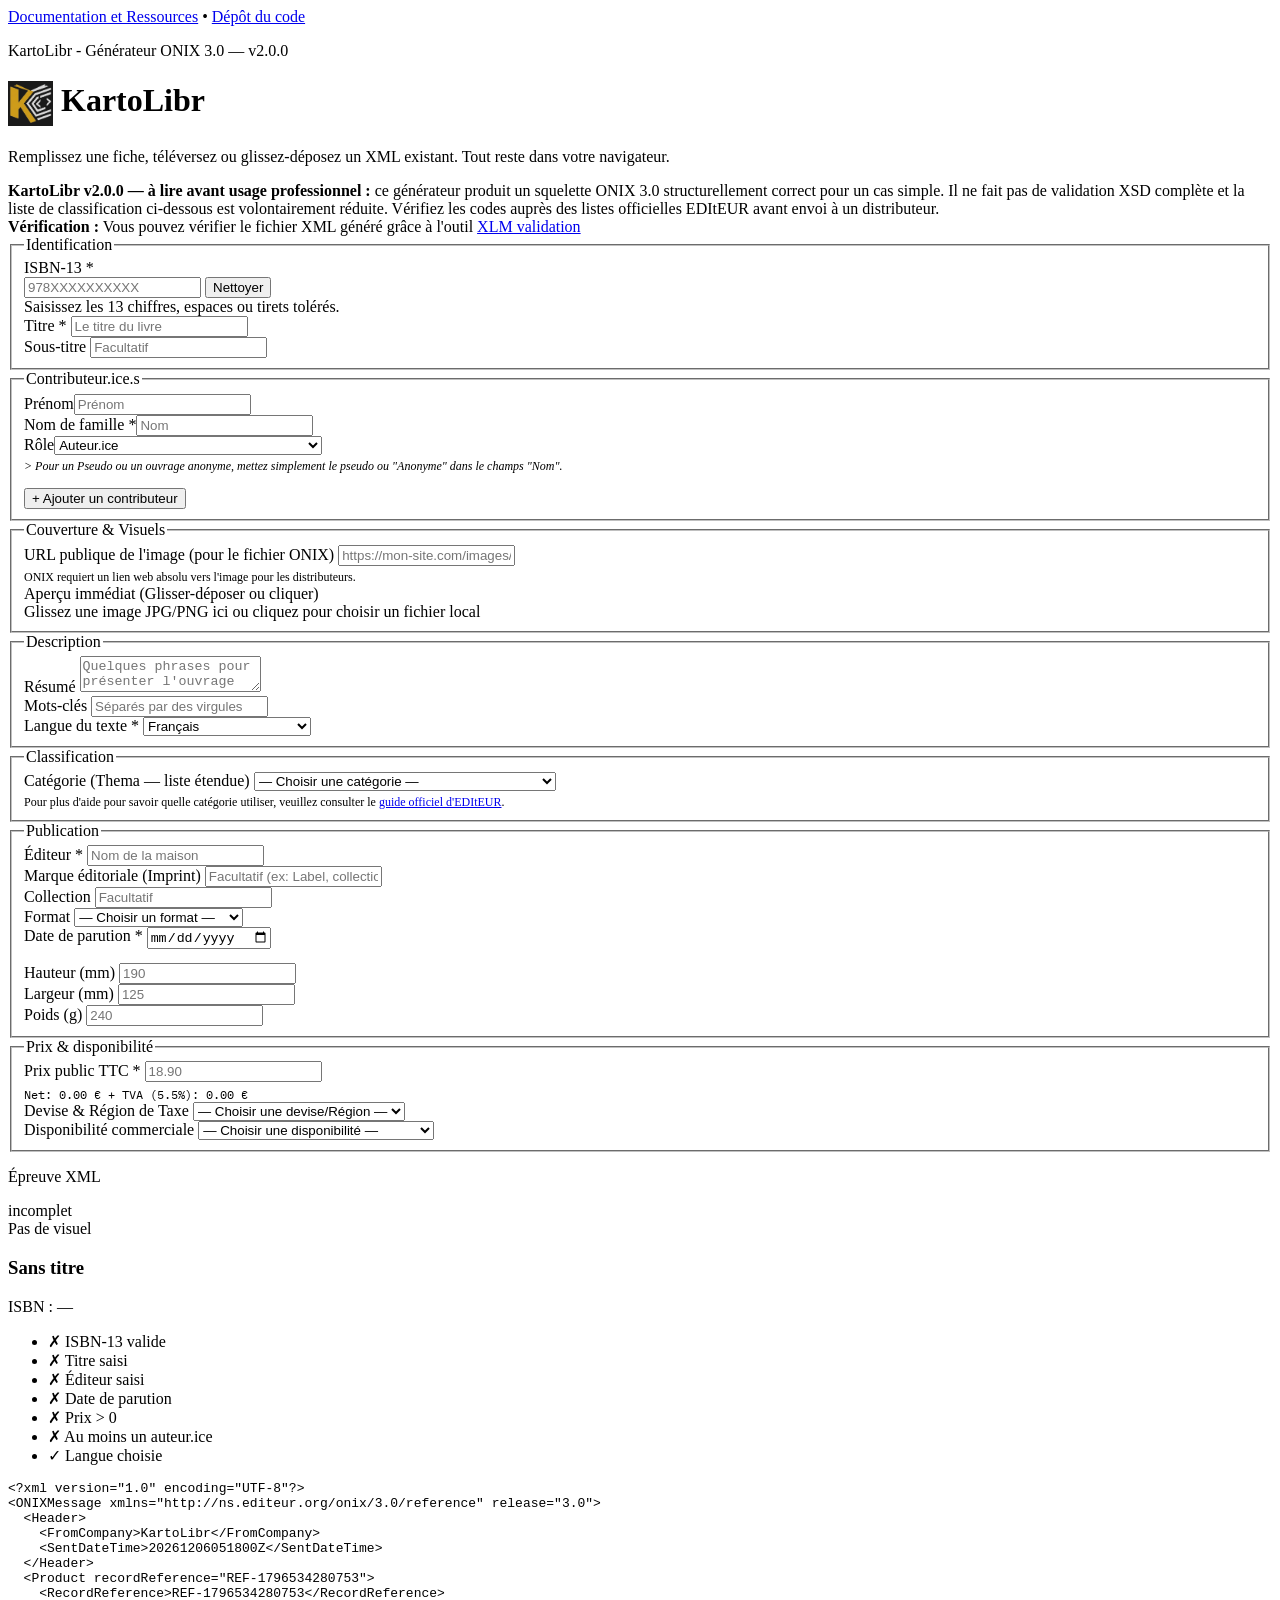
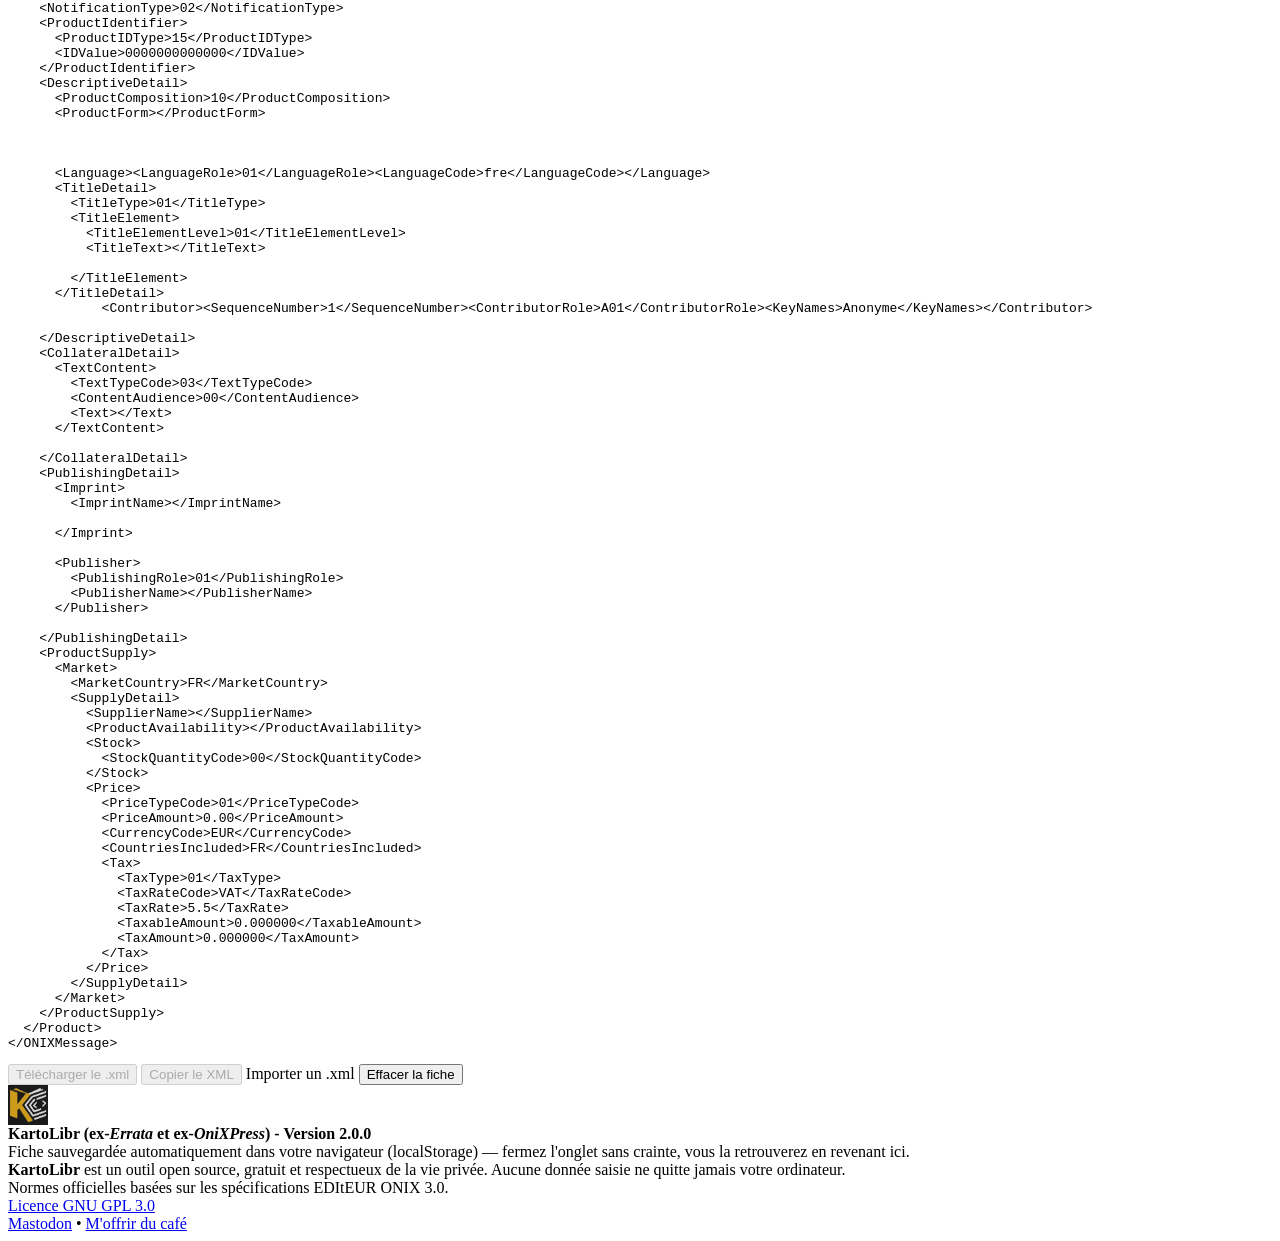
==== commit 9a5720e2: "changement de nom et logo fixe" ====
--- a/index.html
+++ b/index.html
@@ -3,12 +3,12 @@
 <head>
 <meta charset="UTF-8">
 <meta name="viewport" content="width=device-width, initial-scale=1.0">
-<title>Errata — Générateur simplifié ONIX 3.0</title>
+<title>KartoLibr — Générateur simplifié ONIX 3.0</title>
 <meta name="description" content="Générez une fiche ONIX 3.0 structurellement correcte à partir d'un formulaire simple, entièrement dans votre navigateur. Aucune donnée n'est envoyée à un serveur.">
-<meta property="og:title" content="Errata — Générateur ONIX 3.0">
+<meta property="og:title" content="KartoLibr — Générateur ONIX 3.0">
 <meta property="og:description" content="Remplissez une fiche, obtenez un fichier ONIX 3.0 valide côté structure, prêt à envoyer à un distributeur.">
 <meta property="og:type" content="website">
-<link rel="icon" href="data:image/svg+xml,%3Csvg xmlns='http://www.w3.org/2000/svg' viewBox='0 0 100 100'%3E%3Crect width='100' height='100' fill='%231A1A1A'/%3E%3Ctext x='50' y='68' text-anchor='middle' fill='%23D4A017' font-family='serif'%3E%3Ctspan font-size='58'%3EE%3C/tspan%3E%3Ctspan font-size='44'%3Ea%3C/tspan%3E%3C/text%3E%3C/svg%3E">
+<link rel="icon" type="image/png" href="./assets/icon.png">
 <link rel="preconnect" href="https://fonts.googleapis.com">
 <link rel="preconnect" href="https://fonts.gstatic.com" crossorigin>
 <link href="https://fonts.googleapis.com/css2?family=Fraunces:opsz,wght@9..144,400;9..144,500;9..144,600&family=IBM+Plex+Sans:wght@400;500;600&family=IBM+Plex+Mono:wght@400;500&display=swap" rel="stylesheet">
@@ -17,20 +17,19 @@
 <body>
   <header class="top">
     <nav class="top-nav">
-      <a href="pages/about.html">C'est quoi l'ONIX ?</a>
+      <a href="pages/documentation.html">Documentation et Ressources</a>
       <span> • </span>
-      <a href="pages/project.html">Le Projet et le mode d'emploi</a>
-      <span> • </span>
-      <a href="pages/about-me.html">A propos de l'auteur</a>
+      <a href="https://github.com/Ax4M3/KartoLibr">Dépôt du code</a>
     </nav>
-    <p class="eyebrow">Errata - Générateur ONIX 3.0 — v1.9.0</p>
+    <p class="eyebrow">KartoLibr - Générateur ONIX 3.0 — v2.0.0</p>
     <h1 class="title-logo">
-      <span class="gold">E</span>rrat<span class="gold">a</span></h1>
+      <img src="assets/icon.png" alt="KartoLibr" class="logo" style="height: 45px; width: auto; vertical-align: middle;">
+      <span class="gold">K</span>arto<span class="gold">L</span>ibr</h1>
     <p>Remplissez une fiche, téléversez ou glissez-déposez un XML existant. Tout reste dans votre navigateur.</p>
   </header>
   <div class="disclaimer">
     <div class="box">
-      <strong>Errata v1.9.0 — à lire avant usage professionnel :</strong> ce générateur produit un squelette ONIX 3.0 structurellement correct pour un cas simple. Il ne fait pas de validation XSD complète et la liste de classification ci-dessous est volontairement réduite. Vérifiez les codes auprès des listes officielles EDItEUR avant envoi à un distributeur.
+      <strong>KartoLibr v2.0.0 — à lire avant usage professionnel :</strong> ce générateur produit un squelette ONIX 3.0 structurellement correct pour un cas simple. Il ne fait pas de validation XSD complète et la liste de classification ci-dessous est volontairement réduite. Vérifiez les codes auprès des listes officielles EDItEUR avant envoi à un distributeur.
     </div>
     <div class="box">
       <strong>Vérification :</strong> Vous pouvez vérifier le fichier XML généré grâce à l'outil <a href="https://www.xmlvalidation.com/" target="_blank" rel="noopener noreferrer">XLM validation</a>
@@ -86,7 +85,7 @@
         </div>
         <div class="field">
           <label for="keywords">Mots-clés</label>
-          <input type="text" id="keywords" placeholder="séparés par des virgules">
+          <input type="text" id="keywords" placeholder="Séparés par des virgules">
         </div>
         <div class="field">
           <label for="language">Langue du texte <span class="req">*</span></label>
@@ -245,6 +244,7 @@
               <option value="SFH">Jeux de société</option>
             </optgroup>
           </select>
+          <div style="font-size: .75rem; color: var(--text-muted); margin-top: 4px;">Pour plus d'aide pour savoir quelle catégorie utiliser, veuillez consulter le <a href="https://ns.editeur.org/thema/fr" target="_blank" rel="noopener noreferrer">guide officiel d'EDItEUR</a>.</div>
         </div>
       </fieldset>
       <fieldset>
@@ -360,15 +360,14 @@
   </main>
 
   <footer class="note">
-    <div><strong>Errata (ex-<em>OniXPress</em>) - Version 1.9.0</strong></div>
+    <img src="assets/icon.png" alt="Bureaucrafree" class="logo" style="height: 40px; width: auto; vertical-align: middle;">
+    <div><strong>KartoLibr (ex-<em>Errata</em> et ex-<em>OniXPress</em>) - Version 2.0.0</strong></div>
     <div>Fiche sauvegardée automatiquement dans votre navigateur (localStorage) — fermez l'onglet sans crainte, vous la retrouverez en revenant ici.</div>
-    <div><strong>Errata</strong> est un outil open source, gratuit et respectueux de la vie privée. Aucune donnée saisie ne quitte jamais votre ordinateur.</div>
+    <div><strong>KartoLibr</strong> est un outil open source, gratuit et respectueux de la vie privée. Aucune donnée saisie ne quitte jamais votre ordinateur.</div>
     <div>Normes officielles basées sur les spécifications EDItEUR ONIX 3.0.</div>
     <div class="footer-links">
       <a href="pages/license.html" target="_blank" rel="noopener noreferrer">Licence GNU GPL 3.0</a>
       <div>
-        <a href="https://github.com/Ax4M3/Errata" target="_blank" rel="noopener noreferrer">Dépôt GitHub</a>
-        <span> • </span>
         <a href="https://piaille.fr/@Axm" target="_blank" rel="noopener noreferrer">Mastodon</a>
         <span> • </span>
         <a href="https://liberapay.com/AxM3/donate" target="_blank" rel="noopener noreferrer">M'offrir du café</a>
@@ -378,7 +377,7 @@
   
 <script>
 (function(){
-  const STORAGE_KEY = 'errata-fiche';
+  const STORAGE_KEY = 'kartolibr-fiche';
   const STORAGE_SCHEMA_VERSION = 3;
   const fields = ['isbn','title','subtitle','summary','keywords','subject',
                    'publisher','imprint','collection','pubdate','productForm','price','currency',
@@ -851,7 +850,7 @@
     return `<?xml version="1.0" encoding="UTF-8"?>
 <ONIXMessage xmlns="http://ns.editeur.org/onix/3.0/reference" release="3.0">
   <Header>
-    <FromCompany>Errata</FromCompany>
+    <FromCompany>KartoLibr</FromCompany>
     <SentDateTime>${sentDateTime}</SentDateTime>
   </Header>
   <Product recordReference="${recordRef}">
